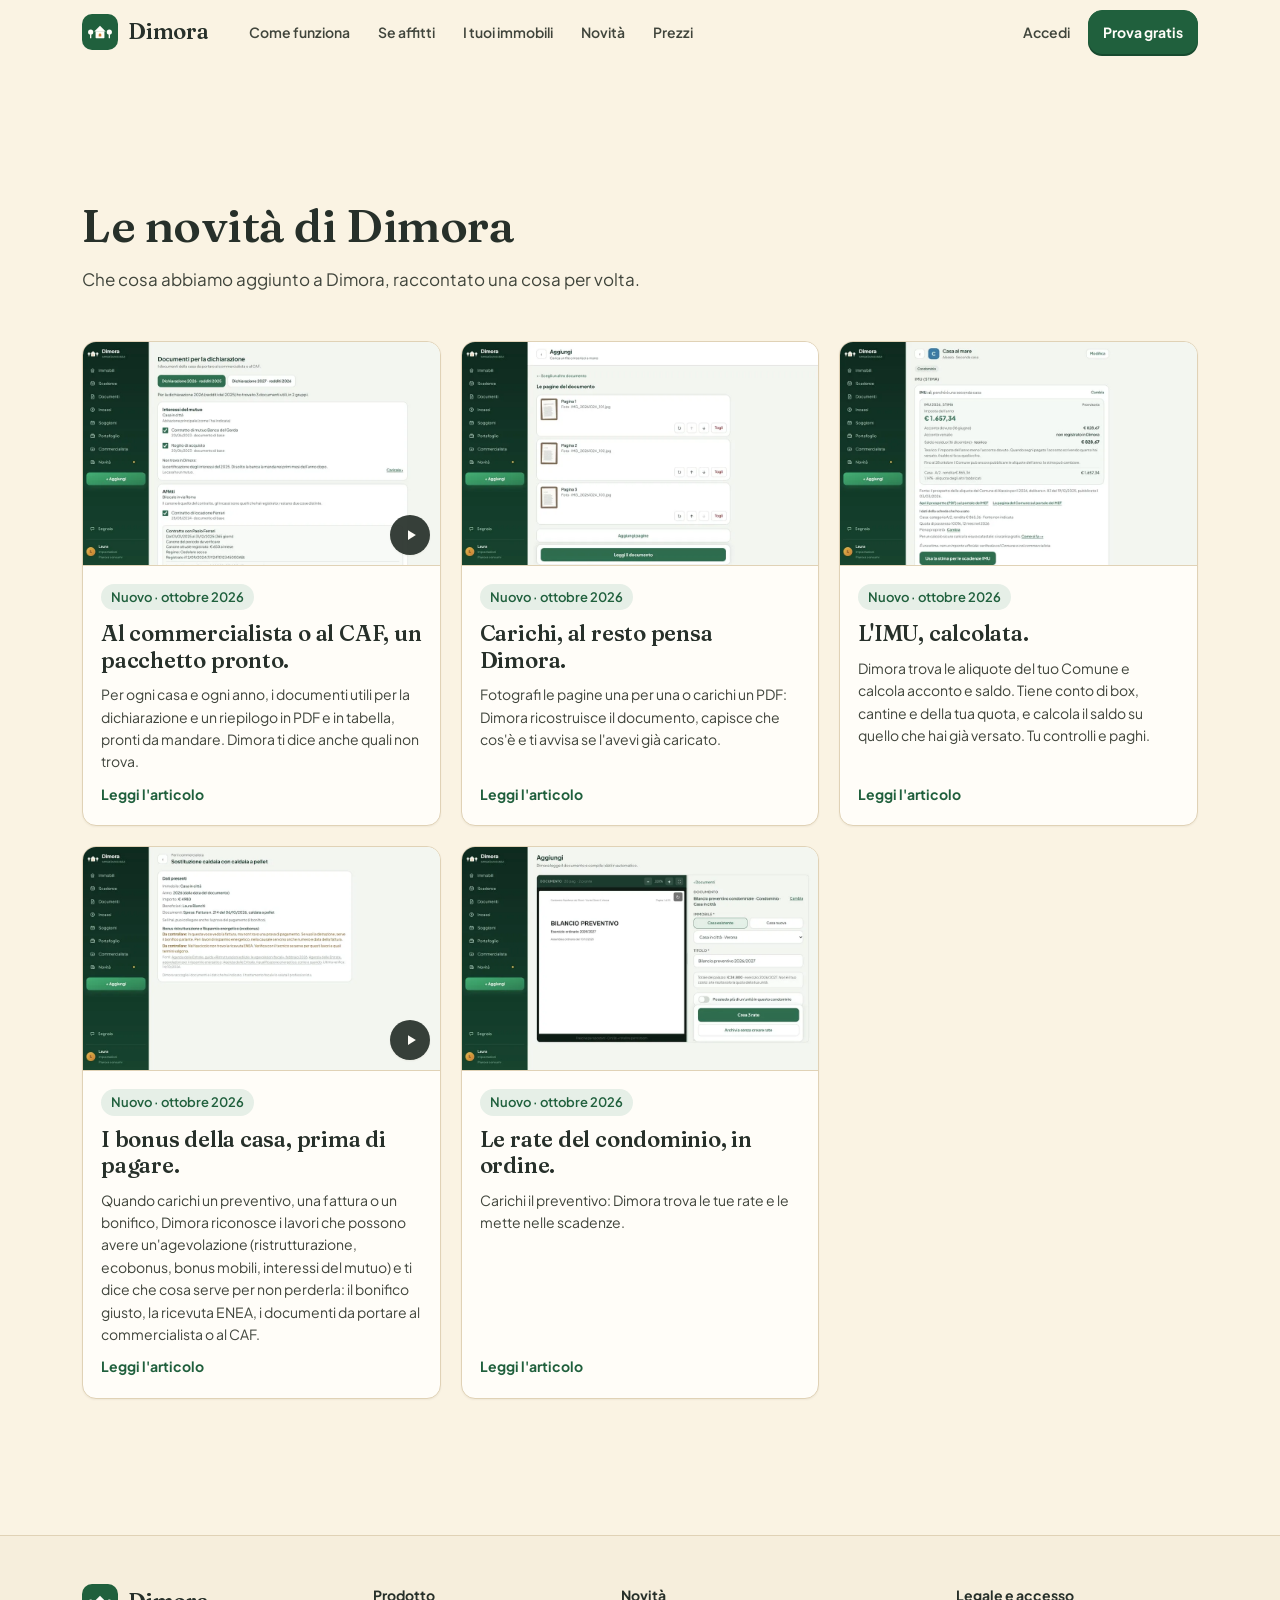
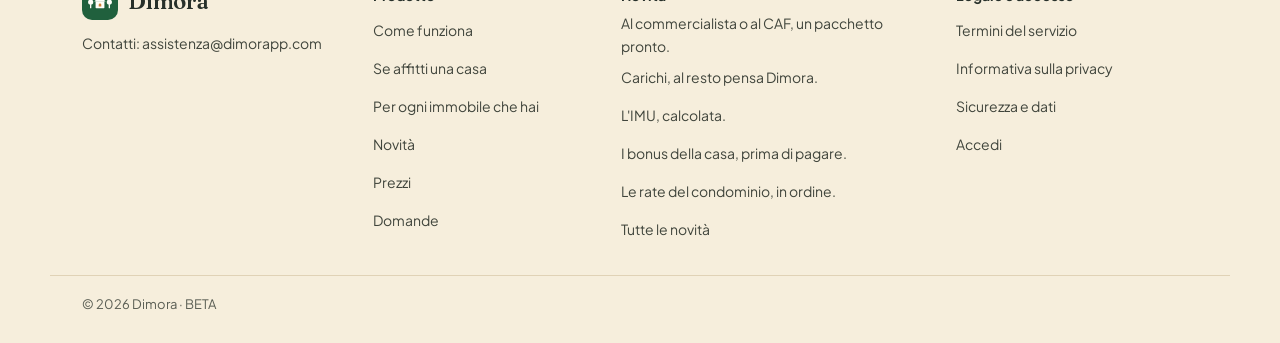
==== novita.html @ f8fbc74e "landing: terzo giro di Vitto (portatile, sequenza, disegni che si riavvolgono, novità, video al tele" ====
<!doctype html>
<html lang="it">
<head>
<meta charset="utf-8">
<meta name="viewport" content="width=device-width, initial-scale=1">
<script>
  window.va = window.va || function () { (window.vaq = window.vaq || []).push(arguments); };
  try { if (!window.matchMedia('(prefers-reduced-motion: reduce)').matches) document.documentElement.classList.add('vivo'); } catch (e) {}
</script>
<title>Le novità di Dimora | Dimora</title>
<meta name="description" content="Le novità di Dimora, una per una: che cosa fa, come si usa, con le fonti.">
<link rel="canonical" href="https://dimorapp.com/novita">
<link rel="icon" type="image/svg+xml" href="/favicon.svg">
<meta name="theme-color" content="#FAF3E3">
<meta property="og:type" content="website">
<meta property="og:site_name" content="Dimora">
<meta property="og:locale" content="it_IT">
<meta property="og:url" content="https://dimorapp.com/novita">
<meta property="og:title" content="Le novità di Dimora">
<meta property="og:description" content="Le novità di Dimora, una per una: che cosa fa, come si usa, con le fonti.">
<meta property="og:image" content="https://dimorapp.com/assets/novita/pacchetto-commercialista.jpg">
<meta property="og:image:width" content="960">
<meta property="og:image:height" content="600">
<meta property="og:image:type" content="image/jpeg">
<meta name="twitter:card" content="summary_large_image">
<meta name="twitter:title" content="Le novità di Dimora">
<meta name="twitter:description" content="Le novità di Dimora, una per una: che cosa fa, come si usa, con le fonti.">
<meta name="twitter:image" content="https://dimorapp.com/assets/novita/pacchetto-commercialista.jpg">
<link rel="preload" href="/assets/fonts/plus-jakarta-sans-latin-wght-normal.woff2" as="font" type="font/woff2" crossorigin>
<link rel="preload" href="/assets/fonts/fraunces-600-latin.woff2" as="font" type="font/woff2" crossorigin>
<link rel="stylesheet" href="/assets/veste.css">
<link rel="stylesheet" href="/assets/landing.css">
<script type="application/ld+json">
{
  "@context": "https://schema.org",
  "@type": "CollectionPage",
  "name": "Le novità di Dimora",
  "description": "Le novità di Dimora, una per una: che cosa fa, come si usa, con le fonti.",
  "url": "https://dimorapp.com/novita",
  "inLanguage": "it",
  "publisher": {
    "@type": "Organization",
    "@id": "https://dimorapp.com/#organizzazione",
    "name": "Dimora"
  },
  "hasPart": [
    {
      "@type": "Article",
      "headline": "Al commercialista o al CAF, un pacchetto pronto.",
      "url": "https://dimorapp.com/novita/pacchetto-commercialista",
      "datePublished": "2026-10-20"
    },
    {
      "@type": "Article",
      "headline": "Carichi, al resto pensa Dimora.",
      "url": "https://dimorapp.com/novita/carichi-al-resto",
      "datePublished": "2026-10-25"
    },
    {
      "@type": "Article",
      "headline": "L'IMU, calcolata.",
      "url": "https://dimorapp.com/novita/imu-calcolata",
      "datePublished": "2026-10-17"
    },
    {
      "@type": "Article",
      "headline": "I bonus della casa, prima di pagare.",
      "url": "https://dimorapp.com/novita/bonus-casa",
      "datePublished": "2026-10-14"
    },
    {
      "@type": "Article",
      "headline": "Le rate del condominio, in ordine.",
      "url": "https://dimorapp.com/novita/rate-condominio",
      "datePublished": "2026-10-23"
    }
  ]
}
</script>
</head>
<body class="pagina-articolo pagina-novita">
<a class="salta" href="#contenuto">Vai al contenuto</a>

<!--TESTATA-->
<header class="testata" data-testata>
  <div class="contenitore testata-riga">
    <a class="marchio" href="/" aria-label="Dimora, torna all'inizio">
      <span class="marchio-segno" aria-hidden="true"><svg viewBox="1 24 98 54" width="26" height="14"><circle cx="14" cy="51" r="10" fill="currentColor"/><rect x="11.5" y="59" width="5" height="16" rx="2" fill="currentColor"/><circle cx="86" cy="51" r="10" fill="currentColor"/><rect x="83.5" y="59" width="5" height="16" rx="2" fill="currentColor"/><polygon points="28,49 50,27 72,49" fill="currentColor"/><rect x="33" y="48" width="34" height="27" rx="2.5" fill="currentColor"/><path d="M45 68 L45 61.5 A5 5 0 0 1 55 61.5 L55 68 Z" fill="#CE7F33"/></svg></span>
      <span class="marchio-nome">Dimora</span>
    </a>
    <nav class="nav-larga" aria-label="Sezioni">
      <a href="/#come">Come funziona</a>
      <a href="/#affitti">Se affitti</a>
      <a href="/#immobili">I tuoi immobili</a>
      <a href="/#novita">Novità</a>
      <a href="/#prezzi">Prezzi</a>
    </nav>
    <div class="testata-azioni">
      <a class="collegamento-testata solo-largo" href="https://app.dimorapp.com/login" data-evento="clic_accedi" data-posizione="intestazione">Accedi</a>
      <a class="btn btn-principale btn-piccolo" href="https://app.dimorapp.com/login" data-evento="clic_inizia_prova" data-posizione="intestazione">Prova gratis</a>
      <details class="menu" data-menu>
        <summary class="menu-bottone" aria-label="Menu"><svg width="20" height="20" viewBox="0 0 24 24" fill="none" stroke="currentColor" stroke-width="2" stroke-linecap="round" aria-hidden="true"><path d="M4 7h16"/><path d="M4 12h16"/><path d="M4 17h16"/></svg></summary>
        <nav class="menu-pannello" aria-label="Sezioni">
          <a href="/#come">Come funziona</a>
          <a href="/#affitti">Se affitti</a>
          <a href="/#immobili">I tuoi immobili</a>
          <a href="/#novita">Novità</a>
          <a href="/#prezzi">Prezzi</a>
          <a href="/#domande">Domande</a>
          <a href="https://app.dimorapp.com/login" data-evento="clic_accedi" data-posizione="menu_telefono">Accedi</a>
        </nav>
      </details>
    </div>
  </div>
</header>
<!--/TESTATA-->

<main id="contenuto">
  <section class="sezione elenco-novita" aria-labelledby="novita-titolo">
    <div class="contenitore">
      <div class="sezione-testa">
        <h1 class="titolo-sezione" id="novita-titolo">Le novità di Dimora</h1>
        <p class="sezione-sotto">Che cosa abbiamo aggiunto a Dimora, raccontato una cosa per volta.</p>
      </div>
      <div class="carte">
        <article class="carta">
          <div class="carta-media" data-video-carta="/assets/novita/pacchetto-commercialista.mp4"><img class="carta-immagine" src="/assets/novita/pacchetto-commercialista.webp" alt="" width="960" height="600" loading="lazy" decoding="async"></div>
          <div class="carta-corpo">
            <span class="etichetta">Nuovo · ottobre 2026</span>
            <h2 class="carta-titolo"><a href="/novita/pacchetto-commercialista">Al commercialista o al CAF, un pacchetto pronto.</a></h2>
            <p>Per ogni casa e ogni anno, i documenti utili per la dichiarazione e un riepilogo in PDF e in tabella, pronti da mandare. Dimora ti dice anche quali non trova.</p>
            <span class="carta-leggi" aria-hidden="true">Leggi l'articolo</span>
          </div>
        </article>
        <article class="carta">
          <div class="carta-media" data-video-carta="/assets/novita/carichi-al-resto.mp4"><img class="carta-immagine" src="/assets/novita/carichi-al-resto.webp" alt="" width="960" height="600" loading="lazy" decoding="async"></div>
          <div class="carta-corpo">
            <span class="etichetta">Nuovo · ottobre 2026</span>
            <h2 class="carta-titolo"><a href="/novita/carichi-al-resto">Carichi, al resto pensa Dimora.</a></h2>
            <p>Fotografi le pagine una per una o carichi un PDF: Dimora ricostruisce il documento, capisce che cos'è e ti avvisa se l'avevi già caricato.</p>
            <span class="carta-leggi" aria-hidden="true">Leggi l'articolo</span>
          </div>
        </article>
        <article class="carta">
          <div class="carta-media" data-video-carta="/assets/novita/imu-calcolata.mp4"><img class="carta-immagine" src="/assets/novita/imu-calcolata.webp" alt="" width="960" height="600" loading="lazy" decoding="async"></div>
          <div class="carta-corpo">
            <span class="etichetta">Nuovo · ottobre 2026</span>
            <h2 class="carta-titolo"><a href="/novita/imu-calcolata">L'IMU, calcolata.</a></h2>
            <p>Dimora trova le aliquote del tuo Comune e calcola acconto e saldo. Tiene conto di box, cantine e della tua quota, e calcola il saldo su quello che hai già versato. Tu controlli e paghi.</p>
            <span class="carta-leggi" aria-hidden="true">Leggi l'articolo</span>
          </div>
        </article>
        <article class="carta">
          <div class="carta-media" data-video-carta="/assets/novita/bonus-casa.mp4"><img class="carta-immagine" src="/assets/novita/bonus-casa.webp" alt="" width="960" height="600" loading="lazy" decoding="async"></div>
          <div class="carta-corpo">
            <span class="etichetta">Nuovo · ottobre 2026</span>
            <h2 class="carta-titolo"><a href="/novita/bonus-casa">I bonus della casa, prima di pagare.</a></h2>
            <p>Quando carichi un preventivo, una fattura o un bonifico, Dimora riconosce i lavori che possono avere un'agevolazione (ristrutturazione, ecobonus, bonus mobili, interessi del mutuo) e ti dice che cosa serve per non perderla: il bonifico giusto, la ricevuta ENEA, i documenti da portare al commercialista o al CAF.</p>
            <span class="carta-leggi" aria-hidden="true">Leggi l'articolo</span>
          </div>
        </article>
        <article class="carta">
          <div class="carta-media" data-video-carta="/assets/novita/rate-condominio.mp4"><img class="carta-immagine" src="/assets/novita/rate-condominio.webp" alt="" width="960" height="600" loading="lazy" decoding="async"></div>
          <div class="carta-corpo">
            <span class="etichetta">Nuovo · ottobre 2026</span>
            <h2 class="carta-titolo"><a href="/novita/rate-condominio">Le rate del condominio, in ordine.</a></h2>
            <p>Carichi il preventivo: Dimora trova le tue rate e le mette nelle scadenze.</p>
            <span class="carta-leggi" aria-hidden="true">Leggi l'articolo</span>
          </div>
        </article>
      </div>
    </div>
  </section>
</main>

<!--PIEDE-->
<footer class="piede">
  <div class="contenitore piede-griglia">
    <div class="piede-marchio">
      <span class="marchio"><span class="marchio-segno" aria-hidden="true"><svg viewBox="1 24 98 54" width="26" height="14"><circle cx="14" cy="51" r="10" fill="currentColor"/><rect x="11.5" y="59" width="5" height="16" rx="2" fill="currentColor"/><circle cx="86" cy="51" r="10" fill="currentColor"/><rect x="83.5" y="59" width="5" height="16" rx="2" fill="currentColor"/><polygon points="28,49 50,27 72,49" fill="currentColor"/><rect x="33" y="48" width="34" height="27" rx="2.5" fill="currentColor"/><path d="M45 68 L45 61.5 A5 5 0 0 1 55 61.5 L55 68 Z" fill="#CE7F33"/></svg></span><span class="marchio-nome">Dimora</span></span>
      <p>Contatti: <a href="mailto:assistenza@dimorapp.com">assistenza@dimorapp.com</a></p>
    </div>
    <nav class="piede-colonna" aria-label="Prodotto"><span class="piede-titolo">Prodotto</span><a href="/#come">Come funziona</a><a href="/#affitti">Se affitti una casa</a><a href="/#immobili">Per ogni immobile che hai</a><a href="/#novita">Novità</a><a href="/#prezzi">Prezzi</a><a href="/#domande">Domande</a></nav>
    <nav class="piede-colonna" aria-label="Novità"><span class="piede-titolo">Novità</span>
<!--PIEDE-NOVITA-->
      <a href="/novita/pacchetto-commercialista">Al commercialista o al CAF, un pacchetto pronto.</a>
      <a href="/novita/carichi-al-resto">Carichi, al resto pensa Dimora.</a>
      <a href="/novita/imu-calcolata">L'IMU, calcolata.</a>
      <a href="/novita/bonus-casa">I bonus della casa, prima di pagare.</a>
      <a href="/novita/rate-condominio">Le rate del condominio, in ordine.</a>
      <a href="/novita">Tutte le novità</a>
<!--/PIEDE-NOVITA-->
    </nav>
    <nav class="piede-colonna" aria-label="Legale e accesso"><span class="piede-titolo">Legale e accesso</span><a href="https://app.dimorapp.com/termini">Termini del servizio</a><a href="https://app.dimorapp.com/privacy">Informativa sulla privacy</a><a href="/#sicurezza">Sicurezza e dati</a><a href="https://app.dimorapp.com/login" data-evento="clic_accedi" data-posizione="pie_di_pagina">Accedi</a></nav>
  </div>
  <div class="contenitore piede-basso"><span>© 2026 Dimora · BETA</span></div>
</footer>
<!--/PIEDE-->

<script src="/assets/landing.js" defer></script>
<script defer src="/_vercel/insights/script.js"></script>
</body>
</html>
---- assets/veste.css ----
/*
  LA VESTE DI DIMORA, PER LA LANDING (25/10/2026).

  Copiata dall'app, repository vittorioceccato/dimora, commit 8a568fa (origin/main, versione 0.9.44):
    · i colori: la colonna NUOVA dei compiti, `[data-veste='nuova']` di app/globals.css, al carattere;
    · le misure: la scala della veste nuova di app/globals.css (`--text-*`, `--radius-veste`) e i pezzi di
      lib/stili.ts che hanno una variante `nuova:` (altezza 44 px, ombra del pulsante e della scheda);
    · i caratteri: Plus Jakarta Sans per tutto, Fraunces 600 per i titoli da 22 px in su (app/layout.tsx),
      serviti dalla landing stessa (assets/fonts). Fraunces mai sugli importi: non ha le cifre in colonna.

  Quando l'app cambia la veste, si riallinea QUESTO file (e la riga qui sopra con il commit nuovo).
  Il resto della landing non scrive colori né misure: usa solo le variabili di qui.
  L'unico blocco che l'app non ha è in fondo, «Le misure della landing»: i titoli grandi dell'apertura e
  delle sezioni, che nell'app non esistono. Stanno qui perché nessuno le scriva altrove.
*/

@font-face {
  font-family: 'Plus Jakarta Sans';
  font-style: normal;
  font-weight: 200 800;
  font-display: swap;
  src: url(fonts/plus-jakarta-sans-latin-wght-normal.woff2) format('woff2');
  unicode-range: U+0000-00FF, U+0131, U+0152-0153, U+02BB-02BC, U+02C6, U+02DA, U+02DC, U+0304, U+0308, U+0329, U+2000-206F, U+20AC, U+2122, U+2191, U+2193, U+2212, U+2215, U+FEFF, U+FFFD;
}
/* Fraunces nel solo peso 600, i due sottoinsiemi dell'app (latin e latin-ext). Senza assi: la morbidezza SOFT
   non c'è, come nell'app. */
@font-face {
  font-family: 'Fraunces';
  font-style: normal;
  font-weight: 600;
  font-display: swap;
  src: url(fonts/fraunces-600-latin.woff2) format('woff2');
  unicode-range: U+0000-00FF, U+0131, U+0152-0153, U+02BB-02BC, U+02C6, U+02DA, U+02DC, U+0304, U+0308, U+0329, U+2000-206F, U+20AC, U+2122, U+2191, U+2193, U+2212, U+2215, U+FEFF, U+FFFD;
}
@font-face {
  font-family: 'Fraunces';
  font-style: normal;
  font-weight: 600;
  font-display: swap;
  src: url(fonts/fraunces-600-latin-ext.woff2) format('woff2');
  unicode-range: U+0100-02BA, U+02BD-02C5, U+02C7-02CC, U+02CE-02D7, U+02DD-02FF, U+0304, U+0308, U+0329, U+1D00-1DBF, U+1E00-1E9F, U+1EF2-1EFF, U+2020, U+20A0-20AB, U+20AD-20C4, U+2113, U+2C60-2C7F, U+A720-A7FF;
}

:root {
  /* ── I compiti dei colori (app/globals.css, [data-veste='nuova']) ── */
  --c-fondo: #FAF3E3;            /* il fondo della pagina */
  --c-scheda: #FFFDF8;           /* schede, campi, fogli */
  --c-fondo-tenue: #F6EEDC;      /* un riquadro neutro dentro una scheda; il fondo dei disegni delle case */
  --c-riga: #E0D2B6;             /* le righe e il bordo delle schede (decorativo) */
  --c-bordo: #E0D2B6;            /* il bordo di un pulsante secondario, di una pillola */
  --c-bordo-campo: #8C8470;      /* il bordo dei controlli: almeno 3 a 1 */
  --c-testo: #27302A;            /* l'inchiostro; anche il tratto dei disegni delle case */
  --c-secondario: #40453C;
  --c-etichetta: #5A5E54;
  --c-principale: #20603D;       /* l'azione principale, i collegamenti d'azione, il bosco */
  --c-principale-ombra: #174A2F; /* lo spessore del pulsante principale */
  --c-su-scuro: #FFFDF8;         /* il testo sul bosco */
  --c-stato-fondo: #E6EFE7;
  --c-stato-testo: #20603D;
  --c-esito-fondo: #E6EFE7;
  --c-ritardo: #8F1818;          /* SOLO ritardo */
  --c-accento: #CE7F33;          /* solo segni e disegni, MAI un testo (la porta delle case) */
  --c-avviso-fondo: #FBE3C4;
  --c-avviso-testo: #6B3D0C;

  /* ── La scala (app/globals.css) ── */
  --m-corpo: 16px;               /* 16 al telefono, 15 dal computer (sotto) */
  --text-piccolo: 14px;
  --text-minimo: 13px;
  --text-sezione: 17px;
  --text-titolo-pagina: 24px;    /* TITOLO_PAGINA, nuova:text-[24px] */
  --radius-veste: 14px;
  --altezza-tocco: 44px;         /* nuova:min-h-11 */

  /* ── Le ombre (lib/stili.ts) ── */
  --ombra-scheda: 0 1px 2px rgb(74 52 16 / 0.06);            /* SCHEDA */
  --ombra-pulsante: 0 2px 0 var(--c-principale-ombra);       /* BOTTONE_PRINCIPALE */

  /* ── I caratteri ── */
  --font-corpo: 'Plus Jakarta Sans', -apple-system, BlinkMacSystemFont, 'Segoe UI', sans-serif;
  --font-titoli: 'Fraunces', Georgia, 'Times New Roman', serif;
  --spaziatura-titoli: -0.01em;  /* @utility font-titoli */

  /* ── Le misure della landing (l'app non le ha: titoli grandi e spazi di pagina) ── */
  --t-apertura: clamp(34px, 7.6vw, 56px);
  --t-sezione-grande: clamp(30px, 6.4vw, 46px);
  --t-storia: clamp(24px, 4.2vw, 30px);
  --spazio-sezione: clamp(72px, 12vw, 136px);
  --margine: 16px;               /* il margine laterale al telefono */
  --larghezza: 1180px;           /* la colonna dal computer */
  /* L'ombra della finestra del racconto e dei pannelli che galleggiano: lo stesso colore dell'ombra della scheda,
     più ampia e più morbida. */
  --ombra-finestra: 0 28px 56px -28px rgb(74 52 16 / 0.32), 0 1px 2px rgb(74 52 16 / 0.06);
}

@media (min-width: 64rem) {
  :root { --m-corpo: 15px; --margine: 32px; }
}
---- assets/landing.css ----
/*
  Dimora, la landing (25/10/2026). Colori, caratteri, raggi e ombre vengono SOLO da assets/veste.css.

  Le animazioni si accendono con la classe «vivo» sull'<html>, che la testa della pagina mette solo se il sistema
  non chiede «meno animazioni». Senza quella classe (e senza script) la pagina è ferma e completa: la casa è già
  disegnata, ogni storia ha la sua immagine, i disegni delle sezioni sono già tracciati. Le parti che hanno bisogno dello script
  (la finestra del racconto, le parole dei titoli) si accendono solo quando lo script le ha preparate.
*/

*, *::before, *::after { box-sizing: border-box; }
html { -webkit-text-size-adjust: 100%; scroll-behavior: smooth; scroll-padding-top: 80px; }
body {
  margin: 0;
  background: var(--c-fondo);
  color: var(--c-testo);
  font-family: var(--font-corpo);
  font-size: var(--m-corpo);
  line-height: 1.6;
  -webkit-font-smoothing: antialiased;
  overflow-x: clip;
}
img, video, svg { display: block; max-width: 100%; }
img, video { height: auto; }
h1, h2, h3, h4, p, ul, ol, figure { margin: 0; }
ul, ol { padding: 0; list-style: none; }
a { color: inherit; }
button { font: inherit; color: inherit; }
:focus-visible { outline: 2px solid var(--c-principale); outline-offset: 3px; border-radius: 6px; }

.contenitore { width: 100%; max-width: var(--larghezza); margin: 0 auto; padding: 0 var(--margine); }
.contenitore-stretto { max-width: calc(780px + 2 * var(--margine)); }

.nascosto { position: absolute; width: 1px; height: 1px; margin: -1px; padding: 0; overflow: hidden; clip: rect(0 0 0 0); white-space: nowrap; border: 0; }
.salta {
  position: absolute; left: var(--margine); top: -60px; z-index: 100;
  background: var(--c-principale); color: var(--c-su-scuro); padding: 10px 16px; border-radius: var(--radius-veste);
  font-weight: 700; text-decoration: none;
}
.salta:focus { top: 10px; }

/* ── Pulsanti (BOTTONE_PRINCIPALE della veste, con le misure della landing) ── */
.btn {
  display: inline-flex; align-items: center; justify-content: center; text-align: center;
  min-height: var(--altezza-tocco); padding: 10px 20px;
  border-radius: var(--radius-veste); border: 1px solid transparent;
  font-weight: 700; font-size: var(--m-corpo); line-height: 1.2; text-decoration: none;
  cursor: pointer; touch-action: manipulation;
  transition: transform .12s ease, box-shadow .12s ease, background-color .2s ease;
}
.btn-principale { background: var(--c-principale); color: var(--c-su-scuro); border-color: var(--c-principale); box-shadow: var(--ombra-pulsante); }
.btn-principale:hover { background: var(--c-principale-ombra); border-color: var(--c-principale-ombra); }
.btn-principale:active { transform: translateY(2px); box-shadow: none; }
.btn-chiaro { background: var(--c-scheda); color: var(--c-principale); border-color: var(--c-scheda); box-shadow: 0 2px 0 var(--c-principale-ombra); }
.btn-chiaro:active { transform: translateY(2px); box-shadow: none; }
.btn-grande { min-height: 52px; padding: 12px 26px; font-size: var(--text-sezione); }
.btn-piccolo { padding: 8px 14px; font-size: var(--text-piccolo); }
.collegamento { color: var(--c-principale); font-weight: 700; text-underline-offset: 3px; }

/* ── La testata ── */
.testata {
  position: sticky; top: 0; z-index: 50;
  background: var(--c-fondo);
  border-bottom: 1px solid transparent;
  transition: border-color .2s ease;
}
.testata[data-sotto] { border-bottom-color: var(--c-riga); }
.testata-riga { display: flex; align-items: center; gap: 16px; height: 64px; }
.marchio { display: inline-flex; align-items: center; gap: 10px; text-decoration: none; color: var(--c-testo); }
.marchio-segno {
  display: inline-grid; place-items: center; width: 36px; height: 36px; border-radius: 10px;
  background: var(--c-principale); color: var(--c-su-scuro);
}
.marchio-nome { font-family: var(--font-titoli); font-weight: 600; font-size: 22px; letter-spacing: var(--spaziatura-titoli); }
.nav-larga { display: none; gap: 4px; margin-left: 12px; }
.nav-larga a, .collegamento-testata {
  display: inline-flex; align-items: center; min-height: var(--altezza-tocco); padding: 0 12px;
  font-size: var(--text-piccolo); font-weight: 600; color: var(--c-secondario); text-decoration: none; border-radius: 10px;
}
.nav-larga a:hover, .collegamento-testata:hover { color: var(--c-principale); }
.testata-azioni { margin-left: auto; display: flex; align-items: center; gap: 6px; }
.solo-largo { display: none; }
.menu { position: relative; }
.menu-bottone {
  list-style: none; display: grid; place-items: center; width: var(--altezza-tocco); height: var(--altezza-tocco);
  border-radius: 12px; cursor: pointer; color: var(--c-testo);
}
.menu-bottone::-webkit-details-marker { display: none; }
.menu[open] .menu-bottone { background: var(--c-fondo-tenue); }
.menu-pannello {
  position: absolute; right: 0; top: calc(100% + 8px); min-width: 220px; padding: 8px;
  background: var(--c-scheda); border: 1px solid var(--c-riga); border-radius: var(--radius-veste); box-shadow: var(--ombra-finestra);
  display: flex; flex-direction: column;
}
.menu-pannello a { display: flex; align-items: center; min-height: var(--altezza-tocco); padding: 0 12px; border-radius: 10px; text-decoration: none; font-weight: 600; }
.menu-pannello a:hover { background: var(--c-fondo-tenue); }
@media (min-width: 1100px) {
  .nav-larga { display: flex; }
  .solo-largo { display: inline-flex; }
  .menu { display: none; }
}

/* ── Titoli ── */
.titolo-sezione {
  font-family: var(--font-titoli); font-weight: 600; letter-spacing: var(--spaziatura-titoli);
  font-size: var(--t-sezione-grande); line-height: 1.1; text-wrap: balance;
}
.su-scuro { color: var(--c-su-scuro); }
.sezione { padding: var(--spazio-sezione) 0; }
/* Le sezioni sotto la prima schermata il browser le impagina quando ci si avvicina: la pagina si apre prima. */
.lettera, .affitti, .immobili, .novita, .telefono-sezione, .prezzi, .sicurezza, #domande, .finale, .piede { content-visibility: auto; contain-intrinsic-size: auto 1000px; }
/* Per un salto a una sezione (il menu, «Tutte le novità») lo script toglie questa scorciatoia: le altezze devono essere
   quelle vere, o il salto arriva nel posto sbagliato (misurato). */
.cv-pieno :is(.lettera, .affitti, .immobili, .novita, .telefono-sezione, .prezzi, .sicurezza, #domande, .finale, .piede) { content-visibility: visible; }
.sezione-testa { max-width: 720px; margin-bottom: clamp(32px, 6vw, 56px); }
.sezione-sotto { margin-top: 14px; font-size: var(--text-sezione); color: var(--c-secondario); max-width: 38em; }
.etichetta {
  display: inline-flex; align-items: center; width: fit-content; padding: 3px 10px; border-radius: 999px;
  background: var(--c-stato-fondo); color: var(--c-stato-testo); font-size: var(--text-minimo); font-weight: 600;
}

/* ── L'apertura: il computer, il telefono, la foto della bolletta e Dimorino ── */
.apertura { padding: 20px 0 clamp(56px, 9vw, 96px); }
.apertura-griglia { display: grid; gap: 36px; }
.occhiello { font-size: var(--text-piccolo); font-weight: 700; letter-spacing: .08em; text-transform: uppercase; color: var(--c-principale); margin-bottom: 14px; }
.titolo-apertura {
  font-family: var(--font-titoli); font-weight: 600; letter-spacing: var(--spaziatura-titoli);
  font-size: var(--t-apertura); line-height: 1.06;
}
.titolo-apertura .riga { display: block; overflow: hidden; padding-bottom: .06em; margin-bottom: -.06em; }
.titolo-apertura .riga > span { display: inline-block; }
.apertura-sotto { margin-top: 18px; font-size: clamp(17px, 2.1vw, 19px); color: var(--c-secondario); max-width: 32em; }
.apertura-azioni { margin-top: 26px; display: flex; flex-wrap: wrap; align-items: center; gap: 12px 18px; }
.apertura-nota { font-size: var(--text-piccolo); color: var(--c-etichetta); }

/* I due schermi: il portatile dietro (schermo e, sotto, la base con la tastiera), davanti a destra il telefono, accanto
   la bolletta di carta che il telefono fotografa. */
.dispositivi { position: relative; padding: 4% 0 12%; }
.portatile { width: 84%; margin: 0 auto 0 6%; transform: translateY(calc(var(--p-apertura, 0) * -16px)); }
.portatile-schermo {
  position: relative; border: 7px solid var(--c-testo); border-bottom-width: 9px; border-radius: 14px 14px 4px 4px; overflow: hidden;
  background: var(--c-fondo); box-shadow: var(--ombra-finestra);
}
.portatile-schermo img { width: 100%; aspect-ratio: 8 / 5; object-fit: cover; object-position: top left; }
.portatile-schermo .schermo-dopo { position: absolute; inset: 0; height: 100%; }
/* La scadenza nuova (la bolletta, la prima riga delle Scadenze): un riquadro ambra che compare un attimo. */
.riga-nuova { position: absolute; left: 20.4%; top: 14%; width: 60%; height: 12%; border: 3px solid var(--c-accento); border-radius: 10px; opacity: 0; }
.portatile-base { display: block; width: 111.11%; height: auto; aspect-ratio: 1000 / 120; margin: -1px 0 0 -5.555%; overflow: visible; }
.tastiera-piano { fill: var(--c-riga); }
.tastiera-cerniera { fill: var(--c-testo); }
.tastiera-tasto { fill: var(--c-fondo-tenue); stroke: var(--c-bordo-campo); stroke-width: .7; }
.tastiera-trackpad { fill: var(--c-fondo-tenue); stroke: var(--c-bordo-campo); stroke-width: 1; }
.tastiera-bordo { fill: var(--c-bordo-campo); }
.telefono {
  position: absolute; right: 0; bottom: 0; width: 27%; padding: 5px; border-radius: 22px; background: var(--c-testo);
  box-shadow: var(--ombra-finestra); transform: translateY(calc(var(--p-apertura, 0) * -40px));
}
.telefono-schermo { position: relative; border-radius: 17px; overflow: hidden; background: var(--c-fondo); }
.telefono-schermo .schermo-campi { width: 100%; aspect-ratio: 390 / 844; object-fit: cover; object-position: top; }
.telefono-isola { position: absolute; top: 9px; left: 50%; width: 26%; height: 7px; margin-left: -13%; border-radius: 4px; background: var(--c-testo); z-index: 3; }
/* La fotocamera: la bolletta inquadrata, il mirino, il pulsante dello scatto. Ferma (senza «vivo») non si vede. */
.fotocamera { position: absolute; inset: 0; z-index: 1; background: var(--c-testo); display: grid; place-items: center; opacity: 0; }
.fotocamera img { width: 84%; height: auto; transform: rotate(-3deg); }
.mirino { position: absolute; inset: 15% 6% 22%; }
.mirino i { position: absolute; width: 18%; aspect-ratio: 1; border: 2px solid var(--c-su-scuro); }
.mirino i:nth-child(1) { left: 0; top: 0; border-right: 0; border-bottom: 0; border-top-left-radius: 6px; }
.mirino i:nth-child(2) { right: 0; top: 0; border-left: 0; border-bottom: 0; border-top-right-radius: 6px; }
.mirino i:nth-child(3) { left: 0; bottom: 0; border-right: 0; border-top: 0; border-bottom-left-radius: 6px; }
.mirino i:nth-child(4) { right: 0; bottom: 0; border-left: 0; border-top: 0; border-bottom-right-radius: 6px; }
.scatto { position: absolute; left: 50%; bottom: 5%; width: 22%; aspect-ratio: 1; margin-left: -11%; border-radius: 50%; background: var(--c-su-scuro); box-shadow: 0 0 0 3px var(--c-testo), 0 0 0 5px var(--c-su-scuro); }
.lampo { position: absolute; inset: 0; z-index: 2; background: var(--c-su-scuro); opacity: 0; pointer-events: none; }
.foto-carta {
  position: absolute; right: 24%; bottom: 3%; width: 19%; padding: 4px; background: var(--c-scheda); border-radius: 6px;
  box-shadow: var(--ombra-finestra); transform: rotate(-7deg) translateY(calc(var(--p-apertura, 0) * -28px));
}
.foto-carta img { border-radius: 3px; width: 100%; }
.dimorino-apertura { position: absolute; right: 22%; top: -2%; width: 17%; height: auto; }
.legame { display: flex; align-items: center; gap: 12px; margin-top: 6px; font-weight: 700; font-size: var(--text-piccolo); line-height: 1.35; }
.bollino { flex: none; display: grid; place-items: center; width: 40px; height: 40px; border-radius: 50%; background: var(--c-accento); color: var(--c-su-scuro); }
.didascalia { margin-top: 14px; display: grid; gap: 4px; font-size: var(--text-piccolo); color: var(--c-secondario); }
.didascalia b { color: var(--c-testo); }
.vantaggi { margin-top: clamp(36px, 6vw, 56px); display: grid; gap: 12px 28px; padding-top: 24px; border-top: 1px solid var(--c-riga); }
.vantaggi li { display: flex; gap: 10px; align-items: flex-start; font-weight: 600; font-size: var(--text-piccolo); }
.vantaggi svg { flex: none; margin-top: 2px; color: var(--c-principale); }
@media (min-width: 40rem) { .vantaggi { grid-template-columns: repeat(2, minmax(0, 1fr)); } }
@media (min-width: 64rem) {
  .apertura { padding-top: 44px; }
  .apertura-griglia { grid-template-columns: minmax(0, .86fr) minmax(0, 1.14fr); align-items: center; gap: 48px; }
  .vantaggi { grid-template-columns: repeat(4, minmax(0, 1fr)); }
}

/* La sequenza d'apertura: il titolo riga per riga, poi il computer, il telefono, la foto, il legame. */
.vivo .titolo-apertura .riga > span { transform: translateY(105%); animation: sale .8s cubic-bezier(.2, .7, .2, 1) forwards; }
.vivo .titolo-apertura .riga:nth-child(2) > span { animation-delay: .12s; }
.vivo .titolo-apertura .riga:nth-child(3) > span { animation-delay: .24s; }
.vivo .occhiello, .vivo .apertura-sotto, .vivo .apertura-azioni, .vivo .legame, .vivo .didascalia, .vivo .vantaggi { opacity: 0; animation: compare .7s ease .45s forwards; }
.vivo .apertura-azioni { animation-delay: .6s; }
.vivo .portatile-schermo, .vivo .portatile-base { opacity: 0; animation: compare .9s cubic-bezier(.2, .7, .2, 1) .3s forwards; }
.vivo .telefono { animation: entra-telefono 1s cubic-bezier(.2, .7, .2, 1) .7s both; }
.vivo .foto-carta img { animation: entra-foto .9s cubic-bezier(.2, .7, .2, 1) .9s both; }
.vivo .dimorino-apertura { animation: arriva .7s cubic-bezier(.2, .7, .2, 1) 1.4s both; }
.vivo .legame { animation-delay: 1.5s; }
.vivo .didascalia { animation-delay: 1.65s; }
.vivo .vantaggi { animation-delay: 1.2s; }
/* La sequenza in tre tempi (11 s, si ripete): 0-26% la fotocamera inquadra la bolletta e il mirino si stringe; 28% il
   lampo dello scatto; 31-35% compaiono i campi compilati; 38-43% nel portatile spunta la scadenza nuova, 44-64% il
   riquadro ambra; fino al 90% tutto fermo (la pausa), poi si torna alla fotocamera. Senza «vivo» resta l'ultimo
   fotogramma: i campi sul telefono, la scadenza nel portatile. */
.vivo [data-sequenza] .fotocamera { animation: seq-fotocamera 11s linear 2s infinite both; }
.vivo [data-sequenza] .mirino { animation: seq-mirino 11s ease-out 2s infinite both; }
.vivo [data-sequenza] .lampo { animation: seq-lampo 11s linear 2s infinite both; }
.vivo [data-sequenza] .schermo-campi { animation: seq-campi 11s linear 2s infinite both; }
.vivo [data-sequenza] .schermo-dopo { animation: seq-dopo 11s linear 2s infinite both; }
.vivo [data-sequenza] .riga-nuova { animation: seq-riga 11s ease-in-out 2s infinite both; }
@keyframes seq-fotocamera { 0%, 30% { opacity: 1; } 34%, 91% { opacity: 0; } 97%, 100% { opacity: 1; } }
@keyframes seq-mirino { 0%, 8% { transform: scale(1.12); } 22%, 100% { transform: scale(1); } }
@keyframes seq-lampo { 0%, 26% { opacity: 0; } 28% { opacity: .95; } 33%, 100% { opacity: 0; } }
@keyframes seq-campi { 0%, 31% { opacity: 0; } 35%, 91% { opacity: 1; } 96%, 100% { opacity: 0; } }
@keyframes seq-dopo { 0%, 38% { opacity: 0; } 43%, 91% { opacity: 1; } 96%, 100% { opacity: 0; } }
@keyframes seq-riga { 0%, 42% { opacity: 0; transform: scale(1.04); } 46% { opacity: 1; transform: scale(1); } 60% { opacity: 1; } 66%, 100% { opacity: 0; } }
@keyframes entra-telefono { from { opacity: 0; translate: 0 36px; } to { opacity: 1; translate: 0 0; } }
@keyframes entra-foto { from { opacity: 0; transform: translateY(-24px) rotate(-8deg); } to { opacity: 1; transform: none; } }
@keyframes arriva { from { opacity: 0; transform: translateY(10px) scale(.94); } to { opacity: 1; transform: none; } }
@keyframes sale { to { transform: none; } }
@keyframes compare { from { opacity: 0; transform: translateY(8px); } to { opacity: 1; transform: none; } }
@keyframes traccia { to { stroke-dashoffset: 0; } }
@keyframes porta { from { fill-opacity: 0; } to { fill-opacity: 1; } }

/* ── I disegni delle sezioni: la casa, l'appartamento, la casa col box. Il tratto si disegna
   scendendo e si cancella risalendo, il tocco ambra per ultimo: landing.js scrive lo spostamento di ogni
   tratto. Senza «vivo» o prima che lo script li prenda (data-segue) sono già disegnati. I
   selettori guardano i figli dello svg e non [pathLength]: Chrome non ricalcolava lo stile su un attributo SVG col
   maiuscolo (misurato). ── */
.testa-disegno { display: grid; gap: 8px 40px; align-items: end; margin-bottom: clamp(32px, 6vw, 56px); }
.testa-disegno .sezione-testa { margin-bottom: 0; }
.disegno-sezione { width: min(220px, 60vw); order: -1; }
.disegno-sezione svg { width: 100%; height: auto; overflow: visible; }
@media (min-width: 48rem) {
  .testa-disegno { grid-template-columns: minmax(0, 1fr) auto; }
  .disegno-sezione { order: 0; width: 240px; }
}
.vivo [data-disegno][data-segue] svg > * { stroke-dasharray: 1; }

/* La testa grande (Come funziona, Se affitti): il titolo e, accanto, il disegno grande in un riquadro, come la casa
   della prima Preview. Sotto il titolo di Come funziona, il numero dei documenti che conta quando arriva. */
.testa-grande { display: grid; gap: 28px 56px; align-items: center; margin-bottom: clamp(40px, 7vw, 72px); }
.testa-grande .titolo-sezione { max-width: 15em; }
.disegno-grande { background: var(--c-fondo-tenue); border-radius: var(--radius-veste); padding: clamp(28px, 7vw, 64px) clamp(16px, 4vw, 32px) clamp(10px, 2vw, 16px); }
.casa-grande { width: 100%; height: auto; overflow: visible; }
@media (max-width: 63.99rem) { .casa-grande { stroke-width: 2; } }
@media (min-width: 64rem) { .testa-grande { grid-template-columns: minmax(0, 1fr) minmax(0, 1.04fr); } }
.numero-documenti { margin-top: 28px; display: grid; gap: 6px; max-width: 30em; }
.numero-grande { font-family: var(--font-titoli); font-weight: 600; letter-spacing: var(--spaziatura-titoli); font-size: clamp(44px, 9vw, 72px); line-height: 1; color: var(--c-principale); }
.numero-cifra { font-variant-numeric: tabular-nums; display: inline-block; }
.numero-frase { font-size: var(--text-sezione); color: var(--c-secondario); }

/* ── Come funziona ── */
.come-griglia { display: grid; gap: 36px 56px; }
.passi { display: grid; gap: 20px; }
.come-nota { margin-top: 24px; font-size: var(--text-piccolo); color: var(--c-secondario); }
.passo { display: flex; gap: 16px; }
.passo-num {
  flex: none; display: grid; place-items: center; width: 36px; height: 36px; border-radius: 50%;
  border: 1px solid var(--c-riga); background: var(--c-scheda); font-weight: 700; font-size: var(--text-piccolo);
  transition: background-color .3s ease, color .3s ease, border-color .3s ease;
}
.passo h3 { font-size: var(--text-sezione); font-weight: 700; line-height: 1.3; margin: 5px 0 4px; }
.passo p { color: var(--c-secondario); }
.passi-piccoli .passo p { color: var(--c-testo); margin-top: 6px; }
.passo[data-attivo] .passo-num { background: var(--c-principale); border-color: var(--c-principale); color: var(--c-su-scuro); }
@media (min-width: 64rem) {
  .come-griglia { grid-template-columns: minmax(0, 1fr) minmax(0, 440px); align-items: center; }
}

/* La scena: il foglio scende nella casa, le scadenze ne escono. Le variabili le scrive lo script mentre si scorre;
   i valori qui sotto sono il disegno fermo (foglio, casa e scadenze tutti visibili). */
.scena {
  --foglio: 0; --casa: 0; --r1: 1; --r2: 1; --r3: 1;
  position: relative; height: 440px; border-radius: var(--radius-veste); background: var(--c-fondo-tenue); overflow: hidden;
}
.scena-foglio {
  position: absolute; left: 50%; top: 22px; width: 132px; height: 158px; padding: 14px 12px;
  background: var(--c-scheda); border: 1px solid var(--c-riga); border-radius: 6px; box-shadow: var(--ombra-scheda);
  display: flex; flex-direction: column; gap: 8px;
  transform-origin: 50% 100%;
  transform: translateX(-50%) translateY(calc(var(--foglio) * 108px)) scale(calc(1 - var(--foglio) * .72)) rotate(calc((1 - var(--foglio)) * -4deg));
  opacity: calc(1 - var(--foglio) * var(--foglio));
}
.foglio-testa { font-size: 11px; font-weight: 700; line-height: 1.25; color: var(--c-testo); }
.foglio-riga { display: block; height: 5px; border-radius: 3px; background: var(--c-riga); }
.foglio-riga.corta { width: 62%; }
.scena-casa {
  position: absolute; left: 50%; top: 168px; width: 104px; height: 104px; margin-left: -52px;
  display: grid; place-items: center; border-radius: 22px; background: var(--c-scheda); box-shadow: var(--ombra-scheda);
  transform: scale(calc(1 + var(--casa) * .07));
}
.scena-casa svg { width: 76px; height: 76px; }
.scena-scadenze {
  position: absolute; left: 16px; right: 16px; bottom: 16px; padding: 12px 12px 6px;
  background: var(--c-scheda); border: 1px solid var(--c-riga); border-radius: var(--radius-veste); box-shadow: var(--ombra-scheda);
}
.scadenze-titolo { display: block; font-size: var(--text-minimo); font-weight: 700; color: var(--c-etichetta); margin-bottom: 4px; }
.scadenza {
  display: grid; grid-template-columns: 48px minmax(0, 1fr) auto; gap: 10px; align-items: center;
  padding: 7px 0; border-top: 1px solid var(--c-riga); font-size: var(--text-minimo);
}
.scadenza:nth-of-type(1) { --r: var(--r1); }
.scadenza:nth-of-type(2) { --r: var(--r2); }
.scadenza:nth-of-type(3) { --r: var(--r3); }
.scadenza { opacity: var(--r); transform: translateY(calc((1 - var(--r)) * -14px)); }
.scadenza-data { font-weight: 700; color: var(--c-principale); }
.scadenza-nome { overflow: hidden; text-overflow: ellipsis; white-space: nowrap; }
.scadenza-importo { font-weight: 700; font-variant-numeric: tabular-nums; }

/* I blocchi dentro le sezioni: un titolo, le funzioni a griglia, le note. */
.titolo-blocco { font-family: var(--font-titoli); font-weight: 600; letter-spacing: var(--spaziatura-titoli); font-size: var(--t-storia); line-height: 1.15; text-wrap: balance; }
.funzioni { margin-top: clamp(48px, 8vw, 88px); }
.griglia-funzioni { margin-top: 28px; display: grid; gap: 16px; }
.funzione { padding: 22px; background: var(--c-scheda); border: 1px solid var(--c-riga); border-radius: var(--radius-veste); box-shadow: var(--ombra-scheda); }
.funzione-icona { display: grid; place-items: center; width: 44px; height: 44px; border-radius: 12px; background: var(--c-stato-fondo); color: var(--c-principale); margin-bottom: 14px; }
.funzione h4 { font-size: var(--text-sezione); font-weight: 700; line-height: 1.3; margin-bottom: 6px; }
.funzione p { color: var(--c-secondario); font-size: var(--text-piccolo); }
@media (min-width: 40rem) { .griglia-funzioni { grid-template-columns: repeat(2, minmax(0, 1fr)); } }
@media (min-width: 64rem) { .griglia-funzioni { grid-template-columns: repeat(3, minmax(0, 1fr)); } }
.nota-sezione { margin-top: 20px; font-size: var(--text-piccolo); color: var(--c-secondario); }
.affitti .titolo-blocco { margin-top: clamp(16px, 3vw, 32px); }
.commercialista {
  margin-top: clamp(48px, 8vw, 88px); padding: clamp(24px, 4vw, 40px); display: grid; gap: 24px 48px;
  background: var(--c-fondo-tenue); border-radius: var(--radius-veste);
}
.commercialista .nota-sezione { margin-top: 0; }
@media (min-width: 64rem) {
  .commercialista { grid-template-columns: minmax(0, 1fr) minmax(0, 1fr); align-items: start; }
  .commercialista .nota-sezione { grid-column: 2; }
}

/* ── Il racconto ── */
.racconto { padding-bottom: calc(var(--spazio-sezione) * .6); }
.racconto-griglia { display: grid; }
.racconto-storie { display: grid; gap: 48px; }
.storia { max-width: 34em; }
.storia-locandina { margin-bottom: 18px; border-radius: var(--radius-veste); overflow: hidden; border: 1px solid var(--c-riga); box-shadow: var(--ombra-scheda); background: var(--c-scheda); }
.storia-titolo { font-family: var(--font-titoli); font-weight: 600; letter-spacing: var(--spaziatura-titoli); font-size: var(--t-storia); line-height: 1.15; margin-bottom: 10px; }
.storia p { color: var(--c-secondario); margin-bottom: 12px; font-size: clamp(16px, 1.6vw, 17px); }
.racconto-schermo { display: none; }

/* La finestra del computer (anche negli articoli). */
.finestra {
  background: var(--c-scheda); border: 1px solid var(--c-riga); border-radius: var(--radius-veste); overflow: hidden;
  box-shadow: var(--ombra-finestra);
}
.finestra-barra { display: flex; align-items: center; gap: 10px; height: 34px; padding: 0 12px; background: var(--c-fondo-tenue); border-bottom: 1px solid var(--c-riga); }
.finestra-punti { display: flex; gap: 6px; }
.finestra-punti i { width: 9px; height: 9px; border-radius: 50%; background: var(--c-riga); }
.finestra-indirizzo { margin: 0 auto; transform: translateX(-24px); padding: 1px 12px; border-radius: 999px; background: var(--c-scheda); font-size: var(--text-minimo); color: var(--c-etichetta); line-height: 1.6; }
.finestra-schermo { position: relative; aspect-ratio: 8 / 5; background: var(--c-fondo); overflow: hidden; }
.finestra-schermo img, .finestra-schermo video { position: absolute; inset: 0; width: 100%; height: 100%; object-fit: cover; object-position: top left; }
.schermo-video { opacity: 0; transition: opacity .4s ease; }
.schermo-video[data-gira] { opacity: 1; }
.slide { position: absolute; inset: 0; opacity: 0; transform: scale(1.02); transition: opacity .5s ease, transform .8s cubic-bezier(.2, .7, .2, 1); }
.slide[data-attiva] { opacity: 1; transform: none; }
.finestra-avanzamento { display: flex; gap: 6px; padding: 10px 12px; border-top: 1px solid var(--c-riga); }
.finestra-avanzamento span { flex: 1; height: 4px; border-radius: 2px; background: var(--c-riga); transition: background-color .3s ease; }
.finestra-avanzamento span[data-attiva] { background: var(--c-principale); }

/* Con lo script (data-pronto): la finestra resta ferma e le storie scorrono accanto (sotto, al telefono). */
.racconto[data-pronto] .storia-locandina { display: none; }
.racconto[data-pronto] .racconto-schermo { display: block; }
/* La storia sullo schermo ha una barra verde a sinistra: il testo delle altre resta pieno, e si legge. */
.racconto[data-pronto] .storia { position: relative; min-height: 62vh; display: flex; flex-direction: column; justify-content: center; padding-left: 20px; }
.racconto[data-pronto] .storia::before {
  content: ''; position: absolute; left: 0; top: 50%; width: 3px; height: 0; border-radius: 2px; background: var(--c-principale);
  transform: translateY(-50%); transition: height .5s cubic-bezier(.2, .7, .2, 1);
}
.racconto[data-pronto] .storia[data-attiva]::before { height: 9em; }
.racconto[data-pronto] .racconto-storie { gap: 0; }
.racconto { overflow-x: clip; }
.racconto[data-pronto] .finestra {
  transform-origin: 50% 0;
  transform: translateY(calc((1 - var(--entrata, 1)) * 28px)) scale(calc(.95 + var(--entrata, 1) * .05));
}
@media (min-width: 64rem) {
  .racconto[data-pronto] .finestra {
    transform: perspective(1400px) rotateX(calc((1 - var(--entrata, 1)) * 12deg)) translateY(calc((1 - var(--entrata, 1)) * 36px)) scale(calc(.95 + var(--entrata, 1) * .05));
  }
}
@media (max-width: 63.99rem) {
  .racconto[data-pronto] .racconto-schermo {
    order: -1; position: sticky; top: 64px; z-index: 5;
    margin: 0 calc(-1 * var(--margine)); padding: 8px var(--margine) 14px;
    background: var(--c-fondo);
  }
  .racconto[data-pronto] .finestra-barra { height: 26px; }
  .racconto[data-pronto] .finestra-avanzamento { padding: 8px 10px; }
  .racconto[data-pronto] .storia { min-height: 48vh; }
  /* Al telefono la finestra prende quasi tutta la larghezza: i video hanno l'inquadratura che zooma, e non si tagliano. */
  .racconto[data-pronto] .racconto-schermo { padding-left: 6px; padding-right: 6px; }
  /* Al tablet la finestra non prende più del 40% dell'altezza: sotto deve restare la storia da leggere. */
  .racconto[data-pronto] .finestra { max-width: calc((100vh - 64px) * .4 * 1.6); margin: 0 auto; }
}
@media (min-width: 64rem) {
  .racconto[data-pronto] .racconto-griglia { grid-template-columns: minmax(0, .82fr) minmax(0, 1.18fr); gap: 64px; align-items: start; }
  .racconto[data-pronto] .racconto-schermo { position: sticky; top: clamp(84px, calc(50vh - 250px), 200px); }
  .racconto[data-pronto] .storia { min-height: 78vh; }
}

/* ── Le carte delle novità ── */
.carte { display: grid; grid-template-columns: repeat(auto-fill, minmax(min(100%, 300px), 1fr)); gap: 20px; }
.carta {
  position: relative; display: flex; flex-direction: column;
  background: var(--c-scheda); border: 1px solid var(--c-riga); border-radius: var(--radius-veste); overflow: hidden; box-shadow: var(--ombra-scheda);
}
.carta-immagine { aspect-ratio: 8 / 5; width: 100%; object-fit: cover; object-position: top left; border-bottom: 1px solid var(--c-riga); }
.carta-corpo { display: flex; flex-direction: column; gap: 10px; padding: 18px 18px 20px; flex: 1; }
.carta-titolo { font-family: var(--font-titoli); font-weight: 600; letter-spacing: var(--spaziatura-titoli); font-size: 22px; line-height: 1.2; }
.carta-titolo a { text-decoration: none; }
.carta-titolo a::after { content: ''; position: absolute; inset: 0; }
.carta:hover .carta-titolo a { text-decoration: underline; text-underline-offset: 3px; }
.carta-titolo a:focus-visible { outline: none; }
.carta:has(a:focus-visible) { outline: 2px solid var(--c-principale); outline-offset: 3px; }
.carta p { color: var(--c-secondario); font-size: var(--text-piccolo); }
/* Le novità (terzo giro di Vitto, 25/10): un blocco corto. Al telefono uno sotto l'altro, dal computer «Dimora cresce
   con te» a sinistra e «In arrivo» a destra. La pagina /novita elenca tutte le novità in carte. */
.novita-blocco { display: grid; gap: clamp(36px, 6vw, 56px); align-items: start; }
.cresce { display: grid; gap: 14px; justify-items: start; }
.cresce .titolo-sezione { max-width: 12em; }
.cresce .sezione-sotto { max-width: 30em; }
.cresce-firma { font-weight: 700; }
@media (min-width: 64rem) { .novita-blocco { grid-template-columns: minmax(0, 1fr) minmax(0, 1fr); gap: 72px; } }
.elenco-novita .sezione-testa { margin-bottom: clamp(28px, 5vw, 48px); }
.carta-leggi { margin-top: auto; font-weight: 700; font-size: var(--text-piccolo); color: var(--c-principale); }

/* Il dato vero sotto una storia, con la fonte piccola. */
.storia-dato { display: grid; gap: 4px; margin: 4px 0 14px; padding: 12px 16px; border-left: 3px solid var(--c-accento); background: var(--c-scheda); border-radius: 0 10px 10px 0; }
.storia .storia-dato { color: var(--c-testo); }
.storia-dato-testo { font-weight: 700; font-size: var(--text-sezione); line-height: 1.35; }
.storia-dato-fonte { font-size: var(--text-minimo); color: var(--c-etichetta); }
.storia-dato-fonte a { color: var(--c-etichetta); text-underline-offset: 2px; }

/* Il racconto con una storia sola (Come funziona): la finestra accanto al testo, senza scorrimento fermo. */
.racconto-singolo { margin-top: clamp(48px, 8vw, 88px); padding-bottom: 0; }
.racconto-singolo[data-pronto] .storia { min-height: 0; }
.racconto-singolo[data-pronto] .racconto-schermo { position: static; margin: 0 0 20px; padding: 0; }
.racconto-singolo .finestra-avanzamento { display: none; }
@media (min-width: 64rem) {
  .racconto-singolo[data-pronto] .racconto-griglia { align-items: center; }
  .racconto-singolo[data-pronto] .racconto-schermo { margin: 0; }
}

/* ── Le novità ── */
.titolo-mese { font-size: var(--text-sezione); font-weight: 700; color: var(--c-etichetta); margin-bottom: 16px; }
.carta-media { position: relative; border-bottom: 1px solid var(--c-riga); }
.carta-media .carta-immagine { border-bottom: 0; }
.carta-media video { position: absolute; inset: 0; width: 100%; height: 100%; object-fit: cover; object-position: top left; opacity: 0; transition: opacity .4s ease; }
.carta-media video[data-gira] { opacity: 1; }
.in-arrivo { padding-top: 6px; }
.in-arrivo-elenco { display: grid; gap: 12px; }
.in-arrivo-elenco li { display: grid; gap: 4px; padding: 18px 20px; border: 1px dashed var(--c-bordo-campo); border-radius: var(--radius-veste); }
.in-arrivo-titolo { font-weight: 700; }
.in-arrivo-testo { color: var(--c-secondario); font-size: var(--text-piccolo); }
@media (min-width: 48rem) and (max-width: 63.99rem) { .in-arrivo-elenco { grid-template-columns: repeat(2, minmax(0, 1fr)); } }
.in-arrivo .titolo-blocco { margin-bottom: 18px; }

/* ── Il telefono e gli store ── */
.telefono-sezione { padding-bottom: var(--spazio-sezione); }
.riquadro-telefono { display: grid; gap: 18px 28px; align-items: center; padding: clamp(24px, 4vw, 36px); background: var(--c-scheda); border: 1px solid var(--c-riga); border-radius: var(--radius-veste); box-shadow: var(--ombra-scheda); }
.riquadro-telefono-icona { display: grid; place-items: center; width: 64px; height: 64px; border-radius: 18px; background: var(--c-stato-fondo); color: var(--c-principale); }
.riquadro-telefono-testi p { margin-top: 8px; color: var(--c-secondario); max-width: 40em; }
.negozi { display: flex; flex-wrap: wrap; gap: 10px; }
.negozi span { display: inline-flex; align-items: center; min-height: var(--altezza-tocco); padding: 0 16px; border-radius: 12px; border: 1px solid var(--c-riga); background: var(--c-fondo-tenue); font-weight: 600; font-size: var(--text-piccolo); color: var(--c-secondario); }
@media (min-width: 56rem) { .riquadro-telefono { grid-template-columns: auto minmax(0, 1fr) auto; } .negozi { flex-direction: column; } }


/* ── La lettera ── */
.lettera { background: var(--c-fondo-tenue); }
.lettera-griglia { display: grid; gap: 40px; align-items: center; }
.lettera-foto { background: var(--c-scheda); padding: 10px 10px 14px; border-radius: 8px; box-shadow: var(--ombra-finestra); transform: rotate(-1.2deg); max-width: 520px; }
.lettera-foto img { border-radius: 4px; width: 100%; }
.lettera-foto figcaption { margin-top: 10px; font-size: var(--text-minimo); color: var(--c-etichetta); }
.lettera-testo { display: grid; gap: 16px; max-width: 36em; color: var(--c-secondario); }
.lettera-domanda { font-family: var(--font-titoli); font-weight: 600; letter-spacing: var(--spaziatura-titoli); font-size: var(--t-storia); line-height: 1.2; color: var(--c-testo); }
.firma { display: flex; align-items: center; gap: 12px; margin-top: 8px; color: var(--c-testo); }
.firma-iniziale { display: grid; place-items: center; width: 40px; height: 40px; border-radius: 50%; background: var(--c-principale); color: var(--c-su-scuro); font-family: var(--font-titoli); font-weight: 600; font-size: 20px; }
.firma-nome { font-weight: 700; }
.firma-ruolo { color: var(--c-etichetta); font-size: var(--text-piccolo); }
@media (min-width: 64rem) { .lettera-griglia { grid-template-columns: minmax(0, .9fr) minmax(0, 1fr); gap: 72px; } }

/* ── Prezzi ── */
.prova {
  display: flex; flex-wrap: wrap; align-items: center; justify-content: space-between; gap: 18px 32px;
  padding: 22px 24px; border-radius: var(--radius-veste); background: var(--c-esito-fondo); margin-bottom: 48px;
}
.prova-titolo { font-size: var(--text-sezione); font-weight: 700; margin-bottom: 4px; }
.prova-desc { color: var(--c-secondario); max-width: 40em; }
.piani-testa h3 { font-family: var(--font-titoli); font-weight: 600; font-size: var(--text-titolo-pagina); letter-spacing: var(--spaziatura-titoli); }
.piani-testa p { color: var(--c-secondario); margin-top: 4px; }
.interruttore { display: none; margin: 20px 0; padding: 4px; gap: 4px; width: fit-content; border-radius: 999px; background: var(--c-fondo-tenue); border: 1px solid var(--c-riga); }
[data-periodo] .interruttore { display: flex; flex-wrap: wrap; }
.interruttore-voce { min-height: var(--altezza-tocco); padding: 0 16px; border: 0; border-radius: 999px; background: transparent; font-weight: 600; font-size: var(--text-piccolo); cursor: pointer; }
.interruttore-voce[aria-pressed='true'] { background: var(--c-scheda); color: var(--c-principale); box-shadow: var(--ombra-scheda); }
.interruttore-nota { font-weight: 500; color: var(--c-etichetta); }
.piani { display: grid; gap: 20px; margin-top: 20px; }
.piano { display: flex; flex-direction: column; gap: 12px; padding: 24px; background: var(--c-scheda); border: 1px solid var(--c-riga); border-radius: var(--radius-veste); box-shadow: var(--ombra-scheda); }
.piano-nome { font-size: var(--text-sezione); font-weight: 700; display: flex; flex-wrap: wrap; align-items: center; gap: 8px; }
.piano-richiesta { font-size: var(--text-minimo); font-weight: 600; padding: 2px 10px; border-radius: 999px; background: var(--c-avviso-fondo); color: var(--c-avviso-testo); }
.piano-prezzo { display: flex; align-items: baseline; flex-wrap: wrap; gap: 4px 8px; }
.piano-cifra { font-size: 34px; font-weight: 800; letter-spacing: -0.02em; font-variant-numeric: tabular-nums; }
.piano-periodo { color: var(--c-etichetta); font-size: var(--text-piccolo); }
.piano-prezzo-mese { display: none; }
.piano-mese { font-size: var(--text-piccolo); color: var(--c-secondario); }
[data-periodo='mese'] .piano-prezzo-anno, [data-periodo='mese'] .piano-mese, [data-periodo='mese'] .piano-regalo { display: none; }
[data-periodo='mese'] .piano-prezzo-mese { display: flex; }
.piano-dotazione { display: grid; gap: 6px; padding: 12px 0; border-top: 1px solid var(--c-riga); border-bottom: 1px solid var(--c-riga); font-weight: 600; font-size: var(--text-piccolo); }
.piano-desc { color: var(--c-secondario); font-size: var(--text-piccolo); }
.piano-regalo { font-size: var(--text-minimo); color: var(--c-avviso-testo); background: var(--c-avviso-fondo); padding: 8px 12px; border-radius: 10px; }
.piani-note { margin-top: 24px; display: grid; gap: 6px; font-size: var(--text-piccolo); color: var(--c-secondario); }
@media (min-width: 56rem) { .piani { grid-template-columns: repeat(3, minmax(0, 1fr)); } }

/* ── Sicurezza ── */
.sicurezza { background: var(--c-fondo-tenue); }
.sicurezza-elenco { display: grid; gap: 28px; }
.sicura h3 { font-size: var(--text-sezione); font-weight: 700; margin: 12px 0 6px; }
.sicura p { color: var(--c-secondario); }
.sicura-icona { color: var(--c-principale); }
.sicurezza-nota { margin-top: 32px; font-size: var(--text-piccolo); color: var(--c-secondario); }
.sicurezza-nota a { color: var(--c-principale); font-weight: 600; }
@media (min-width: 48rem) { .sicurezza-elenco { grid-template-columns: repeat(3, minmax(0, 1fr)); } }

/* ── Domande ── */
.domande { display: grid; gap: 10px; }
.domanda { background: var(--c-scheda); border: 1px solid var(--c-riga); border-radius: var(--radius-veste); }
.domanda summary { list-style: none; display: flex; align-items: center; justify-content: space-between; gap: 16px; min-height: 56px; padding: 12px 18px; cursor: pointer; }
.domanda summary::-webkit-details-marker { display: none; }
.domanda summary h3 { font-size: var(--m-corpo); font-weight: 700; line-height: 1.35; }
.domanda-segno { position: relative; flex: none; width: 14px; height: 14px; }
.domanda-segno::before, .domanda-segno::after { content: ''; position: absolute; left: 0; top: 6px; width: 14px; height: 2px; border-radius: 1px; background: var(--c-principale); transition: transform .2s ease; }
.domanda-segno::after { transform: rotate(90deg); }
.domanda[open] .domanda-segno::after { transform: rotate(0); }
.domanda p { padding: 0 18px 16px; color: var(--c-secondario); }
.domanda p a { color: var(--c-principale); font-weight: 600; }

/* ── La chiusura ── */
.finale { padding: 0 0 var(--spazio-sezione); }
.finale-riquadro {
  display: grid; gap: 24px; align-items: center; justify-items: start;
  padding: clamp(28px, 5vw, 56px); border-radius: var(--radius-veste); background: var(--c-principale); color: var(--c-su-scuro);
}
.finale-dimorino { width: clamp(120px, 26vw, 220px); height: auto; }
.finale-testo { display: grid; gap: 16px; justify-items: start; max-width: 36em; }
@media (min-width: 48rem) { .finale-riquadro { grid-template-columns: auto minmax(0, 1fr); gap: 40px; } }

/* ── Il piè di pagina ── */
.piede { background: var(--c-fondo-tenue); border-top: 1px solid var(--c-riga); padding: 48px 0 28px; font-size: var(--text-piccolo); }
.piede-griglia { display: grid; gap: 28px; }
.piede-marchio p { margin-top: 12px; color: var(--c-secondario); }
.piede-marchio a, .piede-colonna a { color: var(--c-secondario); text-decoration: none; }
.piede-marchio a:hover, .piede-colonna a:hover { color: var(--c-principale); text-decoration: underline; }
.piede-colonna { display: flex; flex-direction: column; gap: 2px; }
.piede-colonna a { display: inline-flex; align-items: center; min-height: 36px; }
.piede-titolo { font-weight: 700; color: var(--c-testo); margin-bottom: 4px; }
.piede-basso { margin-top: 28px; padding-top: 18px; border-top: 1px solid var(--c-riga); color: var(--c-etichetta); font-size: var(--text-minimo); }
@media (min-width: 56rem) { .piede-griglia { grid-template-columns: 1.2fr 1fr 1.4fr 1.1fr; } }

/* ── L'articolo ── */
.articolo { padding: 28px 0 var(--spazio-sezione); }
.contenitore-articolo { max-width: calc(720px + 2 * var(--margine)); }
.contenitore-video { max-width: calc(960px + 2 * var(--margine)); margin-top: 32px; margin-bottom: 40px; }
.indietro { display: flex; width: fit-content; align-items: center; gap: 6px; min-height: var(--altezza-tocco); margin-bottom: 12px; font-weight: 600; font-size: var(--text-piccolo); color: var(--c-principale); text-decoration: none; }
.indietro:hover { text-decoration: underline; }
.articolo-titolo { margin-top: 14px; font-family: var(--font-titoli); font-weight: 600; letter-spacing: var(--spaziatura-titoli); font-size: var(--t-sezione-grande); line-height: 1.1; text-wrap: balance; }
.articolo-sotto { margin-top: 14px; font-size: clamp(18px, 2.4vw, 21px); color: var(--c-secondario); }
.articolo-corpo h2 { margin: 40px 0 12px; font-family: var(--font-titoli); font-weight: 600; letter-spacing: var(--spaziatura-titoli); font-size: var(--text-titolo-pagina); line-height: 1.2; }
.articolo-corpo > p { margin-bottom: 14px; font-size: 17px; line-height: 1.7; color: var(--c-secondario); }
.articolo-passi { counter-reset: passo; display: grid; gap: 14px; }
.articolo-passi li { counter-increment: passo; position: relative; padding-left: 48px; font-size: 17px; line-height: 1.65; color: var(--c-secondario); }
.articolo-passi li::before {
  content: counter(passo); position: absolute; left: 0; top: 0; display: grid; place-items: center; width: 32px; height: 32px; border-radius: 50%;
  background: var(--c-principale); color: var(--c-su-scuro); font-weight: 700; font-size: var(--text-piccolo);
}
.articolo-azione { margin: 40px 0 28px; padding: 24px; border-radius: var(--radius-veste); background: var(--c-esito-fondo); display: flex; flex-wrap: wrap; align-items: center; gap: 12px 20px; }
.articolo-firma { font-weight: 700; color: var(--c-testo); }
.articolo-fonti { margin-top: 28px; padding-top: 20px; border-top: 1px solid var(--c-riga); }
.articolo-fonti h2 { margin: 0 0 10px; font-family: var(--font-corpo); font-size: var(--text-piccolo); font-weight: 700; letter-spacing: 0; }
.articolo-fonti ul { display: grid; gap: 8px; font-size: var(--text-minimo); color: var(--c-etichetta); }
.articolo-fonti a { color: var(--c-principale); font-weight: 600; overflow-wrap: anywhere; }
.altre-novita { background: var(--c-fondo-tenue); }
.altre-novita .titolo-sezione { margin-bottom: 32px; }

/* ── Le parole dei titoli, una alla volta (solo con lo script, che le prepara) ── */
.vivo .parola { display: inline-block; opacity: 0; transform: translateY(.4em); }
.vivo [data-visto] .parola { opacity: 1; transform: none; transition: opacity .5s ease, transform .7s cubic-bezier(.2, .7, .2, 1); transition-delay: calc(var(--k) * 55ms); }

/* «Meno animazioni»: niente si muove. La classe «vivo» non c'è già; questo è la rete se il sistema cambia idea dopo. */
@media (prefers-reduced-motion: reduce) {
  html { scroll-behavior: auto; }
  *, *::before, *::after { animation: none !important; transition: none !important; }
  .portatile, .telefono, .foto-carta, .racconto[data-pronto] .finestra { transform: none !important; }
  .foto-carta { rotate: -7deg; }
  .parola { opacity: 1 !important; transform: none !important; }
}

/* Il pulsante «▶» sull'immagine di un video che il telefono non ha fatto partire (risparmio energetico o dati). */
.video-avvia {
  position: absolute; right: 10px; bottom: 10px; z-index: 2; width: 40px; height: 40px; border-radius: 50%; border: 0;
  display: grid; place-items: center; padding: 0 0 0 2px; cursor: pointer;
  background: var(--c-testo); color: var(--c-su-scuro); box-shadow: var(--ombra-scheda); opacity: .92;
}
.video-avvia:hover { opacity: 1; }
.video-avvia[hidden] { display: none; }
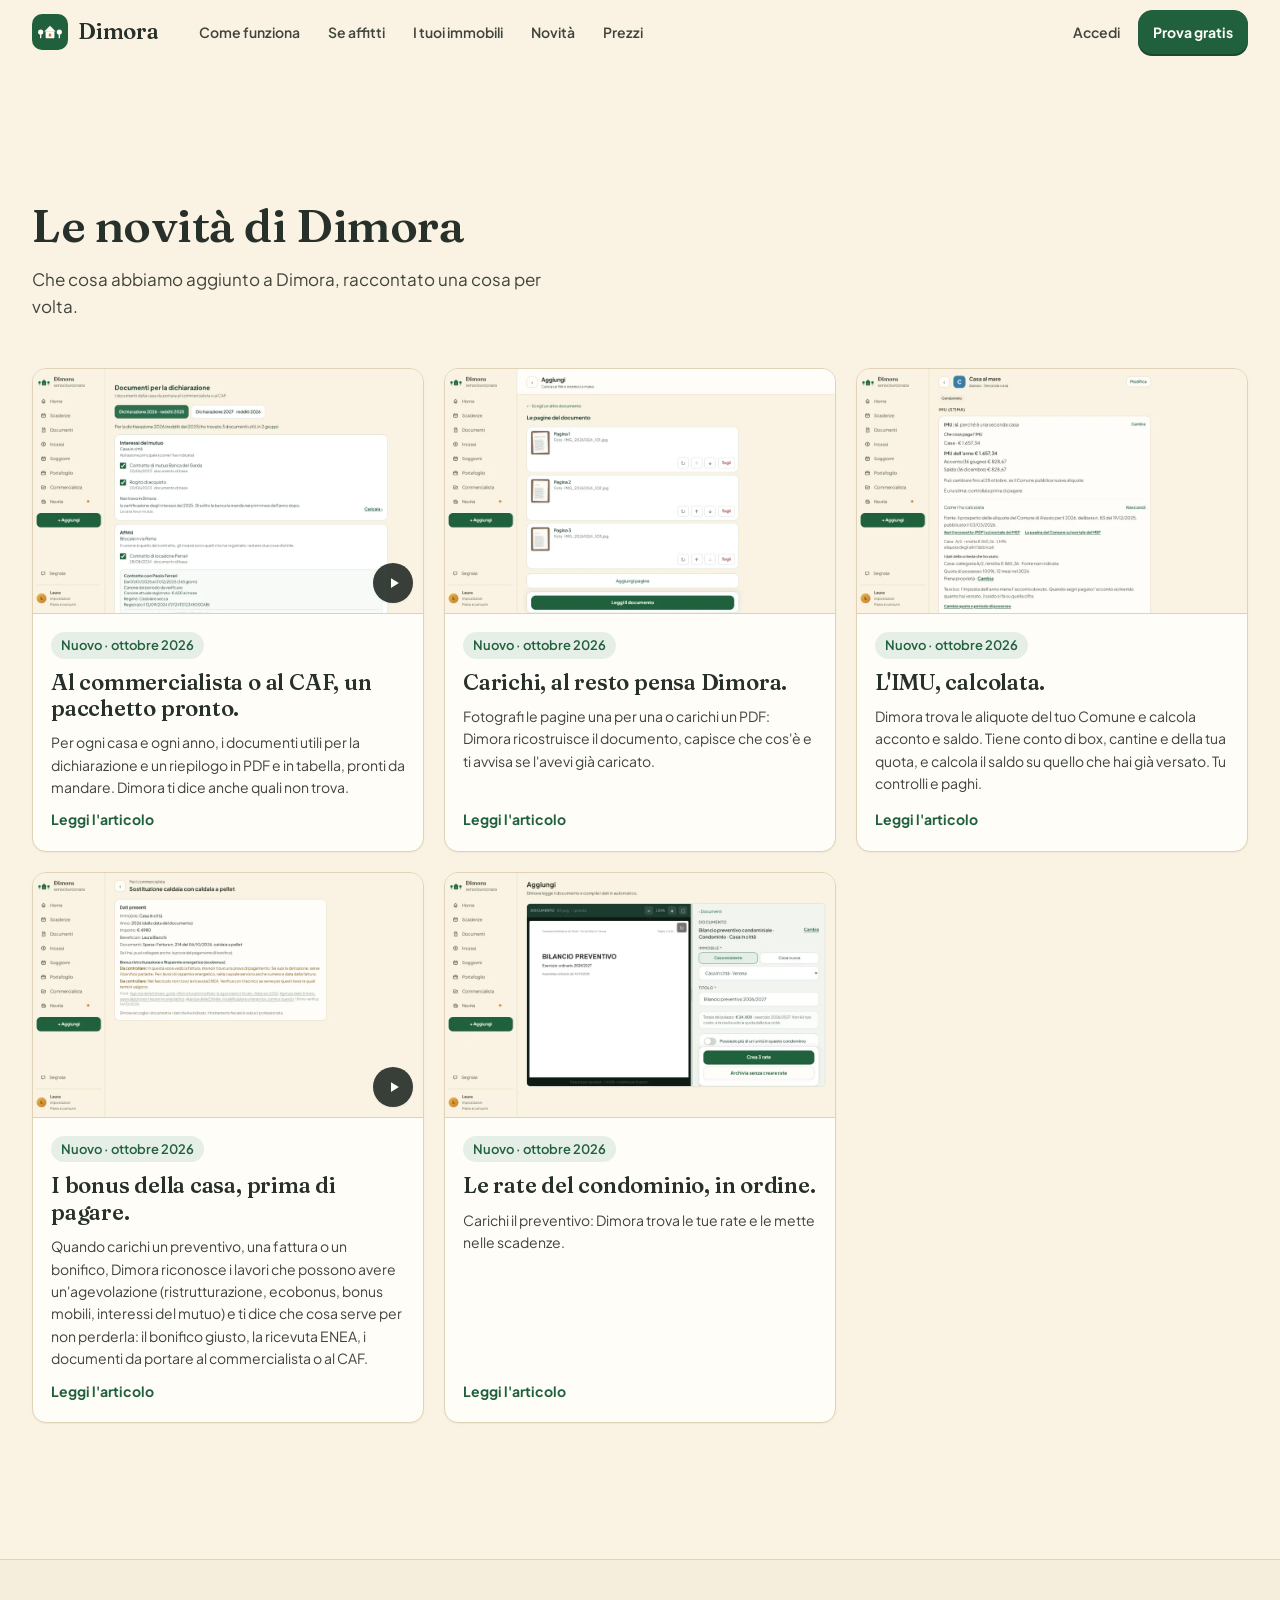
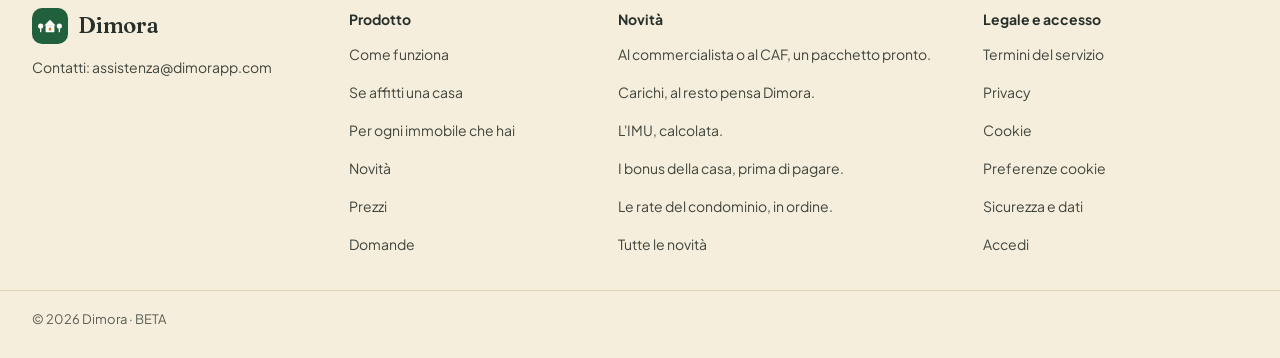
==== commit 2dac3d24: "landing: banner dei cookie di iubenda, tag di Google dopo il consenso, Privacy, Cookie e Preferenze " ====
--- a/novita.html
+++ b/novita.html
@@ -3,6 +3,12 @@
 <head>
 <meta charset="utf-8">
 <meta name="viewport" content="width=device-width, initial-scale=1">
+<script>
+  window.dataLayer = window.dataLayer || [];
+  function gtag() { dataLayer.push(arguments); }
+  gtag('consent', 'default', { ad_storage: 'denied', ad_user_data: 'denied', ad_personalization: 'denied', analytics_storage: 'denied' });
+</script>
+<script type="text/javascript" src="https://embeds.iubenda.com/widgets/174daf15-ffb6-44a7-95b9-717a8e59ce4f.js"></script>
 <script>
   window.va = window.va || function () { (window.vaq = window.vaq || []).push(arguments); };
   try { if (!window.matchMedia('(prefers-reduced-motion: reduce)').matches) document.documentElement.classList.add('vivo'); } catch (e) {}
@@ -191,7 +197,7 @@
       <a href="/novita">Tutte le novità</a>
 <!--/PIEDE-NOVITA-->
     </nav>
-    <nav class="piede-colonna" aria-label="Legale e accesso"><span class="piede-titolo">Legale e accesso</span><a href="https://app.dimorapp.com/termini">Termini del servizio</a><a href="https://app.dimorapp.com/privacy">Informativa sulla privacy</a><a href="/#sicurezza">Sicurezza e dati</a><a href="https://app.dimorapp.com/login" data-evento="clic_accedi" data-posizione="pie_di_pagina">Accedi</a></nav>
+    <nav class="piede-colonna" aria-label="Legale e accesso"><span class="piede-titolo">Legale e accesso</span><a href="https://app.dimorapp.com/termini">Termini del servizio</a><a href="https://www.iubenda.com/privacy-policy/83662325" target="_blank" rel="noopener noreferrer">Privacy</a><a href="https://www.iubenda.com/privacy-policy/83662325/cookie-policy" target="_blank" rel="noopener noreferrer">Cookie</a><a href="https://www.iubenda.com/privacy-policy/83662325/cookie-policy" data-preferenze-cookie>Preferenze cookie</a><a href="/#sicurezza">Sicurezza e dati</a><a href="https://app.dimorapp.com/login" data-evento="clic_accedi" data-posizione="pie_di_pagina">Accedi</a></nav>
   </div>
   <div class="contenitore piede-basso"><span>© 2026 Dimora · BETA</span></div>
 </footer>
--- a/assets/veste.css
+++ b/assets/veste.css
@@ -63,6 +63,14 @@
   --c-avviso-fondo: #FBE3C4;
   --c-avviso-testo: #6B3D0C;
 
+  /* Il portatile dell'apertura (settimo giro, 28/10): alluminio grigio, come un portatile vero, non del colore della
+     carta. Solo il disegno del portatile li usa. */
+  --c-alluminio: #C9CBCF;        /* la scocca e la base */
+  --c-alluminio-ombra: #A7AAB0;  /* la cerniera, il bordo davanti, i contorni */
+  --c-alluminio-tasto: #8F9298;  /* i tasti, più scuri della base */
+  --c-alluminio-chiaro: #D6D8DC; /* il trackpad */
+  --c-cornice-schermo: #1E2023;  /* il bordo dello schermo */
+
   /* ── La scala (app/globals.css) ── */
   --m-corpo: 16px;               /* 16 al telefono, 15 dal computer (sotto) */
   --text-piccolo: 14px;
@@ -87,7 +95,8 @@
   --t-storia: clamp(24px, 4.2vw, 30px);
   --spazio-sezione: clamp(72px, 12vw, 136px);
   --margine: 16px;               /* il margine laterale al telefono */
-  --larghezza: 1180px;           /* la colonna dal computer */
+  --larghezza: 1344px;           /* la colonna dal computer: 1280 di contenuto più i margini (sesto giro, 27/10) */
+  --riga-max: 30em;              /* la riga più lunga di un paragrafo: con questo carattere circa 68 caratteri */
   /* L'ombra della finestra del racconto e dei pannelli che galleggiano: lo stesso colore dell'ombra della scheda,
      più ampia e più morbida. */
   --ombra-finestra: 0 28px 56px -28px rgb(74 52 16 / 0.32), 0 1px 2px rgb(74 52 16 / 0.06);
--- a/assets/landing.css
+++ b/assets/landing.css
@@ -112,14 +112,17 @@
    quelle vere, o il salto arriva nel posto sbagliato (misurato). */
 .cv-pieno :is(.lettera, .affitti, .immobili, .novita, .telefono-sezione, .prezzi, .sicurezza, #domande, .finale, .piede) { content-visibility: visible; }
 .sezione-testa { max-width: 720px; margin-bottom: clamp(32px, 6vw, 56px); }
-.sezione-sotto { margin-top: 14px; font-size: var(--text-sezione); color: var(--c-secondario); max-width: 38em; }
+.sezione-sotto { margin-top: 14px; font-size: var(--text-sezione); color: var(--c-secondario); max-width: var(--riga-max); }
+/* I paragrafi restano leggibili anche con la colonna larga (sesto giro): al massimo circa 68 caratteri per riga. */
+main p, main dd { max-width: var(--riga-max); }
+.in-arrivo-elenco li, .piani-note li, .articolo-passi li, .articolo-fonti li { max-width: var(--riga-max); }
 .etichetta {
   display: inline-flex; align-items: center; width: fit-content; padding: 3px 10px; border-radius: 999px;
   background: var(--c-stato-fondo); color: var(--c-stato-testo); font-size: var(--text-minimo); font-weight: 600;
 }
 
 /* ── L'apertura: il computer, il telefono, la foto della bolletta e Dimorino ── */
-.apertura { padding: 20px 0 clamp(56px, 9vw, 96px); }
+.apertura { padding: 20px 0 clamp(24px, 3vw, 40px); }
 .apertura-griglia { display: grid; gap: 36px; }
 .occhiello { font-size: var(--text-piccolo); font-weight: 700; letter-spacing: .08em; text-transform: uppercase; color: var(--c-principale); margin-bottom: 14px; }
 .titolo-apertura {
@@ -128,16 +131,24 @@
 }
 .titolo-apertura .riga { display: block; overflow: hidden; padding-bottom: .06em; margin-bottom: -.06em; }
 .titolo-apertura .riga > span { display: inline-block; }
-.apertura-sotto { margin-top: 18px; font-size: clamp(17px, 2.1vw, 19px); color: var(--c-secondario); max-width: 32em; }
+.apertura-sotto { margin-top: 18px; font-size: clamp(17px, 2.1vw, 19px); color: var(--c-secondario); max-width: var(--riga-max); }
 .apertura-azioni { margin-top: 26px; display: flex; flex-wrap: wrap; align-items: center; gap: 12px 18px; }
 .apertura-nota { font-size: var(--text-piccolo); color: var(--c-etichetta); }
+/* Quarto giro (26/10): il motto in carattere dei titoli, coi punti in ambra; sotto la nota, il lucchetto che porta alla
+   sezione «A chi affidi i tuoi documenti». */
+.apertura-motto { margin-top: 16px; font-family: var(--font-titoli); font-weight: 600; letter-spacing: var(--spaziatura-titoli); font-size: clamp(20px, 2.6vw, 25px); line-height: 1.2; color: var(--c-testo); }
+.apertura-motto .punto { color: var(--c-accento); }
+.apertura-sicuro { flex-basis: 100%; margin-top: -4px; font-size: var(--text-piccolo); }
+.apertura-sicuro a { display: inline-flex; gap: 8px; align-items: flex-start; color: var(--c-secondario); text-decoration: none; padding: 4px 0; }
+.apertura-sicuro a:hover span { text-decoration: underline; text-underline-offset: 3px; }
+.apertura-sicuro svg { flex: none; margin-top: 2px; color: var(--c-principale); }
 
 /* I due schermi: il portatile dietro (schermo e, sotto, la base con la tastiera), davanti a destra il telefono, accanto
    la bolletta di carta che il telefono fotografa. */
 .dispositivi { position: relative; padding: 4% 0 12%; }
 .portatile { width: 84%; margin: 0 auto 0 6%; transform: translateY(calc(var(--p-apertura, 0) * -16px)); }
 .portatile-schermo {
-  position: relative; border: 7px solid var(--c-testo); border-bottom-width: 9px; border-radius: 14px 14px 4px 4px; overflow: hidden;
+  position: relative; border: 7px solid var(--c-cornice-schermo); border-bottom-width: 9px; border-radius: 14px 14px 4px 4px; overflow: hidden;
   background: var(--c-fondo); box-shadow: var(--ombra-finestra);
 }
 .portatile-schermo img { width: 100%; aspect-ratio: 8 / 5; object-fit: cover; object-position: top left; }
@@ -145,11 +156,13 @@
 /* La scadenza nuova (la bolletta, la prima riga delle Scadenze): un riquadro ambra che compare un attimo. */
 .riga-nuova { position: absolute; left: 20.4%; top: 14%; width: 60%; height: 12%; border: 3px solid var(--c-accento); border-radius: 10px; opacity: 0; }
 .portatile-base { display: block; width: 111.11%; height: auto; aspect-ratio: 1000 / 120; margin: -1px 0 0 -5.555%; overflow: visible; }
-.tastiera-piano { fill: var(--c-riga); }
-.tastiera-cerniera { fill: var(--c-testo); }
-.tastiera-tasto { fill: var(--c-fondo-tenue); stroke: var(--c-bordo-campo); stroke-width: .7; }
-.tastiera-trackpad { fill: var(--c-fondo-tenue); stroke: var(--c-bordo-campo); stroke-width: 1; }
-.tastiera-bordo { fill: var(--c-bordo-campo); }
+/* Settimo giro (28/10): alluminio grigio. La base chiara, la cerniera e il bordo davanti più scuri, i tasti più scuri
+   ancora, il trackpad appena più chiaro della base. */
+.tastiera-piano { fill: var(--c-alluminio); stroke: var(--c-alluminio-ombra); stroke-width: 1; }
+.tastiera-cerniera { fill: var(--c-alluminio-ombra); }
+.tastiera-tasto { fill: var(--c-alluminio-tasto); stroke: var(--c-alluminio-ombra); stroke-width: .7; }
+.tastiera-trackpad { fill: var(--c-alluminio-chiaro); stroke: var(--c-alluminio-ombra); stroke-width: 1; }
+.tastiera-bordo { fill: var(--c-alluminio-ombra); }
 .telefono {
   position: absolute; right: 0; bottom: 0; width: 27%; padding: 5px; border-radius: 22px; background: var(--c-testo);
   box-shadow: var(--ombra-finestra); transform: translateY(calc(var(--p-apertura, 0) * -40px));
@@ -192,7 +205,7 @@
 .vivo .titolo-apertura .riga > span { transform: translateY(105%); animation: sale .8s cubic-bezier(.2, .7, .2, 1) forwards; }
 .vivo .titolo-apertura .riga:nth-child(2) > span { animation-delay: .12s; }
 .vivo .titolo-apertura .riga:nth-child(3) > span { animation-delay: .24s; }
-.vivo .occhiello, .vivo .apertura-sotto, .vivo .apertura-azioni, .vivo .legame, .vivo .didascalia, .vivo .vantaggi { opacity: 0; animation: compare .7s ease .45s forwards; }
+.vivo .occhiello, .vivo .apertura-sotto, .vivo .apertura-motto, .vivo .apertura-azioni, .vivo .legame, .vivo .didascalia, .vivo .vantaggi { opacity: 0; animation: compare .7s ease .45s forwards; }
 .vivo .apertura-azioni { animation-delay: .6s; }
 .vivo .portatile-schermo, .vivo .portatile-base { opacity: 0; animation: compare .9s cubic-bezier(.2, .7, .2, 1) .3s forwards; }
 .vivo .telefono { animation: entra-telefono 1s cubic-bezier(.2, .7, .2, 1) .7s both; }
@@ -205,12 +218,12 @@
    lampo dello scatto; 31-35% compaiono i campi compilati; 38-43% nel portatile spunta la scadenza nuova, 44-64% il
    riquadro ambra; fino al 90% tutto fermo (la pausa), poi si torna alla fotocamera. Senza «vivo» resta l'ultimo
    fotogramma: i campi sul telefono, la scadenza nel portatile. */
-.vivo [data-sequenza] .fotocamera { animation: seq-fotocamera 11s linear 2s infinite both; }
-.vivo [data-sequenza] .mirino { animation: seq-mirino 11s ease-out 2s infinite both; }
-.vivo [data-sequenza] .lampo { animation: seq-lampo 11s linear 2s infinite both; }
-.vivo [data-sequenza] .schermo-campi { animation: seq-campi 11s linear 2s infinite both; }
-.vivo [data-sequenza] .schermo-dopo { animation: seq-dopo 11s linear 2s infinite both; }
-.vivo [data-sequenza] .riga-nuova { animation: seq-riga 11s ease-in-out 2s infinite both; }
+.vivo [data-sequenza="gira"] .fotocamera { animation: seq-fotocamera 11s linear 2s infinite both; }
+.vivo [data-sequenza="gira"] .mirino { animation: seq-mirino 11s ease-out 2s infinite both; }
+.vivo [data-sequenza="gira"] .lampo { animation: seq-lampo 11s linear 2s infinite both; }
+.vivo [data-sequenza="gira"] .schermo-campi { animation: seq-campi 11s linear 2s infinite both; }
+.vivo [data-sequenza="gira"] .schermo-dopo { animation: seq-dopo 11s linear 2s infinite both; }
+.vivo [data-sequenza="gira"] .riga-nuova { animation: seq-riga 11s ease-in-out 2s infinite both; }
 @keyframes seq-fotocamera { 0%, 30% { opacity: 1; } 34%, 91% { opacity: 0; } 97%, 100% { opacity: 1; } }
 @keyframes seq-mirino { 0%, 8% { transform: scale(1.12); } 22%, 100% { transform: scale(1); } }
 @keyframes seq-lampo { 0%, 26% { opacity: 0; } 28% { opacity: .95; } 33%, 100% { opacity: 0; } }
@@ -232,21 +245,173 @@
    maiuscolo (misurato). ── */
 .testa-disegno { display: grid; gap: 8px 40px; align-items: end; margin-bottom: clamp(32px, 6vw, 56px); }
 .testa-disegno .sezione-testa { margin-bottom: 0; }
-.disegno-sezione { width: min(220px, 60vw); order: -1; }
-.disegno-sezione svg { width: 100%; height: auto; overflow: visible; }
+.disegno-sezione { width: min(100%, 520px); order: -1; }
+.disegno-sezione svg { width: 100%; height: auto; overflow: visible; stroke-width: 2.4; }
 @media (min-width: 48rem) {
   .testa-disegno { grid-template-columns: minmax(0, 1fr) auto; }
-  .disegno-sezione { order: 0; width: 240px; }
+  .disegno-sezione { order: 0; width: 440px; }
 }
 .vivo [data-disegno][data-segue] svg > * { stroke-dasharray: 1; }
+
+/* ── SCENA A, «DAL CASSETTO AL FASCICOLO» (quinto giro, 27/10) ──
+   Senza «vivo» (e senza script) la sezione è una sezione normale: i tre testi uno sotto l'altro e, accanto, lo stato
+   finale (la cartella di via Mazzini aperta, coi tre cartellini). Con «vivo» la sezione è alta tre altezze e mezzo di
+   schermo e la sua parte interna resta ferma sotto la testata: lo scorrimento lo traduce landing.js in posizioni (le
+   carte, le cartelle, la cartella che si apre, i cartellini) scritte come trasformazioni, cioè senza toccare
+   l'impaginazione. Il palco misura con le sue unità (cqw, cqh): le posizioni valgono al telefono e al computer. */
+.cassetto { padding: clamp(24px, 5vw, 56px) 0 clamp(56px, 9vw, 96px); background: var(--c-fondo-tenue); }
+.cassetto-griglia { display: grid; gap: 20px; }
+.cassetto-testi { display: grid; gap: 14px; align-content: center; }
+.cassetto-testo { font-family: var(--font-titoli); font-weight: 600; letter-spacing: var(--spaziatura-titoli); font-size: var(--t-sezione-grande); line-height: 1.12; text-wrap: balance; max-width: 15em; }
+.cassetto-palco { position: relative; container-type: size; height: clamp(360px, 62vw, 520px); }
+/* Sesto giro (27/10): il palco arriva ai bordi dello schermo (al telefono da un bordo all'altro, al computer fino al
+   bordo destro); i testi restano nella colonna. Lo sfondo della sezione è già largo quanto lo schermo. */
+.cassetto-palco { margin-inline: calc(-1 * var(--margine)); }
+@media (min-width: 64rem) {
+  .cassetto-griglia { grid-template-columns: minmax(0, 5fr) minmax(0, 8fr); align-items: center; gap: 56px; }
+  .cassetto-palco { margin-left: 0; margin-right: calc(-1 * ((100vw - min(100vw, var(--larghezza))) / 2 + var(--margine))); }
+}
+
+/* Le carte: fogli panna disegnati a tratto. */
+.carta-doc {
+  position: absolute; left: 0; top: 0; width: 30cqmin; height: 37cqmin; padding: 3.2cqmin 3cqmin;
+  display: flex; flex-direction: column; gap: 2cqmin; background: var(--c-scheda); border: 1.5px solid var(--c-testo);
+  border-radius: 1.6cqmin; box-shadow: var(--ombra-finestra); transform-origin: 50% 50%; will-change: transform, opacity;
+  font-size: clamp(10px, 3.3cqmin, 15px); line-height: 1.15;
+}
+.doc-tipo { font-weight: 700; color: var(--c-testo); }
+.doc-riga { display: block; height: 1.3cqmin; border-radius: 1cqmin; background: var(--c-riga); }
+.doc-riga.corta { width: 62%; }
+.doc-cifra { margin-top: auto; font-weight: 700; color: var(--c-testo); }
+.doc-firma { margin-top: auto; height: 5cqmin; border-bottom: 1.5px solid var(--c-testo); width: 60%; border-radius: 0 0 50% 30%; }
+.doc-timbro { margin-top: auto; align-self: flex-end; width: 9cqmin; height: 9cqmin; border: 1.5px solid var(--c-testo); border-radius: 50%; }
+.doc-griglia { display: grid; grid-template-columns: repeat(3, 1fr); gap: 1.2cqmin; }
+.doc-griglia i { display: block; height: 4.5cqmin; border: 1.2px solid var(--c-bordo-campo); border-radius: .6cqmin; }
+.doc-scatto { flex: 1; border-radius: 1.4cqmin; background: var(--c-fondo-tenue); display: grid; place-items: center; }
+.doc-scatto i { display: block; width: 58%; height: 70%; background: var(--c-scheda); border: 1.2px solid var(--c-bordo-campo); transform: rotate(-6deg); }
+.doc-dove {
+  position: absolute; right: -3cqmin; top: -3.6cqmin; transform: rotate(4deg); white-space: nowrap;
+  padding: .8cqmin 2cqmin; border-radius: 99px; background: var(--c-testo); color: var(--c-su-scuro);
+  font-size: clamp(10px, 2.9cqmin, 13px); font-weight: 600;
+}
+
+/* Le tre cartelle, in fila in basso. */
+.cartella {
+  position: absolute; top: 74cqh; width: 30cqw; height: 22cqh; padding: 0 2.4cqmin 2cqmin;
+  display: flex; flex-direction: column; justify-content: flex-end; gap: .6cqmin; background: var(--c-fondo); border: 1.5px solid var(--c-testo);
+  border-radius: 0 1.6cqmin 1.6cqmin 1.6cqmin; will-change: transform, opacity; transform-origin: 50% 100%;
+}
+.cartella[data-cartella="mazzini"] { left: 2cqw; }
+.cartella[data-cartella="mare"] { left: 35cqw; }
+.cartella[data-cartella="box"] { left: 68cqw; }
+.cartella-linguetta { position: absolute; left: -1.5px; top: -3.4cqmin; width: 42%; height: 3.4cqmin; background: var(--c-fondo); border: 1.5px solid var(--c-testo); border-bottom: 0; border-radius: 1.4cqmin 1.4cqmin 0 0; }
+.cartella-nome { font-weight: 700; font-size: clamp(10px, 3.2cqmin, 15px); line-height: 1.15; }
+/* Il contatore (settimo giro, 28/10): quanti documenti sono entrati nella cartella. Sale di uno a ogni carta che entra
+   e scende risalendo; senza carte entrate non si vede. */
+.cartella-conta { font-weight: 600; font-size: clamp(10px, 2.8cqmin, 13px); line-height: 1.15; color: var(--c-etichetta); font-variant-numeric: tabular-nums; }
+
+/* La cartella di via Mazzini aperta: i documenti in ordine, per tipo e per anno. */
+.fascicolo-aperto {
+  position: absolute; left: 4cqw; top: 4cqh; width: 84cqw; max-height: 60cqh; overflow: hidden; padding: 3.4cqmin;
+  display: flex; flex-direction: column; gap: 2.2cqmin; background: var(--c-scheda); border: 1.5px solid var(--c-testo);
+  border-radius: 2cqmin; box-shadow: var(--ombra-finestra); transform-origin: 0 0; will-change: transform, opacity;
+  font-size: clamp(11px, 3.3cqmin, 15px);
+}
+.fa-testa { display: flex; align-items: center; gap: 8px; padding-bottom: 1.6cqmin; border-bottom: 1px solid var(--c-riga); }
+.fa-casa { color: var(--c-principale); display: inline-flex; }
+.fa-titolo { font-family: var(--font-titoli); font-weight: 600; font-size: clamp(15px, 4.4cqmin, 22px); }
+.fa-gruppo { display: grid; gap: .8cqmin; }
+.fa-gruppo-nome { font-size: clamp(10px, 2.8cqmin, 13px); font-weight: 700; letter-spacing: .06em; text-transform: uppercase; color: var(--c-etichetta); }
+.fa-doc { display: block; padding: 1.2cqmin 2cqmin; border-radius: 1.2cqmin; background: var(--c-fondo-tenue); color: var(--c-testo); font-weight: 600; }
+
+/* I cartellini: i dati che escono dalla loro riga e si posano a fianco della cartella aperta (al computer) o sotto (al
+   telefono), legati alla riga da una linea sottile. L'ultimo, la scadenza, col punto ambra. Le linee le traccia lo
+   script (le misure vengono dalla pagina): senza script non ci sono. */
+.cartellini-linee { position: absolute; inset: 0; width: 100%; height: 100%; max-width: none; overflow: visible; pointer-events: none; will-change: opacity; }
+.cartellini-linee path { fill: none; stroke: var(--c-bordo-campo); stroke-width: 1.3; stroke-linecap: round; stroke-linejoin: round; opacity: 0; }
+.cartellino {
+  position: absolute; right: 10cqw; padding: 1.4cqmin 2.6cqmin; border-radius: 1.4cqmin; white-space: nowrap;
+  background: var(--c-scheda); border: 1.5px solid var(--c-testo); box-shadow: var(--ombra-finestra);
+  font-weight: 700; font-size: clamp(11px, 3.4cqmin, 16px); color: var(--c-testo); will-change: transform, opacity;
+  display: inline-flex; align-items: center; gap: 1.6cqmin;
+}
+.cartellino:nth-of-type(1) { top: 66cqh; }
+.cartellino:nth-of-type(2) { top: 76cqh; }
+.cartellino:nth-of-type(3) { top: 86cqh; }
+/* A fianco quando il palco è largo (il computer), sotto quando è stretto (telefono, tablet, computer piccolo). */
+@container (min-width: 660px) {
+  .fascicolo-aperto { left: 2cqw; width: 54cqw; max-height: 92cqh; }
+  .cartellino { right: auto; left: min(61cqw, calc(100cqw - 290px)); }
+  .cartellino:nth-of-type(1) { top: 20cqh; }
+  .cartellino:nth-of-type(2) { top: 39cqh; }
+  .cartellino:nth-of-type(3) { top: 51cqh; }
+}
+.cartellino-scadenza { border-color: var(--c-accento); border-width: 2px; }
+/* Col palco stretto la cartella aperta è più bassa (60cqh, qui sopra): i cartellini si posano sotto, mai sopra le righe. */
+@media (max-width: 63.99rem) {
+  /* Senza «vivo» (meno animazioni, niente script) il palco ha un'altezza sua: la cartella aperta si legge tutta. */
+  :root:not(.vivo) .cassetto-palco { height: 600px; }
+}
+.cartellino-punto { width: 2.2cqmin; height: 2.2cqmin; border-radius: 50%; background: var(--c-accento); }
+
+/* Lo stato finale (senza «vivo», senza script, con «meno animazioni»): le carte e le cartelle non ci sono. */
+.carta-doc, .cartella { opacity: 0; }
+
+/* Con «vivo» la sezione si ferma: la parte interna resta sotto la testata per tutta la corsa. */
+.vivo .cassetto { height: 360vh; height: 360svh; padding: 0; }
+.vivo .cassetto-fermo { position: sticky; top: 64px; height: calc(100vh - 64px); height: calc(100svh - 64px); display: flex; align-items: center; overflow: hidden; }
+.vivo .cassetto-griglia { width: 100%; }
+@media (min-width: 64rem) {
+  /* Il palco riempie lo schermo (meno la testata e un margine): poco spazio bianco fra l'apertura e la scena. */
+  .vivo .cassetto-palco { height: min(860px, calc(100vh - 140px)); height: min(860px, calc(100svh - 140px)); }
+}
+.vivo .cassetto-testi { position: relative; }
+.vivo .cassetto-testi .cassetto-testo { will-change: opacity, transform; }
+@media (max-width: 63.99rem) {
+  .vivo .cassetto-fermo { align-items: stretch; padding: 16px 0; }
+  .vivo .cassetto-griglia { display: flex; flex-direction: column; gap: 12px; height: 100%; }
+  .vivo .cassetto-testo { font-size: clamp(24px, 7vw, 30px); }
+  .vivo .cassetto-palco { flex: 1; height: auto; min-height: 0; }
+}
+.vivo .cassetto[data-segue] .cassetto-testi { display: grid; }
+.vivo .cassetto[data-segue] .cassetto-testo { grid-area: 1 / 1; align-self: center; }
+
+/* «Meno animazioni» (settimo giro, 28/10): la scena in tre quadri fermi, uno sotto l'altro, ognuno col suo testo accanto
+   (al computer) o sopra (al telefono). Li prepara lo script (data-quadri): 1) le carte sparse, coi posti di oggi;
+   2) le tre cartelle con le loro carte dentro e il contatore; 3) la cartella aperta, coi cartellini e le loro linee.
+   Niente si ferma sullo schermo e niente si muove. */
+.cassetto[data-quadri] .cassetto-quadro + .cassetto-quadro { margin-top: clamp(40px, 7vw, 72px); }
+.cassetto[data-quadri] [data-quadro="1"] .cassetto-palco { height: clamp(360px, 40vw, 480px); }
+.cassetto[data-quadri] [data-quadro="2"] .cassetto-palco { height: clamp(250px, 30vw, 360px); }
+.cassetto[data-quadri] [data-quadro="2"] .cartella { top: 34cqh; height: 48cqh; z-index: 2; }
+.cassetto[data-quadri] [data-quadro="2"] .carta-doc { z-index: 1; box-shadow: none; }
+.cassetto[data-quadri] [data-quadro="2"] .doc-dove { display: none; }
 
 /* La testa grande (Come funziona, Se affitti): il titolo e, accanto, il disegno grande in un riquadro, come la casa
    della prima Preview. Sotto il titolo di Come funziona, il numero dei documenti che conta quando arriva. */
 .testa-grande { display: grid; gap: 28px 56px; align-items: center; margin-bottom: clamp(40px, 7vw, 72px); }
 .testa-grande .titolo-sezione { max-width: 15em; }
-.disegno-grande { background: var(--c-fondo-tenue); border-radius: var(--radius-veste); padding: clamp(28px, 7vw, 64px) clamp(16px, 4vw, 32px) clamp(10px, 2vw, 16px); }
-.casa-grande { width: 100%; height: auto; overflow: visible; }
-@media (max-width: 63.99rem) { .casa-grande { stroke-width: 2; } }
+.disegno-grande { padding-top: 8px; }
+.casa-grande { width: 100%; height: auto; overflow: visible; stroke-width: 2.3; }
+@media (max-width: 63.99rem) { .casa-grande { stroke-width: 2.6; } }
+
+/* Scena B (quinto giro, 27/10): la casa di «Fotografi il documento», grande quanto la colonna e senza riquadro. Con
+   «vivo» la sezione è alta un'altezza di schermo in più e la parte interna resta ferma: la casa si disegna lungo quella
+   corsa (landing.js). Senza «vivo» niente si ferma e la casa è disegnata. */
+.casa-scena { margin-bottom: clamp(40px, 7vw, 72px); }
+/* Sesto giro (27/10): la scena della casa usa tutta la larghezza dello schermo: lo sfondo va da un bordo all'altro, e
+   la linea del suolo pure (nel disegno esce dal riquadro, dal centro verso i due lati); i testi restano nella colonna. */
+.casa-scena { position: relative; margin-inline: calc(50% - 50vw); padding-inline: calc(50vw - 50%); background: var(--c-fondo-tenue); }
+.casa-fermo { display: grid; gap: clamp(20px, 4vw, 40px); }
+.casa-testo { display: grid; gap: 20px 56px; align-items: end; }
+.casa-testo .numero-documenti { margin-top: 0; }
+.casa-disegno svg { display: block; width: 100%; height: auto; max-width: 980px; margin: 0 auto; overflow: visible; }
+@media (min-width: 64rem) { .casa-testo { grid-template-columns: minmax(0, 1.15fr) minmax(0, 1fr); } }
+.vivo .casa-scena { height: calc(200vh - 64px); height: calc(200svh - 64px); margin-bottom: 0; }
+.vivo .casa-fermo { position: sticky; top: 64px; height: calc(100vh - 64px); height: calc(100svh - 64px); display: flex; flex-direction: column; justify-content: center; padding: 16px 0 24px; }
+.vivo .casa-disegno { flex: 1 1 auto; min-height: 0; display: flex; align-items: center; justify-content: center; }
+.vivo .casa-disegno svg { width: auto; height: 100%; max-height: 620px; max-width: 100%; }
+.vivo .casa-disegno[data-segue] svg { will-change: transform; }
 @media (min-width: 64rem) { .testa-grande { grid-template-columns: minmax(0, 1fr) minmax(0, 1.04fr); } }
 .numero-documenti { margin-top: 28px; display: grid; gap: 6px; max-width: 30em; }
 .numero-grande { font-family: var(--font-titoli); font-weight: 600; letter-spacing: var(--spaziatura-titoli); font-size: clamp(44px, 9vw, 72px); line-height: 1; color: var(--c-principale); }
@@ -338,6 +503,7 @@
 .racconto-griglia { display: grid; }
 .racconto-storie { display: grid; gap: 48px; }
 .storia { max-width: 34em; }
+.storia p { max-width: var(--riga-max); }
 .storia-locandina { margin-bottom: 18px; border-radius: var(--radius-veste); overflow: hidden; border: 1px solid var(--c-riga); box-shadow: var(--ombra-scheda); background: var(--c-scheda); }
 .storia-titolo { font-family: var(--font-titoli); font-weight: 600; letter-spacing: var(--spaziatura-titoli); font-size: var(--t-storia); line-height: 1.15; margin-bottom: 10px; }
 .storia p { color: var(--c-secondario); margin-bottom: 12px; font-size: clamp(16px, 1.6vw, 17px); }
@@ -464,7 +630,7 @@
 .telefono-sezione { padding-bottom: var(--spazio-sezione); }
 .riquadro-telefono { display: grid; gap: 18px 28px; align-items: center; padding: clamp(24px, 4vw, 36px); background: var(--c-scheda); border: 1px solid var(--c-riga); border-radius: var(--radius-veste); box-shadow: var(--ombra-scheda); }
 .riquadro-telefono-icona { display: grid; place-items: center; width: 64px; height: 64px; border-radius: 18px; background: var(--c-stato-fondo); color: var(--c-principale); }
-.riquadro-telefono-testi p { margin-top: 8px; color: var(--c-secondario); max-width: 40em; }
+.riquadro-telefono-testi p { margin-top: 8px; color: var(--c-secondario); max-width: var(--riga-max); }
 .negozi { display: flex; flex-wrap: wrap; gap: 10px; }
 .negozi span { display: inline-flex; align-items: center; min-height: var(--altezza-tocco); padding: 0 16px; border-radius: 12px; border: 1px solid var(--c-riga); background: var(--c-fondo-tenue); font-weight: 600; font-size: var(--text-piccolo); color: var(--c-secondario); }
 @media (min-width: 56rem) { .riquadro-telefono { grid-template-columns: auto minmax(0, 1fr) auto; } .negozi { flex-direction: column; } }
@@ -476,7 +642,7 @@
 .lettera-foto { background: var(--c-scheda); padding: 10px 10px 14px; border-radius: 8px; box-shadow: var(--ombra-finestra); transform: rotate(-1.2deg); max-width: 520px; }
 .lettera-foto img { border-radius: 4px; width: 100%; }
 .lettera-foto figcaption { margin-top: 10px; font-size: var(--text-minimo); color: var(--c-etichetta); }
-.lettera-testo { display: grid; gap: 16px; max-width: 36em; color: var(--c-secondario); }
+.lettera-testo { display: grid; gap: 16px; max-width: var(--riga-max); color: var(--c-secondario); }
 .lettera-domanda { font-family: var(--font-titoli); font-weight: 600; letter-spacing: var(--spaziatura-titoli); font-size: var(--t-storia); line-height: 1.2; color: var(--c-testo); }
 .firma { display: flex; align-items: center; gap: 12px; margin-top: 8px; color: var(--c-testo); }
 .firma-iniziale { display: grid; place-items: center; width: 40px; height: 40px; border-radius: 50%; background: var(--c-principale); color: var(--c-su-scuro); font-family: var(--font-titoli); font-weight: 600; font-size: 20px; }
@@ -490,7 +656,7 @@
   padding: 22px 24px; border-radius: var(--radius-veste); background: var(--c-esito-fondo); margin-bottom: 48px;
 }
 .prova-titolo { font-size: var(--text-sezione); font-weight: 700; margin-bottom: 4px; }
-.prova-desc { color: var(--c-secondario); max-width: 40em; }
+.prova-desc { color: var(--c-secondario); max-width: var(--riga-max); }
 .piani-testa h3 { font-family: var(--font-titoli); font-weight: 600; font-size: var(--text-titolo-pagina); letter-spacing: var(--spaziatura-titoli); }
 .piani-testa p { color: var(--c-secondario); margin-top: 4px; }
 .interruttore { display: none; margin: 20px 0; padding: 4px; gap: 4px; width: fit-content; border-radius: 999px; background: var(--c-fondo-tenue); border: 1px solid var(--c-riga); }
@@ -523,7 +689,19 @@
 .sicura-icona { color: var(--c-principale); }
 .sicurezza-nota { margin-top: 32px; font-size: var(--text-piccolo); color: var(--c-secondario); }
 .sicurezza-nota a { color: var(--c-principale); font-weight: 600; }
-@media (min-width: 48rem) { .sicurezza-elenco { grid-template-columns: repeat(3, minmax(0, 1fr)); } }
+@media (min-width: 48rem) { .sicurezza-elenco { grid-template-columns: repeat(2, minmax(0, 1fr)); } }
+@media (min-width: 72rem) { .sicurezza-elenco { grid-template-columns: repeat(4, minmax(0, 1fr)); } }
+.sicurezza-evidenza { margin-top: 14px; font-family: var(--font-titoli); font-weight: 600; letter-spacing: var(--spaziatura-titoli); font-size: clamp(20px, 2.6vw, 25px); line-height: 1.25; max-width: 26em; text-wrap: balance; }
+
+/* Le risposte (quarto giro, 26/10): la domanda in corsivo a sinistra e la risposta a destra; al telefono una sotto
+   l'altra. Nessuna animazione. */
+.risposte { padding-top: 0; }
+.risposte-elenco { border-top: 1px solid var(--c-riga); }
+.risposta { display: grid; gap: 6px 40px; padding: 20px 0; border-bottom: 1px solid var(--c-riga); }
+.vivo .risposta[data-segue] { will-change: transform, opacity; }
+.risposta dt { font-family: var(--font-titoli); font-weight: 600; font-style: italic; font-size: var(--t-storia); line-height: 1.25; }
+.risposta dd { margin: 0; color: var(--c-secondario); font-size: var(--text-sezione); }
+@media (min-width: 48rem) { .risposta { grid-template-columns: minmax(0, 1fr) minmax(0, 1.2fr); align-items: baseline; } }
 
 /* ── Domande ── */
 .domande { display: grid; gap: 10px; }
@@ -545,7 +723,7 @@
   padding: clamp(28px, 5vw, 56px); border-radius: var(--radius-veste); background: var(--c-principale); color: var(--c-su-scuro);
 }
 .finale-dimorino { width: clamp(120px, 26vw, 220px); height: auto; }
-.finale-testo { display: grid; gap: 16px; justify-items: start; max-width: 36em; }
+.finale-testo { display: grid; gap: 16px; justify-items: start; max-width: var(--riga-max); }
 @media (min-width: 48rem) { .finale-riquadro { grid-template-columns: auto minmax(0, 1fr); gap: 40px; } }
 
 /* ── Il piè di pagina ── */
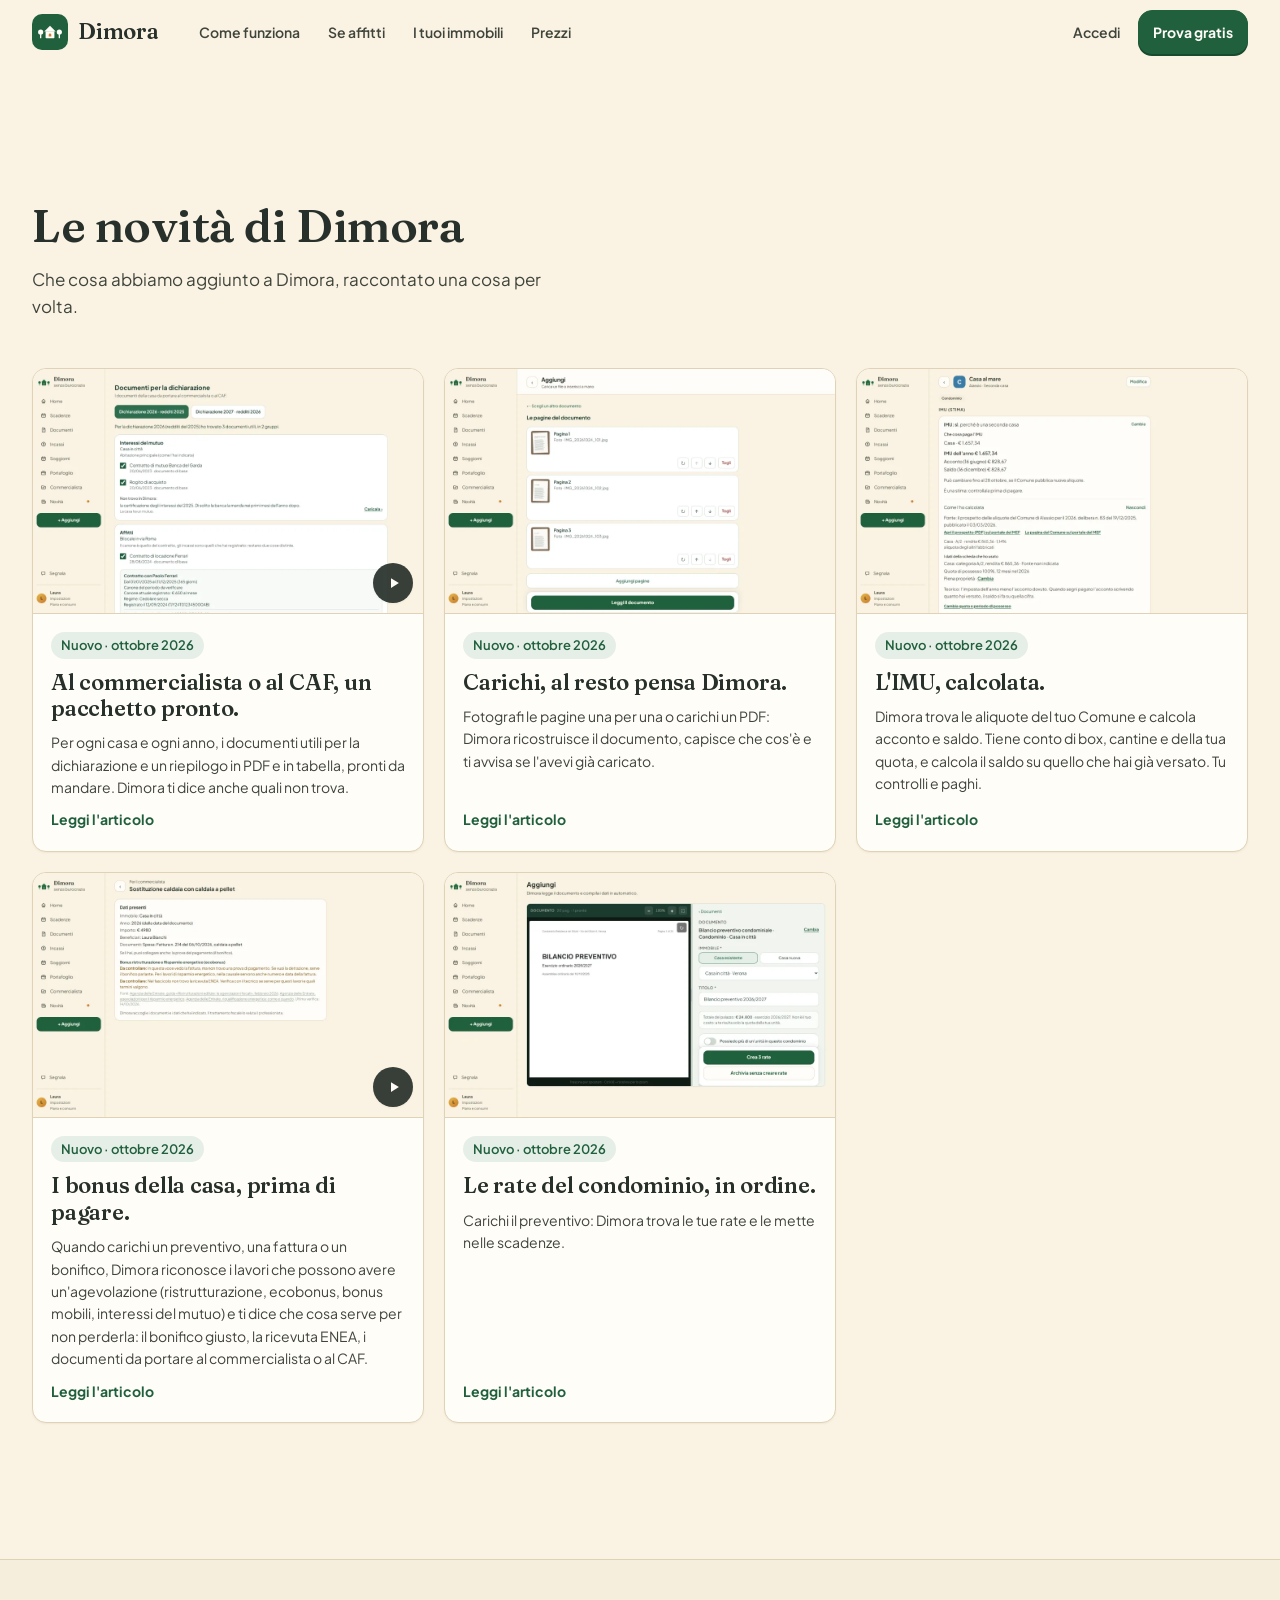
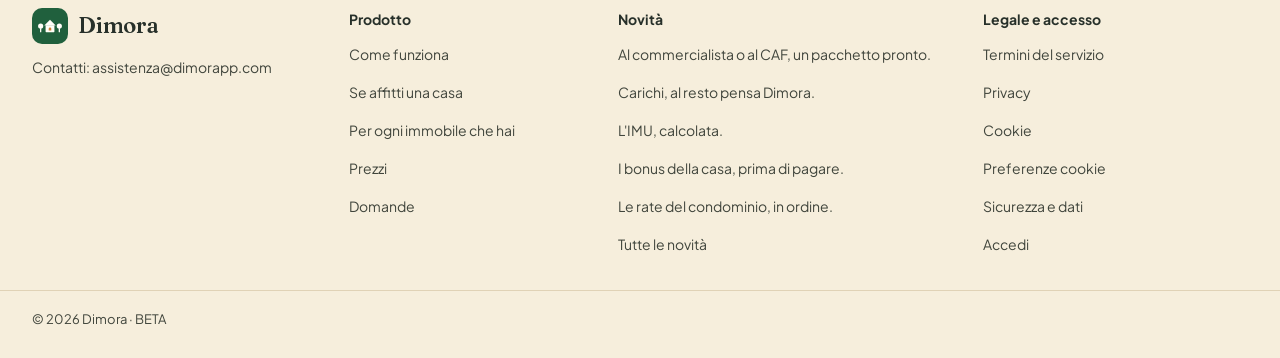
==== commit 15ab5df2: "landing, ottavo giro: ritmo e animazioni, colori e stacchi Animazioni: ogni animazione parte quando " ====
--- a/novita.html
+++ b/novita.html
@@ -8,7 +8,7 @@
   function gtag() { dataLayer.push(arguments); }
   gtag('consent', 'default', { ad_storage: 'denied', ad_user_data: 'denied', ad_personalization: 'denied', analytics_storage: 'denied' });
 </script>
-<script type="text/javascript" src="https://embeds.iubenda.com/widgets/174daf15-ffb6-44a7-95b9-717a8e59ce4f.js"></script>
+<script type="text/javascript" src="https://embeds.iubenda.com/widgets/174daf15-ffb6-44a7-95b9-717a8e59ce4f.js" async></script>
 <script>
   window.va = window.va || function () { (window.vaq = window.vaq || []).push(arguments); };
   try { if (!window.matchMedia('(prefers-reduced-motion: reduce)').matches) document.documentElement.classList.add('vivo'); } catch (e) {}
@@ -98,7 +98,6 @@
       <a href="/#come">Come funziona</a>
       <a href="/#affitti">Se affitti</a>
       <a href="/#immobili">I tuoi immobili</a>
-      <a href="/#novita">Novità</a>
       <a href="/#prezzi">Prezzi</a>
     </nav>
     <div class="testata-azioni">
@@ -110,7 +109,6 @@
           <a href="/#come">Come funziona</a>
           <a href="/#affitti">Se affitti</a>
           <a href="/#immobili">I tuoi immobili</a>
-          <a href="/#novita">Novità</a>
           <a href="/#prezzi">Prezzi</a>
           <a href="/#domande">Domande</a>
           <a href="https://app.dimorapp.com/login" data-evento="clic_accedi" data-posizione="menu_telefono">Accedi</a>
@@ -186,7 +184,7 @@
       <span class="marchio"><span class="marchio-segno" aria-hidden="true"><svg viewBox="1 24 98 54" width="26" height="14"><circle cx="14" cy="51" r="10" fill="currentColor"/><rect x="11.5" y="59" width="5" height="16" rx="2" fill="currentColor"/><circle cx="86" cy="51" r="10" fill="currentColor"/><rect x="83.5" y="59" width="5" height="16" rx="2" fill="currentColor"/><polygon points="28,49 50,27 72,49" fill="currentColor"/><rect x="33" y="48" width="34" height="27" rx="2.5" fill="currentColor"/><path d="M45 68 L45 61.5 A5 5 0 0 1 55 61.5 L55 68 Z" fill="#CE7F33"/></svg></span><span class="marchio-nome">Dimora</span></span>
       <p>Contatti: <a href="mailto:assistenza@dimorapp.com">assistenza@dimorapp.com</a></p>
     </div>
-    <nav class="piede-colonna" aria-label="Prodotto"><span class="piede-titolo">Prodotto</span><a href="/#come">Come funziona</a><a href="/#affitti">Se affitti una casa</a><a href="/#immobili">Per ogni immobile che hai</a><a href="/#novita">Novità</a><a href="/#prezzi">Prezzi</a><a href="/#domande">Domande</a></nav>
+    <nav class="piede-colonna" aria-label="Prodotto"><span class="piede-titolo">Prodotto</span><a href="/#come">Come funziona</a><a href="/#affitti">Se affitti una casa</a><a href="/#immobili">Per ogni immobile che hai</a><a href="/#prezzi">Prezzi</a><a href="/#domande">Domande</a></nav>
     <nav class="piede-colonna" aria-label="Novità"><span class="piede-titolo">Novità</span>
 <!--PIEDE-NOVITA-->
       <a href="/novita/pacchetto-commercialista">Al commercialista o al CAF, un pacchetto pronto.</a>
--- a/assets/veste.css
+++ b/assets/veste.css
@@ -100,6 +100,9 @@
   /* L'ombra della finestra del racconto e dei pannelli che galleggiano: lo stesso colore dell'ombra della scheda,
      più ampia e più morbida. */
   --ombra-finestra: 0 28px 56px -28px rgb(74 52 16 / 0.32), 0 1px 2px rgb(74 52 16 / 0.06);
+  /* L'ombra delle carte della landing (ottavo giro, 12/11): lo stesso colore dell'ombra della scheda, un poco più
+     decisa, perché una carta si stacchi su tutti e due i toni di panna (--c-fondo e --c-fondo-tenue). */
+  --ombra-carta: 0 1px 2px rgb(74 52 16 / 0.10), 0 8px 18px -10px rgb(74 52 16 / 0.22);
 }
 
 @media (min-width: 64rem) {
--- a/assets/landing.css
+++ b/assets/landing.css
@@ -4,7 +4,11 @@
   Le animazioni si accendono con la classe «vivo» sull'<html>, che la testa della pagina mette solo se il sistema
   non chiede «meno animazioni». Senza quella classe (e senza script) la pagina è ferma e completa: la casa è già
   disegnata, ogni storia ha la sua immagine, i disegni delle sezioni sono già tracciati. Le parti che hanno bisogno dello script
-  (la finestra del racconto, le parole dei titoli) si accendono solo quando lo script le ha preparate.
+  (la finestra del racconto, le entrate) si accendono solo quando lo script le ha preparate.
+
+  La regola del movimento (ottavo giro, 11/11): un'animazione parte quando la sua sezione entra nello schermo, dura meno
+  di un secondo, poi resta ferma. Legata alla posizione dello scorrimento resta una scena sola, il fascicolo, e solo
+  da 768 px in su. In nessun punto dello scorrimento un testo è meno che pieno.
 */
 
 *, *::before, *::after { box-sizing: border-box; }
@@ -106,16 +110,35 @@
 }
 .su-scuro { color: var(--c-su-scuro); }
 .sezione { padding: var(--spazio-sezione) 0; }
+/* ── I fondi delle sezioni (ottavo giro, 12/11) ──
+   Le sezioni chiare si alternano fra i due toni di panna che la veste ha già, e due sezioni vicine non hanno mai lo
+   stesso: apertura (fondo), fascicolo (tenue), come funziona (fondo), se affitti (tenue), per ogni immobile (fondo),
+   le risposte (tenue), la storia (fondo), chi la usa quando c'è (tenue), telefono e prezzi (tenue; fondo se prima c'è
+   «Chi la usa»), domande (fondo), piè di pagina (tenue). Ogni sezione dice anche qual è l'altro tono (--c-contro): lo
+   usano i riquadri neutri che stanno direttamente sul fondo, per non sparirci dentro.
+   Due sezioni hanno il fondo verde del marchio: la sicurezza e la chiusura (.su-verde, più sotto). */
+body { --c-contro: var(--c-fondo-tenue); }
+.cassetto, .affitti, .risposte, .chi-la-usa, .telefono-sezione, .prezzi, .piede { background: var(--c-fondo-tenue); --c-contro: var(--c-fondo); }
+.chi-la-usa ~ .telefono-sezione, .chi-la-usa ~ .prezzi { background: var(--c-fondo); --c-contro: var(--c-fondo-tenue); }
+/* Il fondo verde: titoli e testi nel panna della pagina. I compiti del testo cambiano valore qui dentro, così ogni
+   testo, collegamento, icona e bordo della sezione si legge senza una regola per ognuno. */
+.sicurezza, .finale {
+  background: var(--c-principale); color: var(--c-fondo);
+  --c-testo: var(--c-fondo); --c-secondario: var(--c-fondo); --c-etichetta: var(--c-fondo);
+}
+:is(.sicurezza, .finale) :focus-visible { outline-color: var(--c-fondo); }
 /* Le sezioni sotto la prima schermata il browser le impagina quando ci si avvicina: la pagina si apre prima. */
-.lettera, .affitti, .immobili, .novita, .telefono-sezione, .prezzi, .sicurezza, #domande, .finale, .piede { content-visibility: auto; contain-intrinsic-size: auto 1000px; }
+/* Le sezioni che toccano un fondo verde (i prezzi e le domande) restano fuori (ottavo giro, 12/11): finché il browser non le
+   impagina, gli strumenti che misurano il contrasto ne leggono i testi sopra il verde della sezione vicina. */
+.lettera, .affitti, .immobili, .risposte, .chi-la-usa, .telefono-sezione, .sicurezza, .finale, .piede { content-visibility: auto; contain-intrinsic-size: auto 1000px; }
 /* Per un salto a una sezione (il menu, «Tutte le novità») lo script toglie questa scorciatoia: le altezze devono essere
    quelle vere, o il salto arriva nel posto sbagliato (misurato). */
-.cv-pieno :is(.lettera, .affitti, .immobili, .novita, .telefono-sezione, .prezzi, .sicurezza, #domande, .finale, .piede) { content-visibility: visible; }
+.cv-pieno :is(.lettera, .affitti, .immobili, .risposte, .chi-la-usa, .telefono-sezione, .sicurezza, .finale, .piede) { content-visibility: visible; }
 .sezione-testa { max-width: 720px; margin-bottom: clamp(32px, 6vw, 56px); }
 .sezione-sotto { margin-top: 14px; font-size: var(--text-sezione); color: var(--c-secondario); max-width: var(--riga-max); }
 /* I paragrafi restano leggibili anche con la colonna larga (sesto giro): al massimo circa 68 caratteri per riga. */
 main p, main dd { max-width: var(--riga-max); }
-.in-arrivo-elenco li, .piani-note li, .articolo-passi li, .articolo-fonti li { max-width: var(--riga-max); }
+.articolo-passi li, .articolo-fonti li { max-width: var(--riga-max); }
 .etichetta {
   display: inline-flex; align-items: center; width: fit-content; padding: 3px 10px; border-radius: 999px;
   background: var(--c-stato-fondo); color: var(--c-stato-testo); font-size: var(--text-minimo); font-weight: 600;
@@ -129,11 +152,10 @@
   font-family: var(--font-titoli); font-weight: 600; letter-spacing: var(--spaziatura-titoli);
   font-size: var(--t-apertura); line-height: 1.06;
 }
-.titolo-apertura .riga { display: block; overflow: hidden; padding-bottom: .06em; margin-bottom: -.06em; }
-.titolo-apertura .riga > span { display: inline-block; }
+.titolo-apertura .riga { display: block; }
 .apertura-sotto { margin-top: 18px; font-size: clamp(17px, 2.1vw, 19px); color: var(--c-secondario); max-width: var(--riga-max); }
 .apertura-azioni { margin-top: 26px; display: flex; flex-wrap: wrap; align-items: center; gap: 12px 18px; }
-.apertura-nota { font-size: var(--text-piccolo); color: var(--c-etichetta); }
+.apertura-nota { font-size: var(--text-piccolo); color: var(--c-secondario); }
 /* Quarto giro (26/10): il motto in carattere dei titoli, coi punti in ambra; sotto la nota, il lucchetto che porta alla
    sezione «A chi affidi i tuoi documenti». */
 .apertura-motto { margin-top: 16px; font-family: var(--font-titoli); font-weight: 600; letter-spacing: var(--spaziatura-titoli); font-size: clamp(20px, 2.6vw, 25px); line-height: 1.2; color: var(--c-testo); }
@@ -146,13 +168,14 @@
 /* I due schermi: il portatile dietro (schermo e, sotto, la base con la tastiera), davanti a destra il telefono, accanto
    la bolletta di carta che il telefono fotografa. */
 .dispositivi { position: relative; padding: 4% 0 12%; }
-.portatile { width: 84%; margin: 0 auto 0 6%; transform: translateY(calc(var(--p-apertura, 0) * -16px)); }
+.portatile { width: 84%; margin: 0 auto 0 6%; }
 .portatile-schermo {
   position: relative; border: 7px solid var(--c-cornice-schermo); border-bottom-width: 9px; border-radius: 14px 14px 4px 4px; overflow: hidden;
   background: var(--c-fondo); box-shadow: var(--ombra-finestra);
 }
 .portatile-schermo img { width: 100%; aspect-ratio: 8 / 5; object-fit: cover; object-position: top left; }
-.portatile-schermo .schermo-dopo { position: absolute; inset: 0; height: 100%; }
+/* La lista di prima, senza la bolletta: sta sopra quella di oggi e si vede solo durante il ciclo. */
+.portatile-schermo .schermo-prima { position: absolute; inset: 0; height: 100%; opacity: 0; }
 /* La scadenza nuova (la bolletta, la prima riga delle Scadenze): un riquadro ambra che compare un attimo. */
 .riga-nuova { position: absolute; left: 20.4%; top: 14%; width: 60%; height: 12%; border: 3px solid var(--c-accento); border-radius: 10px; opacity: 0; }
 .portatile-base { display: block; width: 111.11%; height: auto; aspect-ratio: 1000 / 120; margin: -1px 0 0 -5.555%; overflow: visible; }
@@ -165,11 +188,26 @@
 .tastiera-bordo { fill: var(--c-alluminio-ombra); }
 .telefono {
   position: absolute; right: 0; bottom: 0; width: 27%; padding: 5px; border-radius: 22px; background: var(--c-testo);
-  box-shadow: var(--ombra-finestra); transform: translateY(calc(var(--p-apertura, 0) * -40px));
+  box-shadow: var(--ombra-finestra);
 }
 .telefono-schermo { position: relative; border-radius: 17px; overflow: hidden; background: var(--c-fondo); }
 .telefono-schermo .schermo-campi { width: 100%; aspect-ratio: 390 / 844; object-fit: cover; object-position: top; }
 .telefono-isola { position: absolute; top: 9px; left: 50%; width: 26%; height: 7px; margin-left: -13%; border-radius: 4px; background: var(--c-testo); z-index: 3; }
+/* I quattro campi (titolo, categoria, fornitore, importo), vuoti: quattro coperture del colore del campo sopra la
+   schermata, che durante il ciclo si ritirano una dopo l'altra da sinistra a destra, come un testo che si scrive.
+   Ferme non si vedono. Le posizioni sono quelle dei campi in app-telefono.webp (780 × 1688). */
+.campi-vuoti { position: absolute; inset: 0; pointer-events: none; }
+.campi-vuoti i { position: absolute; left: 6.6%; width: 80%; height: 3.7%; background: var(--c-scheda); transform: scaleX(0); transform-origin: 100% 50%; }
+.campi-vuoti i:nth-child(1) { top: 41.7%; }
+.campi-vuoti i:nth-child(2) { top: 51.8%; }
+.campi-vuoti i:nth-child(3) { top: 61.9%; }
+.campi-vuoti i:nth-child(4) { top: 72.1%; width: 40%; }
+/* Il campo che si sta compilando ha un anello ambra, un attimo: è il dato appena letto. Fermo non si vede. */
+.campi-vuoti b { position: absolute; left: 4.1%; width: 91.6%; height: 5.6%; border: 2px solid var(--c-accento); border-radius: 7px; opacity: 0; }
+.campi-vuoti b:nth-of-type(1) { top: 40.7%; }
+.campi-vuoti b:nth-of-type(2) { top: 50.8%; }
+.campi-vuoti b:nth-of-type(3) { top: 60.9%; }
+.campi-vuoti b:nth-of-type(4) { top: 71.1%; }
 /* La fotocamera: la bolletta inquadrata, il mirino, il pulsante dello scatto. Ferma (senza «vivo») non si vede. */
 .fotocamera { position: absolute; inset: 0; z-index: 1; background: var(--c-testo); display: grid; place-items: center; opacity: 0; }
 .fotocamera img { width: 84%; height: auto; transform: rotate(-3deg); }
@@ -183,12 +221,12 @@
 .lampo { position: absolute; inset: 0; z-index: 2; background: var(--c-su-scuro); opacity: 0; pointer-events: none; }
 .foto-carta {
   position: absolute; right: 24%; bottom: 3%; width: 19%; padding: 4px; background: var(--c-scheda); border-radius: 6px;
-  box-shadow: var(--ombra-finestra); transform: rotate(-7deg) translateY(calc(var(--p-apertura, 0) * -28px));
+  box-shadow: var(--ombra-finestra); rotate: -7deg;
 }
 .foto-carta img { border-radius: 3px; width: 100%; }
 .dimorino-apertura { position: absolute; right: 22%; top: -2%; width: 17%; height: auto; }
 .legame { display: flex; align-items: center; gap: 12px; margin-top: 6px; font-weight: 700; font-size: var(--text-piccolo); line-height: 1.35; }
-.bollino { flex: none; display: grid; place-items: center; width: 40px; height: 40px; border-radius: 50%; background: var(--c-accento); color: var(--c-su-scuro); }
+.bollino { flex: none; display: grid; place-items: center; width: 40px; height: 40px; border-radius: 50%; background: var(--c-principale); color: var(--c-su-scuro); }
 .didascalia { margin-top: 14px; display: grid; gap: 4px; font-size: var(--text-piccolo); color: var(--c-secondario); }
 .didascalia b { color: var(--c-testo); }
 .vantaggi { margin-top: clamp(36px, 6vw, 56px); display: grid; gap: 12px 28px; padding-top: 24px; border-top: 1px solid var(--c-riga); }
@@ -201,46 +239,57 @@
   .vantaggi { grid-template-columns: repeat(4, minmax(0, 1fr)); }
 }
 
-/* La sequenza d'apertura: il titolo riga per riga, poi il computer, il telefono, la foto, il legame. */
-.vivo .titolo-apertura .riga > span { transform: translateY(105%); animation: sale .8s cubic-bezier(.2, .7, .2, 1) forwards; }
-.vivo .titolo-apertura .riga:nth-child(2) > span { animation-delay: .12s; }
-.vivo .titolo-apertura .riga:nth-child(3) > span { animation-delay: .24s; }
-.vivo .occhiello, .vivo .apertura-sotto, .vivo .apertura-motto, .vivo .apertura-azioni, .vivo .legame, .vivo .didascalia, .vivo .vantaggi { opacity: 0; animation: compare .7s ease .45s forwards; }
-.vivo .apertura-azioni { animation-delay: .6s; }
-.vivo .portatile-schermo, .vivo .portatile-base { opacity: 0; animation: compare .9s cubic-bezier(.2, .7, .2, 1) .3s forwards; }
-.vivo .telefono { animation: entra-telefono 1s cubic-bezier(.2, .7, .2, 1) .7s both; }
-.vivo .foto-carta img { animation: entra-foto .9s cubic-bezier(.2, .7, .2, 1) .9s both; }
-.vivo .dimorino-apertura { animation: arriva .7s cubic-bezier(.2, .7, .2, 1) 1.4s both; }
-.vivo .legame { animation-delay: 1.5s; }
-.vivo .didascalia { animation-delay: 1.65s; }
-.vivo .vantaggi { animation-delay: 1.2s; }
-/* La sequenza in tre tempi (11 s, si ripete): 0-26% la fotocamera inquadra la bolletta e il mirino si stringe; 28% il
-   lampo dello scatto; 31-35% compaiono i campi compilati; 38-43% nel portatile spunta la scadenza nuova, 44-64% il
-   riquadro ambra; fino al 90% tutto fermo (la pausa), poi si torna alla fotocamera. Senza «vivo» resta l'ultimo
-   fotogramma: i campi sul telefono, la scadenza nel portatile. */
-.vivo [data-sequenza="gira"] .fotocamera { animation: seq-fotocamera 11s linear 2s infinite both; }
-.vivo [data-sequenza="gira"] .mirino { animation: seq-mirino 11s ease-out 2s infinite both; }
-.vivo [data-sequenza="gira"] .lampo { animation: seq-lampo 11s linear 2s infinite both; }
-.vivo [data-sequenza="gira"] .schermo-campi { animation: seq-campi 11s linear 2s infinite both; }
-.vivo [data-sequenza="gira"] .schermo-dopo { animation: seq-dopo 11s linear 2s infinite both; }
-.vivo [data-sequenza="gira"] .riga-nuova { animation: seq-riga 11s ease-in-out 2s infinite both; }
-@keyframes seq-fotocamera { 0%, 30% { opacity: 1; } 34%, 91% { opacity: 0; } 97%, 100% { opacity: 1; } }
-@keyframes seq-mirino { 0%, 8% { transform: scale(1.12); } 22%, 100% { transform: scale(1); } }
-@keyframes seq-lampo { 0%, 26% { opacity: 0; } 28% { opacity: .95; } 33%, 100% { opacity: 0; } }
-@keyframes seq-campi { 0%, 31% { opacity: 0; } 35%, 91% { opacity: 1; } 96%, 100% { opacity: 0; } }
-@keyframes seq-dopo { 0%, 38% { opacity: 0; } 43%, 91% { opacity: 1; } 96%, 100% { opacity: 0; } }
-@keyframes seq-riga { 0%, 42% { opacity: 0; transform: scale(1.04); } 46% { opacity: 1; transform: scale(1); } 60% { opacity: 1; } 66%, 100% { opacity: 0; } }
+/* L'entrata dell'apertura (ottavo giro, 11/11): tutto entra intero, con una dissolvenza breve, e in meno di un secondo
+   è fermo. Il titolo non sale più riga per riga. */
+.vivo .titolo-apertura, .vivo .occhiello, .vivo .apertura-sotto, .vivo .apertura-motto, .vivo .apertura-azioni, .vivo .legame, .vivo .didascalia, .vivo .vantaggi { opacity: 0; animation: compare .5s ease forwards; }
+.vivo .apertura-sotto, .vivo .apertura-motto { animation-delay: .1s; }
+.vivo .apertura-azioni { animation-delay: .2s; }
+.vivo .legame, .vivo .didascalia, .vivo .vantaggi { animation-delay: .35s; }
+.vivo .portatile-schermo, .vivo .portatile-base { opacity: 0; animation: compare .6s cubic-bezier(.2, .7, .2, 1) .1s forwards; }
+.vivo .telefono { animation: entra-telefono .6s cubic-bezier(.2, .7, .2, 1) .25s both; }
+.vivo .foto-carta img { animation: entra-foto .55s cubic-bezier(.2, .7, .2, 1) .35s both; }
+.vivo .dimorino-apertura { animation: arriva .5s cubic-bezier(.2, .7, .2, 1) .45s both; }
+/* Il ciclo dell'apertura (8 s, si ripete). Comincia e finisce sul quadro fermo, quello che si vede senza «vivo»: i campi
+   compilati sul telefono, la scadenza nel portatile. In mezzo: 9-13% il telefono torna alla fotocamera e il portatile
+   alla lista di prima; 13-30% il mirino si stringe sulla bolletta; 34% il lampo dello scatto; 35-39% compaiono i campi,
+   vuoti; 41-65% i quattro campi si compilano uno dopo l'altro; 67-72% nel portatile compare la scadenza nuova, 73-87%
+   il riquadro ambra. Lo accende lo script (data-sequenza="gira") a pagina pronta, e lo spegne fuori dallo schermo. */
+.vivo [data-sequenza="gira"] .fotocamera { animation: seq-fotocamera 8s linear infinite both; }
+.vivo [data-sequenza="gira"] .mirino { animation: seq-mirino 8s ease-out infinite both; }
+.vivo [data-sequenza="gira"] .lampo { animation: seq-lampo 8s linear infinite both; }
+.vivo [data-sequenza="gira"] .campi-vuoti i { animation: seq-campo 8s linear infinite both; }
+.vivo [data-sequenza="gira"] .campi-vuoti i:nth-child(2) { animation-delay: .48s; }
+.vivo [data-sequenza="gira"] .campi-vuoti i:nth-child(3) { animation-delay: .96s; }
+.vivo [data-sequenza="gira"] .campi-vuoti i:nth-child(4) { animation-delay: 1.44s; }
+.vivo [data-sequenza="gira"] .campi-vuoti b { animation: seq-anello 8s linear infinite both; }
+.vivo [data-sequenza="gira"] .campi-vuoti b:nth-of-type(2) { animation-delay: .48s; }
+.vivo [data-sequenza="gira"] .campi-vuoti b:nth-of-type(3) { animation-delay: .96s; }
+.vivo [data-sequenza="gira"] .campi-vuoti b:nth-of-type(4) { animation-delay: 1.44s; }
+.vivo [data-sequenza="gira"] .schermo-prima { animation: seq-prima 8s linear infinite both; }
+.vivo [data-sequenza="gira"] .riga-nuova { animation: seq-riga 8s ease-in-out infinite both; }
+@keyframes seq-fotocamera { 0%, 9% { opacity: 0; } 13%, 35% { opacity: 1; } 39%, 100% { opacity: 0; } }
+@keyframes seq-mirino { 0%, 13% { transform: scale(1.12); } 30%, 100% { transform: scale(1); } }
+@keyframes seq-lampo { 0%, 33% { opacity: 0; } 34.5% { opacity: .95; } 39%, 100% { opacity: 0; } }
+@keyframes seq-campo { 0%, 12.9% { transform: scaleX(0); } 13%, 41% { transform: scaleX(1); } 47%, 100% { transform: scaleX(0); } }
+@keyframes seq-anello { 0%, 40% { opacity: 0; } 42%, 49% { opacity: 1; } 55%, 100% { opacity: 0; } }
+@keyframes seq-prima { 0%, 9% { opacity: 0; } 13%, 67% { opacity: 1; } 72%, 100% { opacity: 0; } }
+@keyframes seq-riga { 0%, 69% { opacity: 0; transform: scale(1.04); } 73% { opacity: 1; transform: scale(1); } 87% { opacity: 1; } 92%, 100% { opacity: 0; } }
 @keyframes entra-telefono { from { opacity: 0; translate: 0 36px; } to { opacity: 1; translate: 0 0; } }
 @keyframes entra-foto { from { opacity: 0; transform: translateY(-24px) rotate(-8deg); } to { opacity: 1; transform: none; } }
 @keyframes arriva { from { opacity: 0; transform: translateY(10px) scale(.94); } to { opacity: 1; transform: none; } }
-@keyframes sale { to { transform: none; } }
 @keyframes compare { from { opacity: 0; transform: translateY(8px); } to { opacity: 1; transform: none; } }
 @keyframes traccia { to { stroke-dashoffset: 0; } }
 @keyframes porta { from { fill-opacity: 0; } to { fill-opacity: 1; } }
 
-/* ── I disegni delle sezioni: la casa, l'appartamento, la casa col box. Il tratto si disegna
-   scendendo e si cancella risalendo, il tocco ambra per ultimo: landing.js scrive lo spostamento di ogni
-   tratto. Senza «vivo» o prima che lo script li prenda (data-segue) sono già disegnati. I
+/* ── Le entrate (ottavo giro, 11/11): un blocco che sta sotto lo schermo aspetta (data-attesa, lo mette lo script) ed
+   entra intero quando arriva (data-visto), una volta sola, in meno di un secondo; poi lo script toglie i due segni.
+   Quello che è già sullo schermo non aspetta mai. Si usa «translate», che non tocca le trasformazioni del blocco. ── */
+.vivo [data-attesa] { opacity: 0; translate: 0 14px; }
+.vivo [data-attesa][data-visto] { opacity: 1; translate: none; transition: opacity .45s ease, translate .55s cubic-bezier(.2, .7, .2, 1); transition-delay: calc(var(--k, 0) * 70ms); }
+
+/* ── I disegni delle sezioni: la casa, l'appartamento, la casa col box. Si tracciano una volta sola, quando entrano
+   nello schermo (ottavo giro, 11/11): ogni tratto al suo turno (--i nello stile), il tocco ambra per ultimo, tutto in
+   meno di un secondo. Senza «vivo» o prima che lo script li prenda (data-traccia) sono già disegnati. I
    selettori guardano i figli dello svg e non [pathLength]: Chrome non ricalcolava lo stile su un attributo SVG col
    maiuscolo (misurato). ── */
 .testa-disegno { display: grid; gap: 8px 40px; align-items: end; margin-bottom: clamp(32px, 6vw, 56px); }
@@ -251,15 +300,20 @@
   .testa-disegno { grid-template-columns: minmax(0, 1fr) auto; }
   .disegno-sezione { order: 0; width: 440px; }
 }
-.vivo [data-disegno][data-segue] svg > * { stroke-dasharray: 1; }
+.vivo [data-disegno][data-traccia] svg > * { stroke-dasharray: 1; stroke-dashoffset: 1; }
+.vivo [data-disegno][data-traccia] svg > .porta { fill-opacity: 0; }
+.vivo [data-disegno][data-traccia][data-visto] svg > * { animation: traccia .42s ease-out both; animation-delay: calc(var(--i, 0) * 62ms); }
+.vivo [data-disegno][data-traccia][data-visto] svg > .porta { animation: traccia .42s ease-out both, porta .3s ease both; animation-delay: calc(var(--i, 0) * 62ms), calc(var(--i, 0) * 62ms + .2s); }
 
 /* ── SCENA A, «DAL CASSETTO AL FASCICOLO» (quinto giro, 27/10) ──
    Senza «vivo» (e senza script) la sezione è una sezione normale: i tre testi uno sotto l'altro e, accanto, lo stato
-   finale (la cartella di via Mazzini aperta, coi tre cartellini). Con «vivo» la sezione è alta tre altezze e mezzo di
-   schermo e la sua parte interna resta ferma sotto la testata: lo scorrimento lo traduce landing.js in posizioni (le
-   carte, le cartelle, la cartella che si apre, i cartellini) scritte come trasformazioni, cioè senza toccare
-   l'impaginazione. Il palco misura con le sue unità (cqw, cqh): le posizioni valgono al telefono e al computer. */
-.cassetto { padding: clamp(24px, 5vw, 56px) 0 clamp(56px, 9vw, 96px); background: var(--c-fondo-tenue); }
+   finale (la cartella di via Mazzini aperta, coi tre cartellini). Con «vivo», da 768 px in su, la sezione è alta una
+   schermata e mezza (ottavo giro, 11/11; prima tre e mezza) e la sua parte interna resta ferma sotto la testata: lo
+   scorrimento lo traduce landing.js in posizioni (le carte, le cartelle, la cartella che si apre, i cartellini)
+   scritte come trasformazioni, cioè senza toccare l'impaginazione. I tre testi sono sempre a opacità piena: se ne
+   vede uno alla volta e cambiano con uno stacco. Sotto i 768 px niente si ferma: i tre quadri fermi di «meno
+   animazioni». Il palco misura con le sue unità (cqw, cqh): le posizioni valgono al telefono e al computer. */
+.cassetto { padding: clamp(24px, 5vw, 56px) 0 clamp(56px, 9vw, 96px); }
 .cassetto-griglia { display: grid; gap: 20px; }
 .cassetto-testi { display: grid; gap: 14px; align-content: center; }
 .cassetto-testo { font-family: var(--font-titoli); font-weight: 600; letter-spacing: var(--spaziatura-titoli); font-size: var(--t-sezione-grande); line-height: 1.12; text-wrap: balance; max-width: 15em; }
@@ -346,37 +400,45 @@
   .cartellino:nth-of-type(2) { top: 39cqh; }
   .cartellino:nth-of-type(3) { top: 51cqh; }
 }
-.cartellino-scadenza { border-color: var(--c-accento); border-width: 2px; }
+/* L'ambra segna la cosa da guardare (ottavo giro, 12/11): qui il dato appena letto. I tre cartellini hanno il bordo
+   ambra; la scadenza in arrivo ha anche il punto. */
+.cartellino { border-color: var(--c-accento); border-width: 2px; }
 /* Col palco stretto la cartella aperta è più bassa (60cqh, qui sopra): i cartellini si posano sotto, mai sopra le righe. */
-@media (max-width: 63.99rem) {
-  /* Senza «vivo» (meno animazioni, niente script) il palco ha un'altezza sua: la cartella aperta si legge tutta. */
-  :root:not(.vivo) .cassetto-palco { height: 600px; }
-}
+/* Dove niente si ferma (senza «vivo», e al telefono) il palco ha un'altezza sua: la cartella aperta si legge tutta. */
+@media (max-width: 47.99rem) { .cassetto-palco { height: 600px; } }
+@media (min-width: 48rem) and (max-width: 63.99rem) { :root:not(.vivo) .cassetto-palco, .cassetto[data-quadri] .cassetto-palco { height: 600px; } }
 .cartellino-punto { width: 2.2cqmin; height: 2.2cqmin; border-radius: 50%; background: var(--c-accento); }
 
 /* Lo stato finale (senza «vivo», senza script, con «meno animazioni»): le carte e le cartelle non ci sono. */
 .carta-doc, .cartella { opacity: 0; }
 
-/* Con «vivo» la sezione si ferma: la parte interna resta sotto la testata per tutta la corsa. */
-.vivo .cassetto { height: 360vh; height: 360svh; padding: 0; }
-.vivo .cassetto-fermo { position: sticky; top: 64px; height: calc(100vh - 64px); height: calc(100svh - 64px); display: flex; align-items: center; overflow: hidden; }
-.vivo .cassetto-griglia { width: 100%; }
+/* Con «vivo», da 768 px in su, la sezione si ferma: la parte interna resta sotto la testata per tutta la corsa, che è
+   mezza schermata (la sezione è alta una schermata e mezza). Coi tre quadri (data-quadri) niente si ferma. */
+@media (min-width: 48rem) {
+  .vivo .cassetto:not([data-quadri]) { height: 150vh; height: 150svh; padding: 0; }
+  .vivo .cassetto:not([data-quadri]) .cassetto-fermo { position: sticky; top: 64px; height: calc(100vh - 64px); height: calc(100svh - 64px); display: flex; align-items: center; overflow: hidden; }
+  .vivo .cassetto:not([data-quadri]) .cassetto-griglia { width: 100%; }
+  .vivo .cassetto:not([data-quadri]) .cassetto-testi { position: relative; }
+}
 @media (min-width: 64rem) {
   /* Il palco riempie lo schermo (meno la testata e un margine): poco spazio bianco fra l'apertura e la scena. */
-  .vivo .cassetto-palco { height: min(860px, calc(100vh - 140px)); height: min(860px, calc(100svh - 140px)); }
-}
-.vivo .cassetto-testi { position: relative; }
-.vivo .cassetto-testi .cassetto-testo { will-change: opacity, transform; }
-@media (max-width: 63.99rem) {
-  .vivo .cassetto-fermo { align-items: stretch; padding: 16px 0; }
-  .vivo .cassetto-griglia { display: flex; flex-direction: column; gap: 12px; height: 100%; }
-  .vivo .cassetto-testo { font-size: clamp(24px, 7vw, 30px); }
-  .vivo .cassetto-palco { flex: 1; height: auto; min-height: 0; }
-}
+  .vivo .cassetto:not([data-quadri]) .cassetto-palco { height: min(860px, calc(100vh - 140px)); height: min(860px, calc(100svh - 140px)); }
+}
+@media (min-width: 48rem) and (max-width: 63.99rem) {
+  .vivo .cassetto:not([data-quadri]) .cassetto-fermo { align-items: stretch; padding: 16px 0; }
+  .vivo .cassetto:not([data-quadri]) .cassetto-griglia { display: flex; flex-direction: column; gap: 12px; height: 100%; }
+  .vivo .cassetto:not([data-quadri]) .cassetto-testo { font-size: clamp(24px, 7vw, 30px); }
+  .vivo .cassetto:not([data-quadri]) .cassetto-palco { flex: 1; height: auto; min-height: 0; }
+}
+/* Quando lo script ha preso la scena (data-segue) i tre testi stanno nello stesso posto e se ne vede uno: quello della
+   fase (data-attivo). Il cambio è uno stacco: il testo nuovo è subito pieno, e si assesta di pochi pixel. */
 .vivo .cassetto[data-segue] .cassetto-testi { display: grid; }
-.vivo .cassetto[data-segue] .cassetto-testo { grid-area: 1 / 1; align-self: center; }
-
-/* «Meno animazioni» (settimo giro, 28/10): la scena in tre quadri fermi, uno sotto l'altro, ognuno col suo testo accanto
+.vivo .cassetto[data-segue] .cassetto-testo { grid-area: 1 / 1; align-self: center; visibility: hidden; }
+.vivo .cassetto[data-segue] .cassetto-testo[data-attivo] { visibility: visible; animation: stacco .22s cubic-bezier(.2, .7, .2, 1); }
+@keyframes stacco { from { translate: 0 10px; } }
+
+/* «Meno animazioni» (settimo giro, 28/10) e, dall'ottavo giro, il telefono (sotto i 768 px): la scena in tre quadri
+   fermi, uno sotto l'altro, ognuno col suo testo accanto
    (al computer) o sopra (al telefono). Li prepara lo script (data-quadri): 1) le carte sparse, coi posti di oggi;
    2) le tre cartelle con le loro carte dentro e il contatore; 3) la cartella aperta, coi cartellini e le loro linee.
    Niente si ferma sullo schermo e niente si muove. */
@@ -395,27 +457,31 @@
 .casa-grande { width: 100%; height: auto; overflow: visible; stroke-width: 2.3; }
 @media (max-width: 63.99rem) { .casa-grande { stroke-width: 2.6; } }
 
-/* Scena B (quinto giro, 27/10): la casa di «Fotografi il documento», grande quanto la colonna e senza riquadro. Con
-   «vivo» la sezione è alta un'altezza di schermo in più e la parte interna resta ferma: la casa si disegna lungo quella
-   corsa (landing.js). Senza «vivo» niente si ferma e la casa è disegnata. */
-.casa-scena { margin-bottom: clamp(40px, 7vw, 72px); }
-/* Sesto giro (27/10): la scena della casa usa tutta la larghezza dello schermo: lo sfondo va da un bordo all'altro, e
-   la linea del suolo pure (nel disegno esce dal riquadro, dal centro verso i due lati); i testi restano nella colonna. */
-.casa-scena { position: relative; margin-inline: calc(50% - 50vw); padding-inline: calc(50vw - 50%); background: var(--c-fondo-tenue); }
-.casa-fermo { display: grid; gap: clamp(20px, 4vw, 40px); }
+/* La casa di «Fotografi il documento» (ottavo giro, 11/11): una fascia larga quanto lo schermo, che non si ferma. In
+   testa il titolo e, accanto, il numero dei documenti, fisso; sotto la casa, con la linea del suolo da un bordo
+   all'altro dello schermo (nel disegno esce dal riquadro, dal centro verso i due lati); sotto il suolo la fila dei
+   nomi dei documenti. I testi restano nella colonna. */
+.casa-scena { position: relative; margin-inline: calc(50% - 50vw); padding: 0 calc(50vw - 50%); margin-bottom: clamp(40px, 7vw, 72px); overflow-x: clip; }
 .casa-testo { display: grid; gap: 20px 56px; align-items: end; }
 .casa-testo .numero-documenti { margin-top: 0; }
-.casa-disegno svg { display: block; width: 100%; height: auto; max-width: 980px; margin: 0 auto; overflow: visible; }
+.casa-disegno { margin-top: clamp(16px, 3vw, 32px); }
+.casa-disegno svg { display: block; width: 100%; height: auto; max-width: 600px; margin: 0 auto; overflow: visible; }
 @media (min-width: 64rem) { .casa-testo { grid-template-columns: minmax(0, 1.15fr) minmax(0, 1fr); } }
-.vivo .casa-scena { height: calc(200vh - 64px); height: calc(200svh - 64px); margin-bottom: 0; }
-.vivo .casa-fermo { position: sticky; top: 64px; height: calc(100vh - 64px); height: calc(100svh - 64px); display: flex; flex-direction: column; justify-content: center; padding: 16px 0 24px; }
-.vivo .casa-disegno { flex: 1 1 auto; min-height: 0; display: flex; align-items: center; justify-content: center; }
-.vivo .casa-disegno svg { width: auto; height: 100%; max-height: 620px; max-width: 100%; }
-.vivo .casa-disegno[data-segue] svg { will-change: transform; }
+/* La fila dei nomi (ottavo giro, 11/11): nomi veri dal catalogo dell'app. Ferma, va a capo (senza «vivo»). Con «vivo»
+   sta su una riga; lo script la raddoppia e la fa scorrere piano, senza stacco (data-gira), e si ferma al passaggio
+   del mouse, col fuoco dentro e fuori dallo schermo (data-pausa). */
+.tipi { margin-inline: calc(50% - 50vw); padding: 18px 0 24px; overflow: hidden; }
+.tipi-fila { display: flex; flex-wrap: wrap; justify-content: center; row-gap: 8px; padding: 0 var(--margine); }
+.tipi-fila li { flex: none; margin: 0 5px; padding: 6px 14px; border: 1px solid var(--c-riga); border-radius: 999px; background: var(--c-scheda); font-size: var(--text-piccolo); font-weight: 600; white-space: nowrap; }
+.vivo .tipi { mask-image: linear-gradient(to right, transparent, black 5%, black 95%, transparent); }
+.vivo .tipi-fila { flex-wrap: nowrap; justify-content: flex-start; width: max-content; padding: 0; }
+.vivo .tipi[data-gira] .tipi-fila { animation: scorre var(--durata, 120s) linear infinite; }
+.vivo .tipi[data-gira]:hover .tipi-fila, .vivo .tipi[data-gira]:focus-within .tipi-fila, .vivo .tipi[data-gira][data-pausa] .tipi-fila { animation-play-state: paused; }
+@keyframes scorre { to { transform: translateX(-50%); } }
 @media (min-width: 64rem) { .testa-grande { grid-template-columns: minmax(0, 1fr) minmax(0, 1.04fr); } }
 .numero-documenti { margin-top: 28px; display: grid; gap: 6px; max-width: 30em; }
 .numero-grande { font-family: var(--font-titoli); font-weight: 600; letter-spacing: var(--spaziatura-titoli); font-size: clamp(44px, 9vw, 72px); line-height: 1; color: var(--c-principale); }
-.numero-cifra { font-variant-numeric: tabular-nums; display: inline-block; }
+.numero-cifra { font-variant-numeric: tabular-nums; }
 .numero-frase { font-size: var(--text-sezione); color: var(--c-secondario); }
 
 /* ── Come funziona ── */
@@ -431,24 +497,25 @@
 .passo h3 { font-size: var(--text-sezione); font-weight: 700; line-height: 1.3; margin: 5px 0 4px; }
 .passo p { color: var(--c-secondario); }
 .passi-piccoli .passo p { color: var(--c-testo); margin-top: 6px; }
-.passo[data-attivo] .passo-num { background: var(--c-principale); border-color: var(--c-principale); color: var(--c-su-scuro); }
+/* I tre numeri si accendono uno dopo l'altro quando la scena entra, e restano accesi. */
+.vivo [data-passi][data-visto] .passo-num { animation: passo-acceso .3s ease both; }
+.vivo [data-passi][data-visto] .passo:nth-child(2) .passo-num { animation-delay: .3s; }
+.vivo [data-passi][data-visto] .passo:nth-child(3) .passo-num { animation-delay: .6s; }
+@keyframes passo-acceso { to { background: var(--c-principale); border-color: var(--c-principale); color: var(--c-su-scuro); } }
 @media (min-width: 64rem) {
   .come-griglia { grid-template-columns: minmax(0, 1fr) minmax(0, 440px); align-items: center; }
 }
 
-/* La scena: il foglio scende nella casa, le scadenze ne escono. Le variabili le scrive lo script mentre si scorre;
-   i valori qui sotto sono il disegno fermo (foglio, casa e scadenze tutti visibili). */
-.scena {
-  --foglio: 0; --casa: 0; --r1: 1; --r2: 1; --r3: 1;
-  position: relative; height: 440px; border-radius: var(--radius-veste); background: var(--c-fondo-tenue); overflow: hidden;
-}
+/* La scena: il foglio scende nella casa, le scadenze ne escono. Una volta sola, quando la scena entra nello schermo
+   (ottavo giro, 11/11), in meno di un secondo: lo script la prepara (data-gioca) e la fa partire (data-visto). Ferma
+   (senza «vivo»): foglio, casa e scadenze tutti visibili. */
+.scena { position: relative; height: 440px; border-radius: var(--radius-veste); background: var(--c-contro); overflow: hidden; }
 .scena-foglio {
   position: absolute; left: 50%; top: 22px; width: 132px; height: 158px; padding: 14px 12px;
   background: var(--c-scheda); border: 1px solid var(--c-riga); border-radius: 6px; box-shadow: var(--ombra-scheda);
   display: flex; flex-direction: column; gap: 8px;
   transform-origin: 50% 100%;
-  transform: translateX(-50%) translateY(calc(var(--foglio) * 108px)) scale(calc(1 - var(--foglio) * .72)) rotate(calc((1 - var(--foglio)) * -4deg));
-  opacity: calc(1 - var(--foglio) * var(--foglio));
+  transform: translateX(-50%) rotate(-4deg);
 }
 .foglio-testa { font-size: 11px; font-weight: 700; line-height: 1.25; color: var(--c-testo); }
 .foglio-riga { display: block; height: 5px; border-radius: 3px; background: var(--c-riga); }
@@ -456,22 +523,26 @@
 .scena-casa {
   position: absolute; left: 50%; top: 168px; width: 104px; height: 104px; margin-left: -52px;
   display: grid; place-items: center; border-radius: 22px; background: var(--c-scheda); box-shadow: var(--ombra-scheda);
-  transform: scale(calc(1 + var(--casa) * .07));
 }
 .scena-casa svg { width: 76px; height: 76px; }
 .scena-scadenze {
   position: absolute; left: 16px; right: 16px; bottom: 16px; padding: 12px 12px 6px;
   background: var(--c-scheda); border: 1px solid var(--c-riga); border-radius: var(--radius-veste); box-shadow: var(--ombra-scheda);
 }
-.scadenze-titolo { display: block; font-size: var(--text-minimo); font-weight: 700; color: var(--c-etichetta); margin-bottom: 4px; }
+.scadenze-titolo { display: block; font-size: var(--text-minimo); font-weight: 700; color: var(--c-secondario); margin-bottom: 4px; }
 .scadenza {
   display: grid; grid-template-columns: 48px minmax(0, 1fr) auto; gap: 10px; align-items: center;
   padding: 7px 0; border-top: 1px solid var(--c-riga); font-size: var(--text-minimo);
 }
-.scadenza:nth-of-type(1) { --r: var(--r1); }
-.scadenza:nth-of-type(2) { --r: var(--r2); }
-.scadenza:nth-of-type(3) { --r: var(--r3); }
-.scadenza { opacity: var(--r); transform: translateY(calc((1 - var(--r)) * -14px)); }
+.vivo .scena[data-gioca] .scadenza { opacity: 0; }
+.vivo .scena[data-gioca][data-visto] .scena-foglio { animation: foglio-scende .5s cubic-bezier(.5, 0, .8, .4) both; }
+.vivo .scena[data-gioca][data-visto] .scena-casa { animation: casa-batte .3s ease .4s both; }
+.vivo .scena[data-gioca][data-visto] .scadenza { animation: scadenza-esce .3s ease .5s both; }
+.vivo .scena[data-gioca][data-visto] .scadenza:nth-of-type(3) { animation-delay: .6s; }
+.vivo .scena[data-gioca][data-visto] .scadenza:nth-of-type(4) { animation-delay: .7s; }
+@keyframes foglio-scende { from { transform: translateX(-50%) rotate(-4deg); opacity: 1; } to { transform: translateX(-50%) translateY(108px) scale(.28) rotate(0deg); opacity: 0; } }
+@keyframes casa-batte { 50% { transform: scale(1.07); } }
+@keyframes scadenza-esce { from { opacity: 0; transform: translateY(-14px); } to { opacity: 1; transform: none; } }
 .scadenza-data { font-weight: 700; color: var(--c-principale); }
 .scadenza-nome { overflow: hidden; text-overflow: ellipsis; white-space: nowrap; }
 .scadenza-importo { font-weight: 700; font-variant-numeric: tabular-nums; }
@@ -480,17 +551,21 @@
 .titolo-blocco { font-family: var(--font-titoli); font-weight: 600; letter-spacing: var(--spaziatura-titoli); font-size: var(--t-storia); line-height: 1.15; text-wrap: balance; }
 .funzioni { margin-top: clamp(48px, 8vw, 88px); }
 .griglia-funzioni { margin-top: 28px; display: grid; gap: 16px; }
-.funzione { padding: 22px; background: var(--c-scheda); border: 1px solid var(--c-riga); border-radius: var(--radius-veste); box-shadow: var(--ombra-scheda); }
+.funzione { padding: 22px; background: var(--c-scheda); border: 1px solid var(--c-riga); border-radius: var(--radius-veste); box-shadow: var(--ombra-carta); }
 .funzione-icona { display: grid; place-items: center; width: 44px; height: 44px; border-radius: 12px; background: var(--c-stato-fondo); color: var(--c-principale); margin-bottom: 14px; }
 .funzione h4 { font-size: var(--text-sezione); font-weight: 700; line-height: 1.3; margin-bottom: 6px; }
 .funzione p { color: var(--c-secondario); font-size: var(--text-piccolo); }
 @media (min-width: 40rem) { .griglia-funzioni { grid-template-columns: repeat(2, minmax(0, 1fr)); } }
 @media (min-width: 64rem) { .griglia-funzioni { grid-template-columns: repeat(3, minmax(0, 1fr)); } }
+/* Come i piani (11/11): in ogni fila icona, titolo e frase stanno sulle stesse righe, anche se un titolo va a capo. */
+@supports (grid-template-rows: subgrid) {
+  @media (min-width: 40rem) { .funzione { display: grid; grid-row: span 3; grid-template-rows: subgrid; row-gap: 0; align-content: start; } }
+}
 .nota-sezione { margin-top: 20px; font-size: var(--text-piccolo); color: var(--c-secondario); }
 .affitti .titolo-blocco { margin-top: clamp(16px, 3vw, 32px); }
 .commercialista {
   margin-top: clamp(48px, 8vw, 88px); padding: clamp(24px, 4vw, 40px); display: grid; gap: 24px 48px;
-  background: var(--c-fondo-tenue); border-radius: var(--radius-veste);
+  background: var(--c-scheda); border: 1px solid var(--c-riga); border-radius: var(--radius-veste); box-shadow: var(--ombra-carta);
 }
 .commercialista .nota-sezione { margin-top: 0; }
 @media (min-width: 64rem) {
@@ -504,7 +579,10 @@
 .racconto-storie { display: grid; gap: 48px; }
 .storia { max-width: 34em; }
 .storia p { max-width: var(--riga-max); }
-.storia-locandina { margin-bottom: 18px; border-radius: var(--radius-veste); overflow: hidden; border: 1px solid var(--c-riga); box-shadow: var(--ombra-scheda); background: var(--c-scheda); }
+.storia-locandina { position: relative; margin-bottom: 18px; border-radius: var(--radius-veste); overflow: hidden; border: 1px solid var(--c-riga); box-shadow: var(--ombra-scheda); background: var(--c-scheda); }
+/* Al telefono (sotto i 768 px) niente finestra ferma: il video di ogni storia gira sopra la sua immagine, quando è sullo schermo. */
+.storia-locandina video { position: absolute; inset: 0; width: 100%; height: 100%; object-fit: cover; object-position: top left; opacity: 0; transition: opacity .4s ease; }
+.storia-locandina video[data-gira] { opacity: 1; }
 .storia-titolo { font-family: var(--font-titoli); font-weight: 600; letter-spacing: var(--spaziatura-titoli); font-size: var(--t-storia); line-height: 1.15; margin-bottom: 10px; }
 .storia p { color: var(--c-secondario); margin-bottom: 12px; font-size: clamp(16px, 1.6vw, 17px); }
 .racconto-schermo { display: none; }
@@ -517,7 +595,7 @@
 .finestra-barra { display: flex; align-items: center; gap: 10px; height: 34px; padding: 0 12px; background: var(--c-fondo-tenue); border-bottom: 1px solid var(--c-riga); }
 .finestra-punti { display: flex; gap: 6px; }
 .finestra-punti i { width: 9px; height: 9px; border-radius: 50%; background: var(--c-riga); }
-.finestra-indirizzo { margin: 0 auto; transform: translateX(-24px); padding: 1px 12px; border-radius: 999px; background: var(--c-scheda); font-size: var(--text-minimo); color: var(--c-etichetta); line-height: 1.6; }
+.finestra-indirizzo { margin: 0 auto; transform: translateX(-24px); padding: 1px 12px; border-radius: 999px; background: var(--c-scheda); font-size: var(--text-minimo); color: var(--c-secondario); line-height: 1.6; }
 .finestra-schermo { position: relative; aspect-ratio: 8 / 5; background: var(--c-fondo); overflow: hidden; }
 .finestra-schermo img, .finestra-schermo video { position: absolute; inset: 0; width: 100%; height: 100%; object-fit: cover; object-position: top left; }
 .schermo-video { opacity: 0; transition: opacity .4s ease; }
@@ -528,45 +606,37 @@
 .finestra-avanzamento span { flex: 1; height: 4px; border-radius: 2px; background: var(--c-riga); transition: background-color .3s ease; }
 .finestra-avanzamento span[data-attiva] { background: var(--c-principale); }
 
-/* Con lo script (data-pronto): la finestra resta ferma e le storie scorrono accanto (sotto, al telefono). */
-.racconto[data-pronto] .storia-locandina { display: none; }
-.racconto[data-pronto] .racconto-schermo { display: block; }
-/* La storia sullo schermo ha una barra verde a sinistra: il testo delle altre resta pieno, e si legge. */
-.racconto[data-pronto] .storia { position: relative; min-height: 62vh; display: flex; flex-direction: column; justify-content: center; padding-left: 20px; }
-.racconto[data-pronto] .storia::before {
-  content: ''; position: absolute; left: 0; top: 50%; width: 3px; height: 0; border-radius: 2px; background: var(--c-principale);
-  transform: translateY(-50%); transition: height .5s cubic-bezier(.2, .7, .2, 1);
-}
-.racconto[data-pronto] .storia[data-attiva]::before { height: 9em; }
-.racconto[data-pronto] .racconto-storie { gap: 0; }
+/* Con lo script (data-pronto), da 768 px in su: la finestra resta ferma e le storie scorrono accanto (sotto, al tablet);
+   la schermata cambia a scatto con la storia che passa a metà schermo. Sotto i 768 px (ottavo giro, 11/11) niente si
+   ferma: ogni storia tiene la sua immagine. La finestra entra una volta sola, come gli altri blocchi. */
 .racconto { overflow-x: clip; }
-.racconto[data-pronto] .finestra {
-  transform-origin: 50% 0;
-  transform: translateY(calc((1 - var(--entrata, 1)) * 28px)) scale(calc(.95 + var(--entrata, 1) * .05));
-}
-@media (min-width: 64rem) {
-  .racconto[data-pronto] .finestra {
-    transform: perspective(1400px) rotateX(calc((1 - var(--entrata, 1)) * 12deg)) translateY(calc((1 - var(--entrata, 1)) * 36px)) scale(calc(.95 + var(--entrata, 1) * .05));
+@media (min-width: 48rem) {
+  .racconto[data-pronto] .storia-locandina { display: none; }
+  .racconto[data-pronto] .racconto-schermo { display: block; }
+  /* La storia sullo schermo ha una barra verde a sinistra: il testo delle altre resta pieno, e si legge. */
+  .racconto[data-pronto] .storia { position: relative; min-height: 48vh; display: flex; flex-direction: column; justify-content: center; padding-left: 20px; }
+  .racconto[data-pronto] .storia::before {
+    content: ''; position: absolute; left: 0; top: 50%; width: 3px; height: 0; border-radius: 2px; background: var(--c-principale);
+    transform: translateY(-50%); transition: height .5s cubic-bezier(.2, .7, .2, 1);
   }
-}
-@media (max-width: 63.99rem) {
+  .racconto[data-pronto] .storia[data-attiva]::before { height: 9em; }
+  .racconto[data-pronto] .racconto-storie { gap: 0; }
+}
+@media (min-width: 48rem) and (max-width: 63.99rem) {
   .racconto[data-pronto] .racconto-schermo {
     order: -1; position: sticky; top: 64px; z-index: 5;
-    margin: 0 calc(-1 * var(--margine)); padding: 8px var(--margine) 14px;
+    margin: 0 calc(-1 * var(--margine)); padding: 8px 6px 14px;
     background: var(--c-fondo);
   }
   .racconto[data-pronto] .finestra-barra { height: 26px; }
   .racconto[data-pronto] .finestra-avanzamento { padding: 8px 10px; }
-  .racconto[data-pronto] .storia { min-height: 48vh; }
-  /* Al telefono la finestra prende quasi tutta la larghezza: i video hanno l'inquadratura che zooma, e non si tagliano. */
-  .racconto[data-pronto] .racconto-schermo { padding-left: 6px; padding-right: 6px; }
   /* Al tablet la finestra non prende più del 40% dell'altezza: sotto deve restare la storia da leggere. */
   .racconto[data-pronto] .finestra { max-width: calc((100vh - 64px) * .4 * 1.6); margin: 0 auto; }
 }
 @media (min-width: 64rem) {
   .racconto[data-pronto] .racconto-griglia { grid-template-columns: minmax(0, .82fr) minmax(0, 1.18fr); gap: 64px; align-items: start; }
   .racconto[data-pronto] .racconto-schermo { position: sticky; top: clamp(84px, calc(50vh - 250px), 200px); }
-  .racconto[data-pronto] .storia { min-height: 78vh; }
+  .racconto[data-pronto] .storia { min-height: 60vh; }
 }
 
 /* ── Le carte delle novità ── */
@@ -584,33 +654,15 @@
 .carta-titolo a:focus-visible { outline: none; }
 .carta:has(a:focus-visible) { outline: 2px solid var(--c-principale); outline-offset: 3px; }
 .carta p { color: var(--c-secondario); font-size: var(--text-piccolo); }
-/* Le novità (terzo giro di Vitto, 25/10): un blocco corto. Al telefono uno sotto l'altro, dal computer «Dimora cresce
-   con te» a sinistra e «In arrivo» a destra. La pagina /novita elenca tutte le novità in carte. */
-.novita-blocco { display: grid; gap: clamp(36px, 6vw, 56px); align-items: start; }
-.cresce { display: grid; gap: 14px; justify-items: start; }
-.cresce .titolo-sezione { max-width: 12em; }
-.cresce .sezione-sotto { max-width: 30em; }
-.cresce-firma { font-weight: 700; }
-@media (min-width: 64rem) { .novita-blocco { grid-template-columns: minmax(0, 1fr) minmax(0, 1fr); gap: 72px; } }
 .elenco-novita .sezione-testa { margin-bottom: clamp(28px, 5vw, 48px); }
 .carta-leggi { margin-top: auto; font-weight: 700; font-size: var(--text-piccolo); color: var(--c-principale); }
 
 /* Il dato vero sotto una storia, con la fonte piccola. */
-.storia-dato { display: grid; gap: 4px; margin: 4px 0 14px; padding: 12px 16px; border-left: 3px solid var(--c-accento); background: var(--c-scheda); border-radius: 0 10px 10px 0; }
+.storia-dato { display: grid; gap: 4px; margin: 4px 0 14px; padding: 12px 16px; border-left: 3px solid var(--c-principale); background: var(--c-scheda); border-radius: 0 10px 10px 0; }
 .storia .storia-dato { color: var(--c-testo); }
 .storia-dato-testo { font-weight: 700; font-size: var(--text-sezione); line-height: 1.35; }
-.storia-dato-fonte { font-size: var(--text-minimo); color: var(--c-etichetta); }
-.storia-dato-fonte a { color: var(--c-etichetta); text-underline-offset: 2px; }
-
-/* Il racconto con una storia sola (Come funziona): la finestra accanto al testo, senza scorrimento fermo. */
-.racconto-singolo { margin-top: clamp(48px, 8vw, 88px); padding-bottom: 0; }
-.racconto-singolo[data-pronto] .storia { min-height: 0; }
-.racconto-singolo[data-pronto] .racconto-schermo { position: static; margin: 0 0 20px; padding: 0; }
-.racconto-singolo .finestra-avanzamento { display: none; }
-@media (min-width: 64rem) {
-  .racconto-singolo[data-pronto] .racconto-griglia { align-items: center; }
-  .racconto-singolo[data-pronto] .racconto-schermo { margin: 0; }
-}
+.storia-dato-fonte { font-size: var(--text-minimo); color: var(--c-secondario); }
+.storia-dato-fonte a { color: var(--c-secondario); text-underline-offset: 2px; }
 
 /* ── Le novità ── */
 .titolo-mese { font-size: var(--text-sezione); font-weight: 700; color: var(--c-etichetta); margin-bottom: 16px; }
@@ -618,37 +670,41 @@
 .carta-media .carta-immagine { border-bottom: 0; }
 .carta-media video { position: absolute; inset: 0; width: 100%; height: 100%; object-fit: cover; object-position: top left; opacity: 0; transition: opacity .4s ease; }
 .carta-media video[data-gira] { opacity: 1; }
-.in-arrivo { padding-top: 6px; }
-.in-arrivo-elenco { display: grid; gap: 12px; }
-.in-arrivo-elenco li { display: grid; gap: 4px; padding: 18px 20px; border: 1px dashed var(--c-bordo-campo); border-radius: var(--radius-veste); }
-.in-arrivo-titolo { font-weight: 700; }
-.in-arrivo-testo { color: var(--c-secondario); font-size: var(--text-piccolo); }
-@media (min-width: 48rem) and (max-width: 63.99rem) { .in-arrivo-elenco { grid-template-columns: repeat(2, minmax(0, 1fr)); } }
-.in-arrivo .titolo-blocco { margin-bottom: 18px; }
 
 /* ── Il telefono e gli store ── */
-.telefono-sezione { padding-bottom: var(--spazio-sezione); }
-.riquadro-telefono { display: grid; gap: 18px 28px; align-items: center; padding: clamp(24px, 4vw, 36px); background: var(--c-scheda); border: 1px solid var(--c-riga); border-radius: var(--radius-veste); box-shadow: var(--ombra-scheda); }
+.telefono-sezione { padding-top: var(--spazio-sezione); }
+.riquadro-telefono { display: grid; gap: 18px 28px; align-items: center; padding: clamp(24px, 4vw, 36px); background: var(--c-scheda); border: 1px solid var(--c-riga); border-radius: var(--radius-veste); box-shadow: var(--ombra-carta); }
 .riquadro-telefono-icona { display: grid; place-items: center; width: 64px; height: 64px; border-radius: 18px; background: var(--c-stato-fondo); color: var(--c-principale); }
 .riquadro-telefono-testi p { margin-top: 8px; color: var(--c-secondario); max-width: var(--riga-max); }
 .negozi { display: flex; flex-wrap: wrap; gap: 10px; }
-.negozi span { display: inline-flex; align-items: center; min-height: var(--altezza-tocco); padding: 0 16px; border-radius: 12px; border: 1px solid var(--c-riga); background: var(--c-fondo-tenue); font-weight: 600; font-size: var(--text-piccolo); color: var(--c-secondario); }
+.negozi span { display: inline-flex; align-items: center; min-height: var(--altezza-tocco); padding: 0 16px; border-radius: 12px; border: 1px solid var(--c-riga); background: var(--c-fondo); font-weight: 600; font-size: var(--text-piccolo); color: var(--c-secondario); }
 @media (min-width: 56rem) { .riquadro-telefono { grid-template-columns: auto minmax(0, 1fr) auto; } .negozi { flex-direction: column; } }
 
 
 /* ── La lettera ── */
-.lettera { background: var(--c-fondo-tenue); }
 .lettera-griglia { display: grid; gap: 40px; align-items: center; }
 .lettera-foto { background: var(--c-scheda); padding: 10px 10px 14px; border-radius: 8px; box-shadow: var(--ombra-finestra); transform: rotate(-1.2deg); max-width: 520px; }
 .lettera-foto img { border-radius: 4px; width: 100%; }
-.lettera-foto figcaption { margin-top: 10px; font-size: var(--text-minimo); color: var(--c-etichetta); }
+.lettera-foto figcaption { margin-top: 10px; font-size: var(--text-minimo); color: var(--c-secondario); }
 .lettera-testo { display: grid; gap: 16px; max-width: var(--riga-max); color: var(--c-secondario); }
 .lettera-domanda { font-family: var(--font-titoli); font-weight: 600; letter-spacing: var(--spaziatura-titoli); font-size: var(--t-storia); line-height: 1.2; color: var(--c-testo); }
 .firma { display: flex; align-items: center; gap: 12px; margin-top: 8px; color: var(--c-testo); }
 .firma-iniziale { display: grid; place-items: center; width: 40px; height: 40px; border-radius: 50%; background: var(--c-principale); color: var(--c-su-scuro); font-family: var(--font-titoli); font-weight: 600; font-size: 20px; }
 .firma-nome { font-weight: 700; }
-.firma-ruolo { color: var(--c-etichetta); font-size: var(--text-piccolo); }
+.firma-ruolo { color: var(--c-secondario); font-size: var(--text-piccolo); }
 @media (min-width: 64rem) { .lettera-griglia { grid-template-columns: minmax(0, .9fr) minmax(0, 1fr); gap: 72px; } }
+
+/* ── «Chi la usa» (ottavo giro, 11/11): due o tre frasi di persone vere. La sezione c'è solo se il file di dati ne ha
+   (strumenti/chi-la-usa.mjs). Con ?prova=1, fuori da dimorapp.com, lo script mostra frasi finte dichiarate tali. ── */
+.voci-chi { display: grid; gap: 20px; }
+.voce-chi { display: grid; gap: 16px; align-content: space-between; margin: 0; padding: 24px; background: var(--c-scheda); border: 1px solid var(--c-riga); border-radius: var(--radius-veste); box-shadow: var(--ombra-carta); }
+.voce-chi blockquote { margin: 0; }
+.voce-chi blockquote p { font-family: var(--font-titoli); font-weight: 600; letter-spacing: var(--spaziatura-titoli); font-size: clamp(19px, 2.2vw, 22px); line-height: 1.3; }
+.voce-chi figcaption { display: grid; gap: 2px; font-size: var(--text-piccolo); }
+.voce-chi-nome { font-weight: 700; }
+.voce-chi-chi { color: var(--c-etichetta); }
+.chi-prova { width: fit-content; margin-bottom: 20px; padding: 8px 14px; border-radius: 10px; border: 1px dashed var(--c-bordo-campo); color: var(--c-testo); font-size: var(--text-piccolo); font-weight: 600; }
+@media (min-width: 56rem) { .voci-chi { grid-auto-flow: column; grid-auto-columns: minmax(0, 1fr); } }
 
 /* ── Prezzi ── */
 .prova {
@@ -659,53 +715,76 @@
 .prova-desc { color: var(--c-secondario); max-width: var(--riga-max); }
 .piani-testa h3 { font-family: var(--font-titoli); font-weight: 600; font-size: var(--text-titolo-pagina); letter-spacing: var(--spaziatura-titoli); }
 .piani-testa p { color: var(--c-secondario); margin-top: 4px; }
-.interruttore { display: none; margin: 20px 0; padding: 4px; gap: 4px; width: fit-content; border-radius: 999px; background: var(--c-fondo-tenue); border: 1px solid var(--c-riga); }
+.interruttore { display: none; margin: 20px 0; padding: 4px; gap: 4px; width: fit-content; border-radius: 999px; background: var(--c-contro); border: 1px solid var(--c-riga); }
 [data-periodo] .interruttore { display: flex; flex-wrap: wrap; }
 .interruttore-voce { min-height: var(--altezza-tocco); padding: 0 16px; border: 0; border-radius: 999px; background: transparent; font-weight: 600; font-size: var(--text-piccolo); cursor: pointer; }
 .interruttore-voce[aria-pressed='true'] { background: var(--c-scheda); color: var(--c-principale); box-shadow: var(--ombra-scheda); }
 .interruttore-nota { font-weight: 500; color: var(--c-etichetta); }
 .piani { display: grid; gap: 20px; margin-top: 20px; }
-.piano { display: flex; flex-direction: column; gap: 12px; padding: 24px; background: var(--c-scheda); border: 1px solid var(--c-riga); border-radius: var(--radius-veste); box-shadow: var(--ombra-scheda); }
+.piano { display: flex; flex-direction: column; gap: 12px; padding: 24px; background: var(--c-scheda); border: 1px solid var(--c-riga); border-radius: var(--radius-veste); box-shadow: var(--ombra-carta); }
 .piano-nome { font-size: var(--text-sezione); font-weight: 700; display: flex; flex-wrap: wrap; align-items: center; gap: 8px; }
-.piano-richiesta { font-size: var(--text-minimo); font-weight: 600; padding: 2px 10px; border-radius: 999px; background: var(--c-avviso-fondo); color: var(--c-avviso-testo); }
+.piano-richiesta { font-size: var(--text-minimo); font-weight: 600; padding: 2px 10px; border-radius: 999px; background: var(--c-stato-fondo); color: var(--c-stato-testo); }
+/* Il piano in evidenza (ottavo giro, 11/11): bordo verde ed etichetta «Per iniziare». Il bordo è più spesso di un pixel:
+   il margine interno ne toglie uno, e i blocchi restano allineati agli altri due riquadri. */
+.piano-evidenza { border: 2px solid var(--c-principale); padding: 23px; }
+.piano-inizio { font-size: var(--text-minimo); font-weight: 600; padding: 2px 10px; border-radius: 999px; background: var(--c-principale); color: var(--c-su-scuro); }
+.piano-lettura { display: block; font-weight: 500; font-size: var(--text-minimo); color: var(--c-secondario); }
 .piano-prezzo { display: flex; align-items: baseline; flex-wrap: wrap; gap: 4px 8px; }
 .piano-cifra { font-size: 34px; font-weight: 800; letter-spacing: -0.02em; font-variant-numeric: tabular-nums; }
-.piano-periodo { color: var(--c-etichetta); font-size: var(--text-piccolo); }
+.piano-periodo { color: var(--c-secondario); font-size: var(--text-piccolo); }
 .piano-prezzo-mese { display: none; }
 .piano-mese { font-size: var(--text-piccolo); color: var(--c-secondario); }
 [data-periodo='mese'] .piano-prezzo-anno, [data-periodo='mese'] .piano-mese, [data-periodo='mese'] .piano-regalo { display: none; }
 [data-periodo='mese'] .piano-prezzo-mese { display: flex; }
 .piano-dotazione { display: grid; gap: 6px; padding: 12px 0; border-top: 1px solid var(--c-riga); border-bottom: 1px solid var(--c-riga); font-weight: 600; font-size: var(--text-piccolo); }
 .piano-desc { color: var(--c-secondario); font-size: var(--text-piccolo); }
-.piano-regalo { font-size: var(--text-minimo); color: var(--c-avviso-testo); background: var(--c-avviso-fondo); padding: 8px 12px; border-radius: 10px; }
-.piani-note { margin-top: 24px; display: grid; gap: 6px; font-size: var(--text-piccolo); color: var(--c-secondario); }
+.piano-regalo { font-size: var(--text-minimo); color: var(--c-stato-testo); background: var(--c-stato-fondo); padding: 8px 12px; border-radius: 10px; }
+/* Le frasi sotto i piani (11/11): un blocco solo, centrato sotto i tre riquadri, piccolo e tenue. */
+.piani-note { margin-top: 24px; display: grid; gap: 4px; justify-items: center; text-align: center; font-size: var(--text-minimo); color: var(--c-secondario); }
+.piani-note p { max-width: none; }
 @media (min-width: 56rem) { .piani { grid-template-columns: repeat(3, minmax(0, 1fr)); } }
+/* Affiancati, i blocchi dei tre riquadri stanno sulle stesse righe (11/11): se in un riquadro una riga va a capo, il
+   blocco dopo scende in tutti e tre. Con l'annuale i blocchi visibili sono sei (nome, prezzo, «oppure…», elenco,
+   frase, regalo), col mensile quattro. Dove subgrid non c'è restano le colonne di prima. */
+@supports (grid-template-rows: subgrid) {
+  @media (min-width: 56rem) {
+    .piani { row-gap: 12px; }
+    .piano { display: grid; grid-row: span 6; grid-template-rows: subgrid; gap: 12px; align-content: start; }
+    [data-periodo='mese'] .piano { grid-row: span 4; }
+  }
+}
 
 /* ── Sicurezza ── */
-.sicurezza { background: var(--c-fondo-tenue); }
 .sicurezza-elenco { display: grid; gap: 28px; }
 .sicura h3 { font-size: var(--text-sezione); font-weight: 700; margin: 12px 0 6px; }
 .sicura p { color: var(--c-secondario); }
-.sicura-icona { color: var(--c-principale); }
+.sicura-icona { color: var(--c-fondo); }
 .sicurezza-nota { margin-top: 32px; font-size: var(--text-piccolo); color: var(--c-secondario); }
-.sicurezza-nota a { color: var(--c-principale); font-weight: 600; }
+.sicurezza-nota a { color: var(--c-fondo); font-weight: 600; text-underline-offset: 3px; }
 @media (min-width: 48rem) { .sicurezza-elenco { grid-template-columns: repeat(2, minmax(0, 1fr)); } }
 @media (min-width: 72rem) { .sicurezza-elenco { grid-template-columns: repeat(4, minmax(0, 1fr)); } }
 .sicurezza-evidenza { margin-top: 14px; font-family: var(--font-titoli); font-weight: 600; letter-spacing: var(--spaziatura-titoli); font-size: clamp(20px, 2.6vw, 25px); line-height: 1.25; max-width: 26em; text-wrap: balance; }
 
 /* Le risposte (quarto giro, 26/10): la domanda in corsivo a sinistra e la risposta a destra; al telefono una sotto
-   l'altra. Nessuna animazione. */
-.risposte { padding-top: 0; }
+   l'altra. Ottavo giro (11/11): con lo script (data-apri) la prima è aperta e le altre si aprono al clic, al tocco o da
+   tastiera (la domanda è un pulsante); la risposta si scrive in meno di un secondo. Senza script e con «meno
+   animazioni» sono tutte aperte. */
 .risposte-elenco { border-top: 1px solid var(--c-riga); }
 .risposta { display: grid; gap: 6px 40px; padding: 20px 0; border-bottom: 1px solid var(--c-riga); }
-.vivo .risposta[data-segue] { will-change: transform, opacity; }
 .risposta dt { font-family: var(--font-titoli); font-weight: 600; font-style: italic; font-size: var(--t-storia); line-height: 1.25; }
 .risposta dd { margin: 0; color: var(--c-secondario); font-size: var(--text-sezione); }
 @media (min-width: 48rem) { .risposta { grid-template-columns: minmax(0, 1fr) minmax(0, 1.2fr); align-items: baseline; } }
+.risposta-bottone { display: flex; align-items: flex-start; gap: 14px; width: 100%; padding: 0; border: 0; background: none; text-align: left; font: inherit; color: inherit; cursor: pointer; }
+.risposta-bottone .domanda-segno { margin-top: .55em; }
+.risposta[data-aperta] .domanda-segno::after { transform: rotate(0); }
+.risposte-elenco[data-apri] .risposta { cursor: pointer; }
+.risposte-elenco[data-apri] .risposta dd { cursor: auto; }
+.risposta .da-scrivere { visibility: hidden; }
+@media (max-width: 47.99rem) { .risposte-elenco[data-apri] .risposta dd { padding-left: 28px; } }
 
 /* ── Domande ── */
 .domande { display: grid; gap: 10px; }
-.domanda { background: var(--c-scheda); border: 1px solid var(--c-riga); border-radius: var(--radius-veste); }
+.domanda { background: var(--c-scheda); border: 1px solid var(--c-riga); border-radius: var(--radius-veste); box-shadow: var(--ombra-carta); }
 .domanda summary { list-style: none; display: flex; align-items: center; justify-content: space-between; gap: 16px; min-height: 56px; padding: 12px 18px; cursor: pointer; }
 .domanda summary::-webkit-details-marker { display: none; }
 .domanda summary h3 { font-size: var(--m-corpo); font-weight: 700; line-height: 1.35; }
@@ -717,11 +796,11 @@
 .domanda p a { color: var(--c-principale); font-weight: 600; }
 
 /* ── La chiusura ── */
-.finale { padding: 0 0 var(--spazio-sezione); }
-.finale-riquadro {
-  display: grid; gap: 24px; align-items: center; justify-items: start;
-  padding: clamp(28px, 5vw, 56px); border-radius: var(--radius-veste); background: var(--c-principale); color: var(--c-su-scuro);
-}
+/* Ottavo giro (12/11): il verde non è più un riquadro dentro la pagina, è il fondo di tutta la sezione. Il pulsante è
+   chiaro, col testo verde. */
+.finale { padding: clamp(56px, 9vw, 96px) 0; }
+.finale-riquadro { display: grid; gap: 24px; align-items: center; justify-items: start; }
+.finale .titolo-sezione { color: var(--c-fondo); }
 .finale-dimorino { width: clamp(120px, 26vw, 220px); height: auto; }
 .finale-testo { display: grid; gap: 16px; justify-items: start; max-width: var(--riga-max); }
 @media (min-width: 48rem) { .finale-riquadro { grid-template-columns: auto minmax(0, 1fr); gap: 40px; } }
@@ -735,7 +814,7 @@
 .piede-colonna { display: flex; flex-direction: column; gap: 2px; }
 .piede-colonna a { display: inline-flex; align-items: center; min-height: 36px; }
 .piede-titolo { font-weight: 700; color: var(--c-testo); margin-bottom: 4px; }
-.piede-basso { margin-top: 28px; padding-top: 18px; border-top: 1px solid var(--c-riga); color: var(--c-etichetta); font-size: var(--text-minimo); }
+.piede-basso { margin-top: 28px; padding-top: 18px; border-top: 1px solid var(--c-riga); color: var(--c-secondario); font-size: var(--text-minimo); }
 @media (min-width: 56rem) { .piede-griglia { grid-template-columns: 1.2fr 1fr 1.4fr 1.1fr; } }
 
 /* ── L'articolo ── */
@@ -758,22 +837,16 @@
 .articolo-firma { font-weight: 700; color: var(--c-testo); }
 .articolo-fonti { margin-top: 28px; padding-top: 20px; border-top: 1px solid var(--c-riga); }
 .articolo-fonti h2 { margin: 0 0 10px; font-family: var(--font-corpo); font-size: var(--text-piccolo); font-weight: 700; letter-spacing: 0; }
-.articolo-fonti ul { display: grid; gap: 8px; font-size: var(--text-minimo); color: var(--c-etichetta); }
+.articolo-fonti ul { display: grid; gap: 8px; font-size: var(--text-minimo); color: var(--c-secondario); }
 .articolo-fonti a { color: var(--c-principale); font-weight: 600; overflow-wrap: anywhere; }
 .altre-novita { background: var(--c-fondo-tenue); }
 .altre-novita .titolo-sezione { margin-bottom: 32px; }
-
-/* ── Le parole dei titoli, una alla volta (solo con lo script, che le prepara) ── */
-.vivo .parola { display: inline-block; opacity: 0; transform: translateY(.4em); }
-.vivo [data-visto] .parola { opacity: 1; transform: none; transition: opacity .5s ease, transform .7s cubic-bezier(.2, .7, .2, 1); transition-delay: calc(var(--k) * 55ms); }
 
 /* «Meno animazioni»: niente si muove. La classe «vivo» non c'è già; questo è la rete se il sistema cambia idea dopo. */
 @media (prefers-reduced-motion: reduce) {
   html { scroll-behavior: auto; }
   *, *::before, *::after { animation: none !important; transition: none !important; }
-  .portatile, .telefono, .foto-carta, .racconto[data-pronto] .finestra { transform: none !important; }
-  .foto-carta { rotate: -7deg; }
-  .parola { opacity: 1 !important; transform: none !important; }
+  [data-attesa] { opacity: 1 !important; translate: none !important; }
 }
 
 /* Il pulsante «▶» sull'immagine di un video che il telefono non ha fatto partire (risparmio energetico o dati). */
